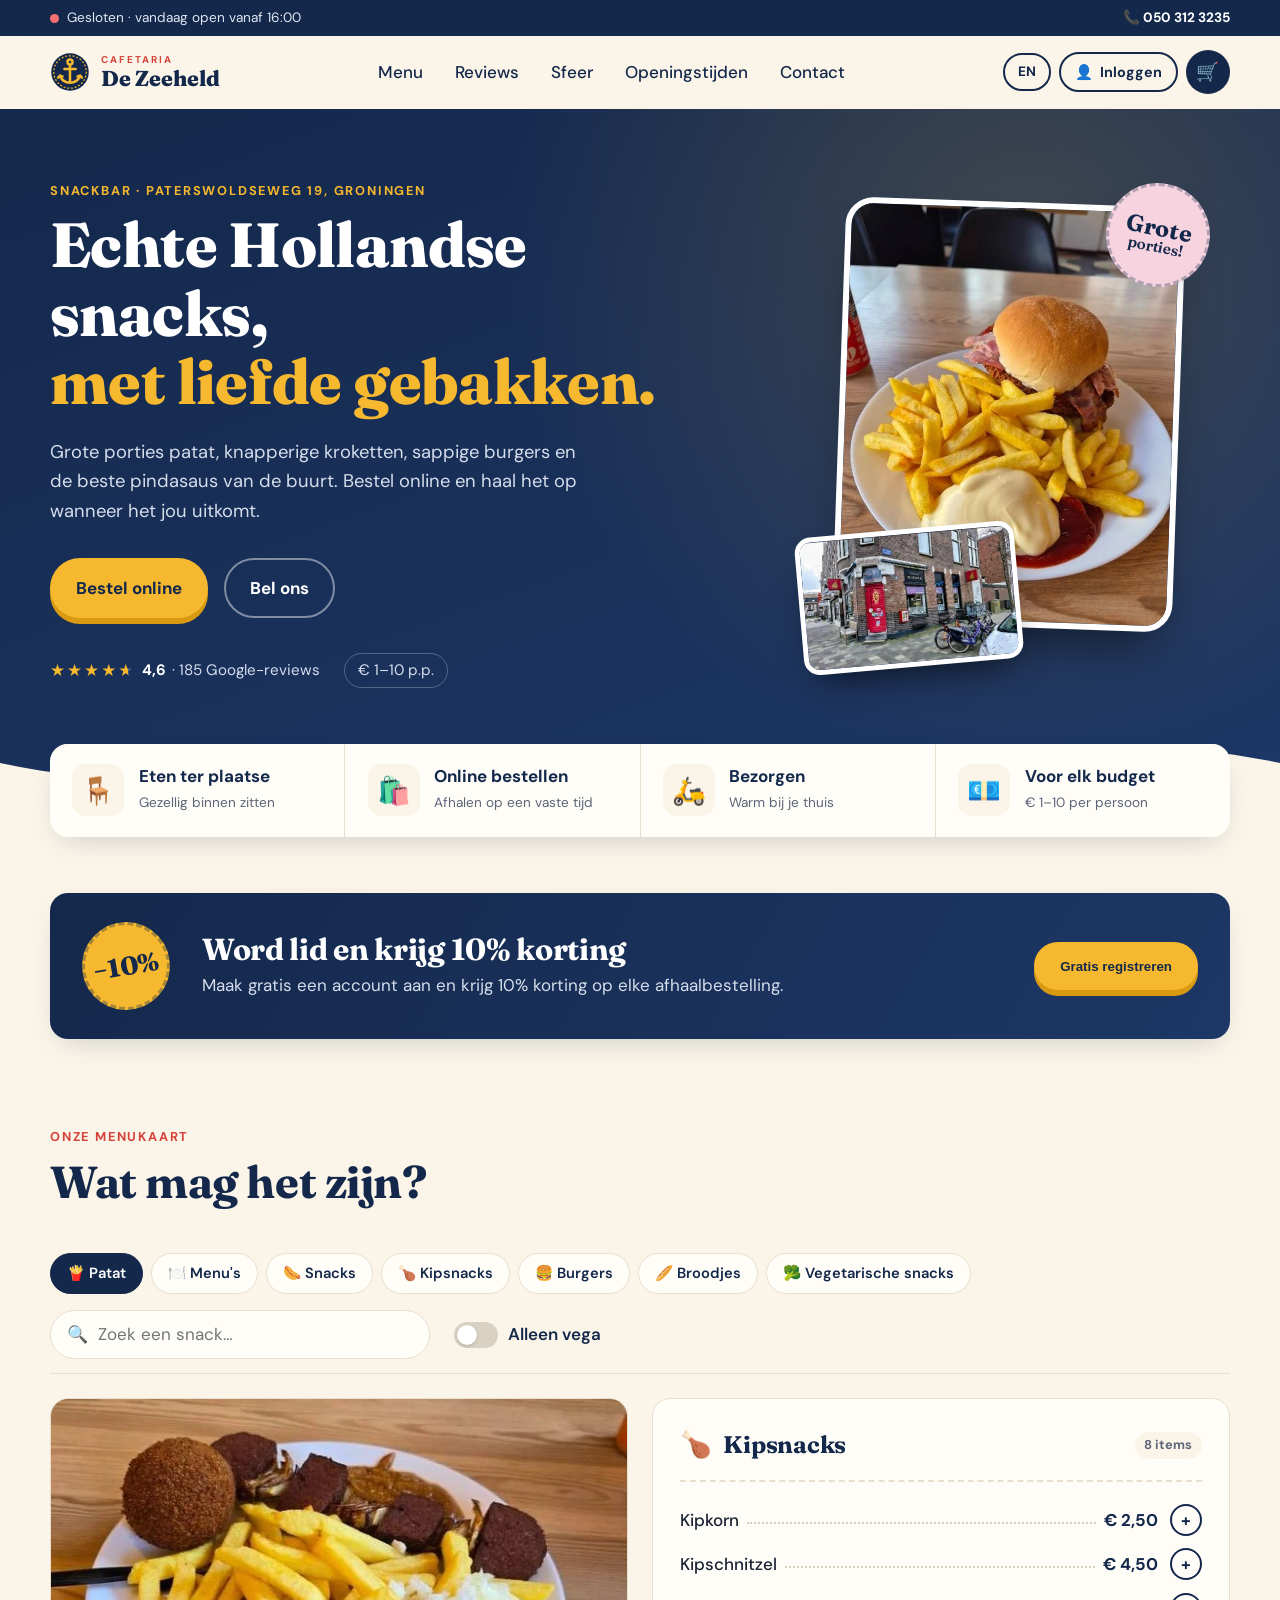
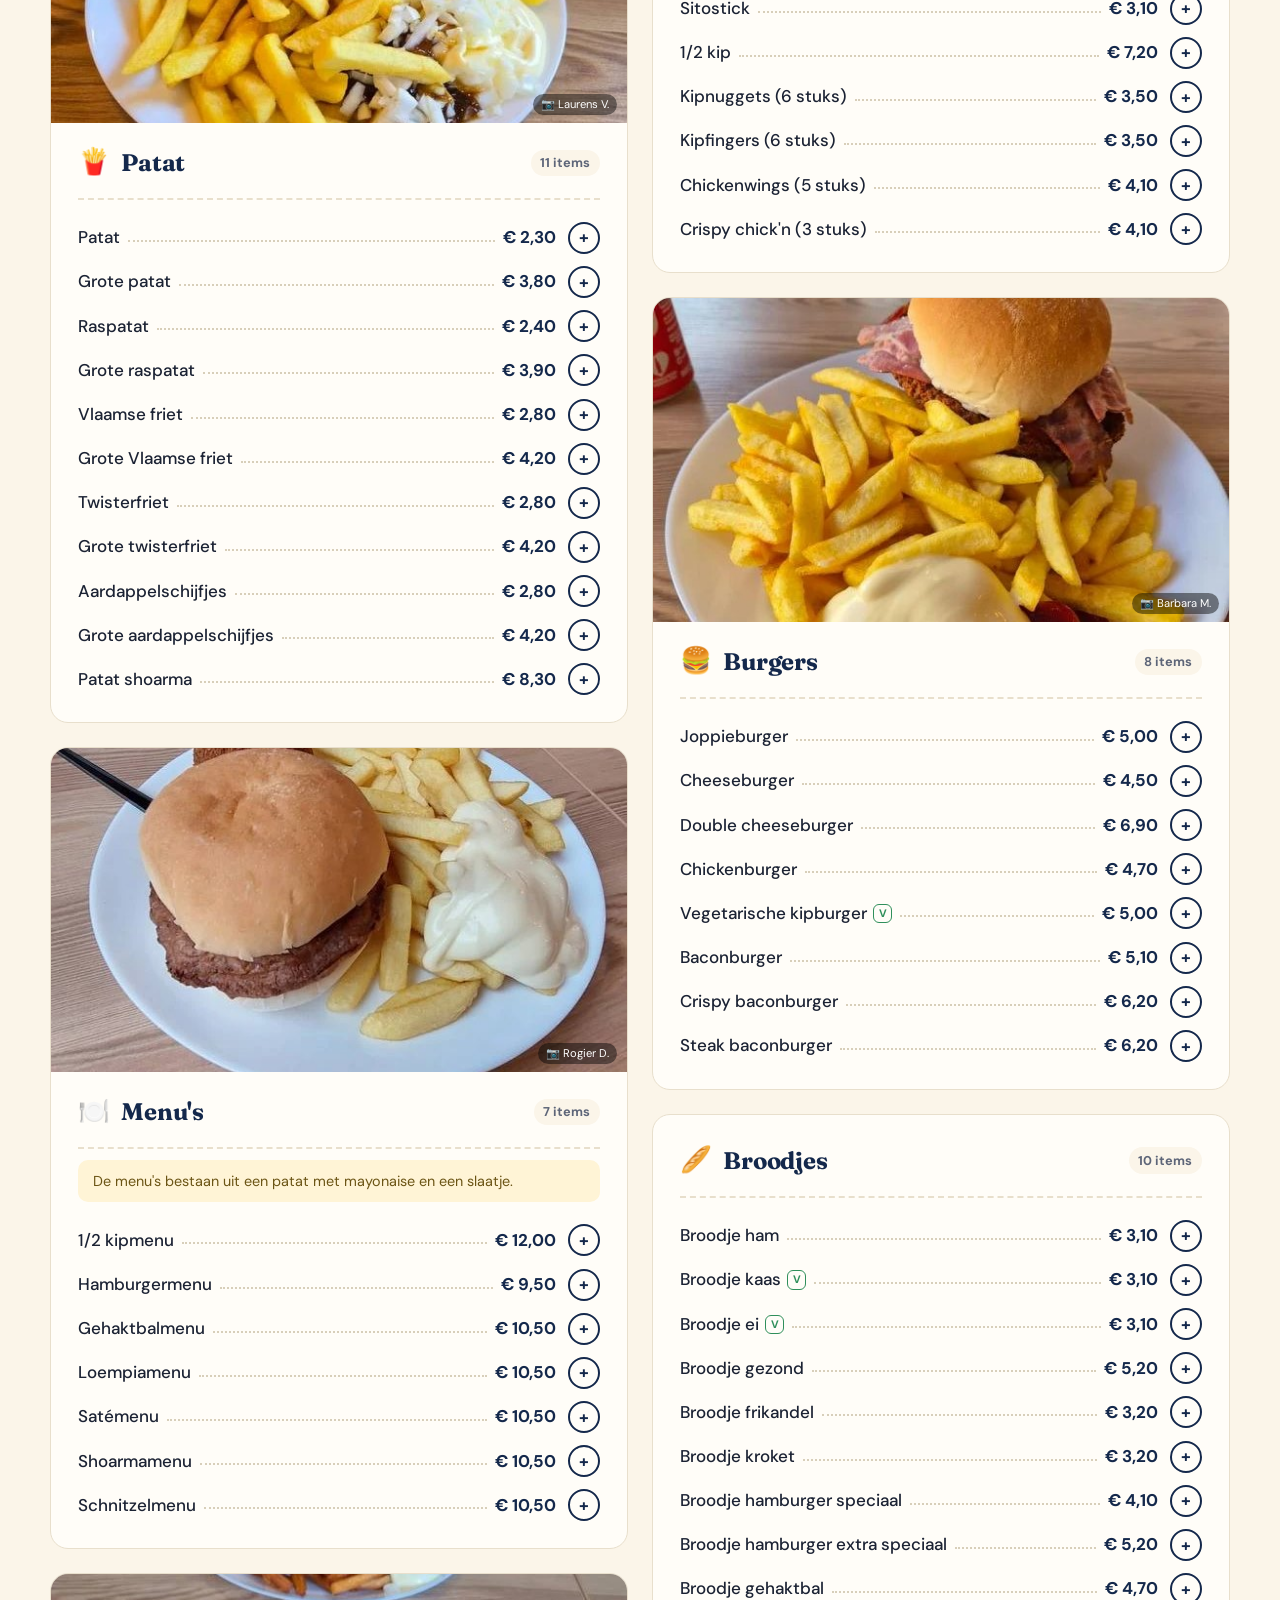
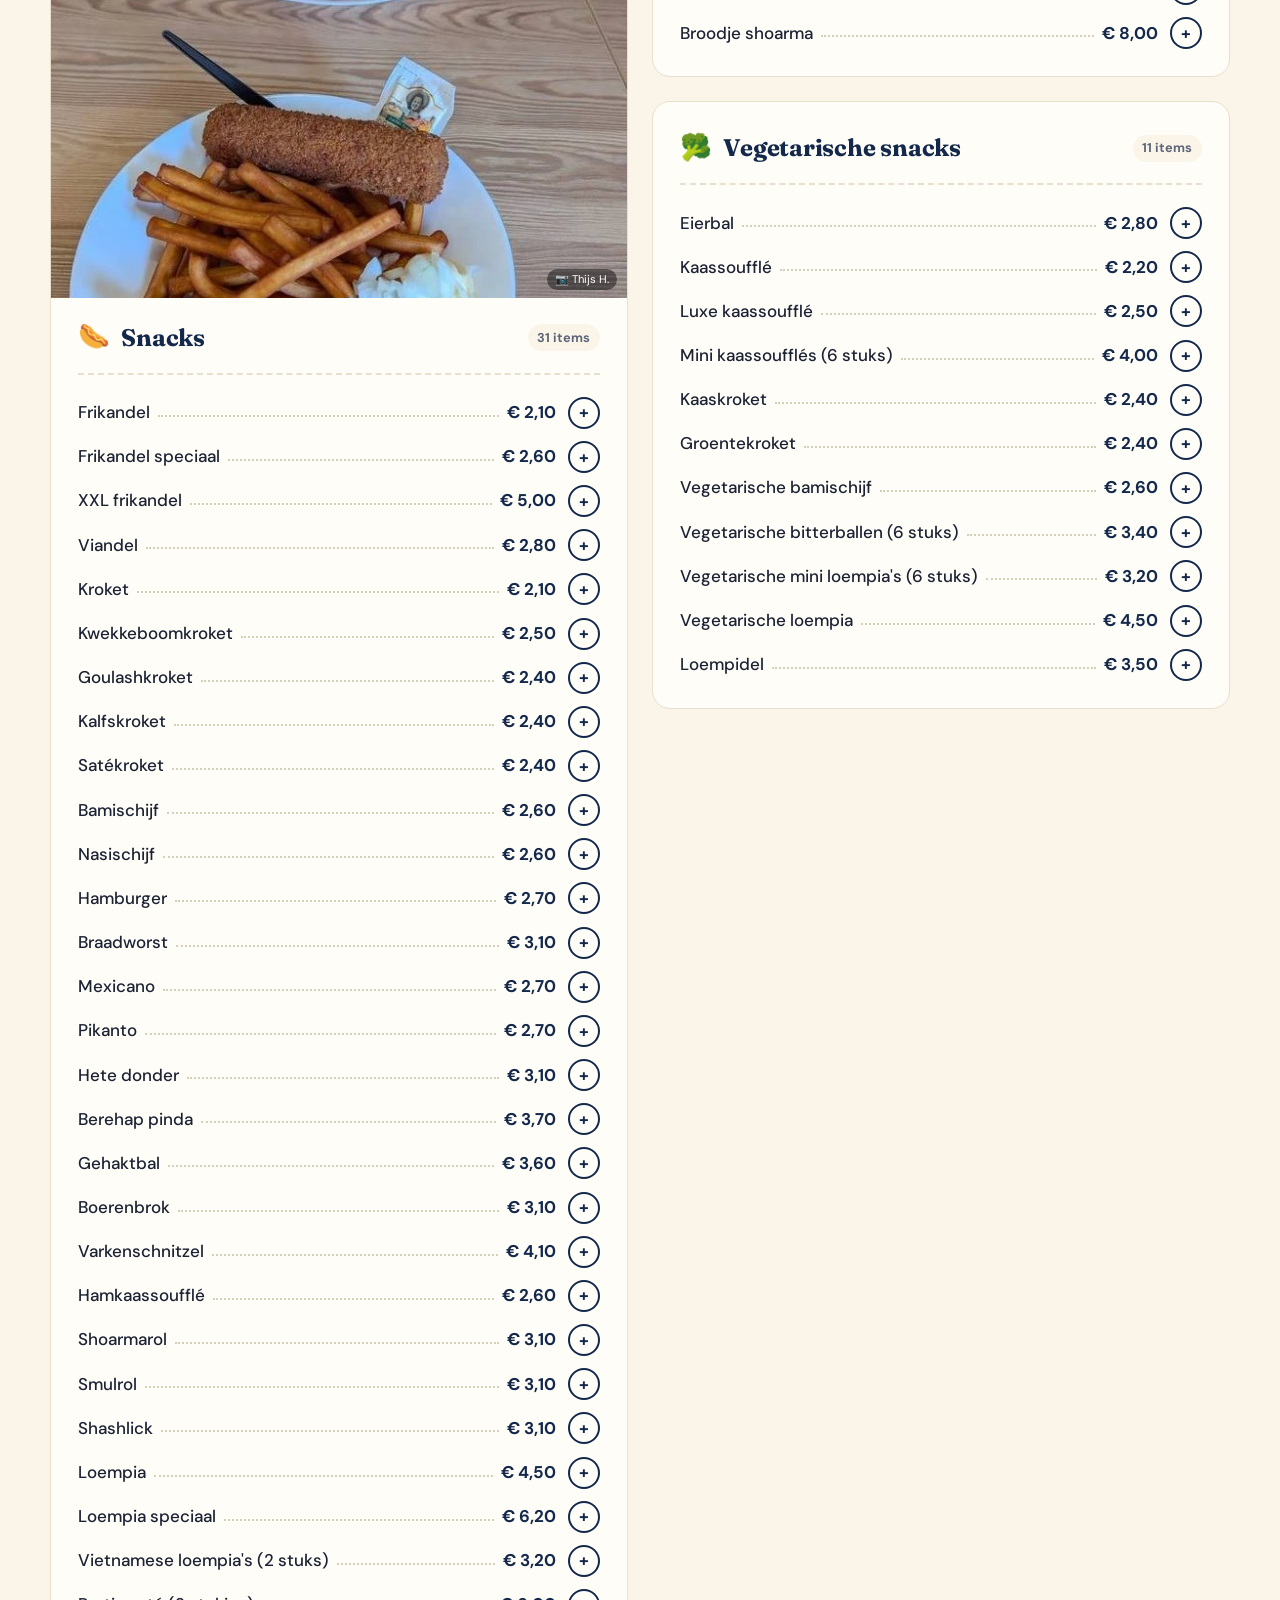
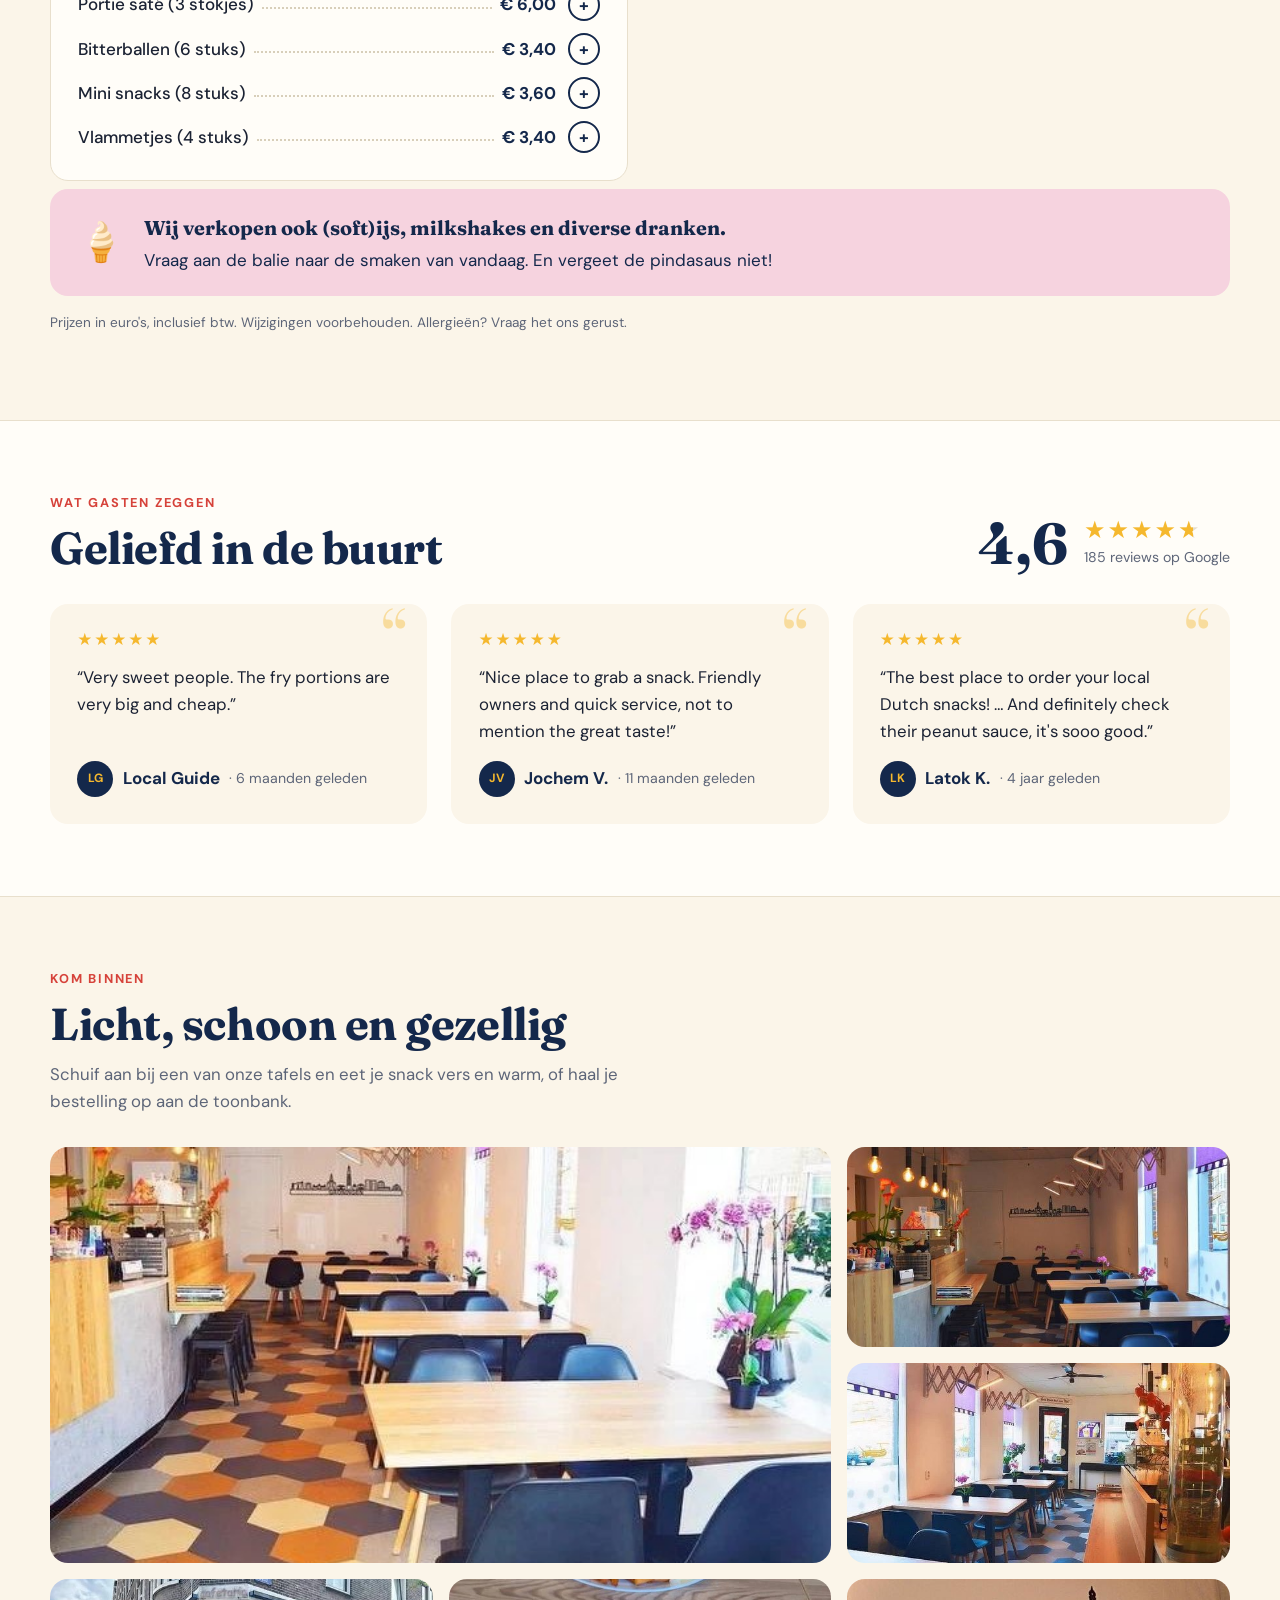
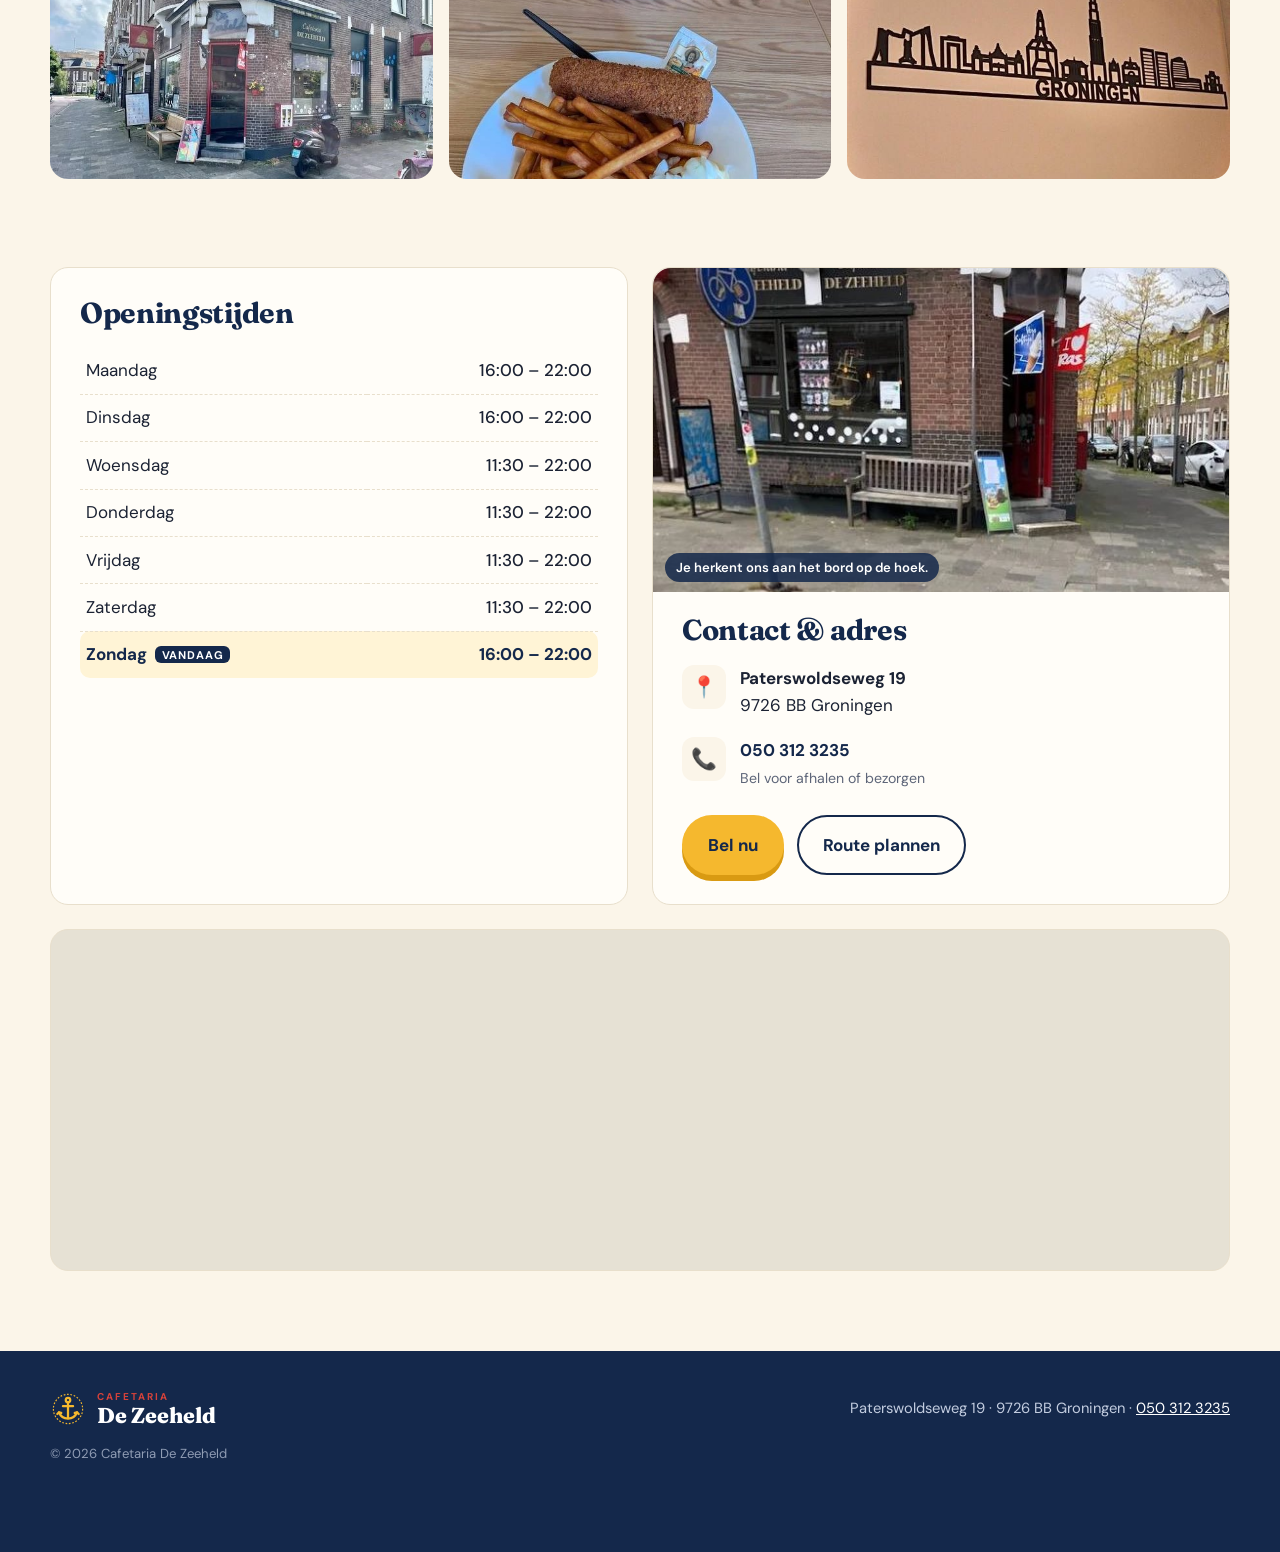
==== index.html @ 978c928e "Website Cafetaria De Zeeheld Menukaart, online bestellen met afhaaltijd, ledenkorting 10%, keukensch" ====
<!doctype html>
<html lang="nl">
<head>
  <meta charset="utf-8">
  <meta name="viewport" content="width=device-width, initial-scale=1">
  <title>Cafetaria De Zeeheld · Snackbar in Groningen</title>
  <meta name="description" content="Cafetaria De Zeeheld aan de Paterswoldseweg 19 in Groningen. Verse patat, Hollandse snacks, burgers en broodjes. Eten ter plaatse, afhalen en bezorgen.">
  <meta name="theme-color" content="#14284b">
  <meta property="og:title" content="Cafetaria De Zeeheld · Groningen">
  <meta property="og:description" content="Verse patat, Hollandse snacks en burgers. Bestel online en haal af op de Paterswoldseweg 19.">
  <meta property="og:image" content="img/photos/gevel-deur.jpg">
  <meta property="og:type" content="restaurant">
  <link rel="icon" href="img/favicon.svg" type="image/svg+xml">
  <link rel="preconnect" href="https://fonts.googleapis.com">
  <link rel="preconnect" href="https://fonts.gstatic.com" crossorigin>
  <link href="https://fonts.googleapis.com/css2?family=DM+Sans:opsz,wght@9..40,400;9..40,500;9..40,700&family=Fraunces:opsz,wght@9..144,600;9..144,800&display=swap" rel="stylesheet">
  <link rel="stylesheet" href="css/style.css">
  <link rel="stylesheet" href="css/order.css">
  <script type="application/ld+json">
  {
    "@context": "https://schema.org",
    "@type": "FastFoodRestaurant",
    "name": "Cafetaria De Zeeheld",
    "telephone": "+31503123235",
    "priceRange": "€1–10",
    "servesCuisine": ["Snacks", "Patat", "Burgers"],
    "address": {
      "@type": "PostalAddress",
      "streetAddress": "Paterswoldseweg 19",
      "postalCode": "9726 BB",
      "addressLocality": "Groningen",
      "addressCountry": "NL"
    },
    "aggregateRating": { "@type": "AggregateRating", "ratingValue": "4.6", "reviewCount": "185" },
    "openingHoursSpecification": [
      { "@type": "OpeningHoursSpecification", "dayOfWeek": ["Wednesday", "Thursday", "Friday", "Saturday"], "opens": "11:30", "closes": "22:00" },
      { "@type": "OpeningHoursSpecification", "dayOfWeek": ["Sunday", "Monday", "Tuesday"], "opens": "16:00", "closes": "22:00" }
    ]
  }
  </script>
</head>
<body>

  <div class="topbar">
    <div class="container topbar__inner">
      <span class="status" id="status"><span class="status__dot"></span><span id="status-text">…</span></span>
      <a class="topbar__phone" href="tel:+31503123235">📞 050 312 3235</a>
    </div>
  </div>

  <header class="header" id="header">
    <div class="container header__inner">
      <a href="#top" class="logo" aria-label="Cafetaria De Zeeheld">
        <img src="img/favicon.svg" alt="" width="40" height="40">
        <span class="logo__text"><small>Cafetaria</small>De Zeeheld</span>
      </a>
      <nav class="nav" id="nav">
        <a href="#menu" data-i18n="nav.menu">Menu</a>
        <a href="#reviews" data-i18n="nav.reviews">Reviews</a>
        <a href="#sfeer" data-i18n="nav.gallery">Sfeer</a>
        <a href="#info" data-i18n="nav.hours">Openingstijden</a>
        <a href="#contact" data-i18n="nav.contact">Contact</a>
      </nav>
      <div class="header__actions">
        <button class="lang" id="lang" type="button" aria-label="Switch language / Taal wisselen">EN</button>
        <button class="account-btn" id="account-btn" type="button"><span aria-hidden="true">👤</span><span id="account-label">Inloggen</span></button>
        <button class="cart-btn" id="cart-btn" type="button" aria-label="Mandje / Cart"><span aria-hidden="true">🛒</span><span class="cart-btn__count" id="cart-count" hidden>0</span></button>
        <button class="burger" id="burger" type="button" aria-label="Menu" aria-expanded="false"><span></span><span></span><span></span></button>
      </div>
    </div>
  </header>

  <button class="order-strip" id="order-strip" type="button" hidden></button>

  <main id="top">
    <section class="hero">
      <div class="container hero__inner">
        <div class="hero__text">
          <p class="eyebrow" data-i18n="hero.eyebrow">Snackbar · Paterswoldseweg 19, Groningen</p>
          <h1 data-i18n="hero.title">Echte Hollandse snacks,<br><span>met liefde gebakken.</span></h1>
          <p class="hero__lead" data-i18n="hero.lead">Grote porties patat, knapperige kroketten, sappige burgers en de beste pindasaus van de buurt. Kom langs, haal af of laat het bezorgen.</p>
          <div class="hero__cta">
            <a class="btn btn--primary" href="#menu" data-i18n="hero.order">Bestel online</a>
            <a class="btn btn--ghost" href="tel:+31503123235" data-i18n="hero.call">Bel ons</a>
          </div>
          <div class="hero__meta">
            <a class="rating" href="#reviews">
              <span class="stars" style="--rating: 4.6" aria-hidden="true">★★★★★</span>
              <strong>4,6</strong> <span data-i18n="hero.reviews">· 185 Google-reviews</span>
            </a>
            <span class="price">€ 1–10 <span data-i18n="hero.pp">p.p.</span></span>
          </div>
        </div>
        <div class="hero__art">
          <figure class="hero__photo hero__photo--main">
            <img src="img/photos/burger.jpg" width="590" height="780" alt="Burger met patat, mayonaise en ketchup" data-i18n-alt="photo.burger">
          </figure>
          <figure class="hero__photo hero__photo--small">
            <img src="img/photos/gevel-deur.jpg" width="590" height="333" alt="De rode deur van Cafetaria De Zeeheld" data-i18n-alt="photo.door">
          </figure>
          <div class="hero__sticker" aria-hidden="true"><strong data-i18n="hero.sticker1">Grote</strong><span data-i18n="hero.sticker2">porties!</span></div>
        </div>
      </div>
      <svg class="waves" viewBox="0 0 1440 80" preserveAspectRatio="none" aria-hidden="true">
        <path d="M0 40c120 30 240 30 360 0s240-30 360 0 240 30 360 0 240-30 360 0v40H0z"/>
      </svg>
    </section>

    <section class="services">
      <div class="container services__grid">
        <div class="service"><span class="service__icon">🪑</span><div><strong data-i18n="svc.dine">Eten ter plaatse</strong><small data-i18n="svc.dineSub">Gezellig binnen zitten</small></div></div>
        <div class="service"><span class="service__icon">🛍️</span><div><strong data-i18n="svc.take">Online bestellen</strong><small data-i18n="svc.takeSub">Afhalen op een vaste tijd</small></div></div>
        <div class="service"><span class="service__icon">🛵</span><div><strong data-i18n="svc.deliver">Bezorgen</strong><small data-i18n="svc.deliverSub">Warm bij je thuis</small></div></div>
        <div class="service"><span class="service__icon">💶</span><div><strong data-i18n="svc.price">Voor elk budget</strong><small data-i18n="svc.priceSub">€ 1–10 per persoon</small></div></div>
      </div>
    </section>

    <section class="promo" id="promo">
      <div class="container">
        <div class="promo__inner">
          <div class="promo__badge" aria-hidden="true">−10%</div>
          <div class="promo__text">
            <h2 id="promo-title">Word lid en krijg 10% korting</h2>
            <p id="promo-text">Maak gratis een account aan en krijg 10% korting op elke afhaalbestelling.</p>
          </div>
          <button class="btn btn--primary" id="promo-btn" type="button">Gratis registreren</button>
        </div>
      </div>
    </section>

    <section class="menu" id="menu">
      <div class="container">
        <div class="section-head">
          <p class="eyebrow" data-i18n="menu.eyebrow">Onze menukaart</p>
          <h2 data-i18n="menu.title">Wat mag het zijn?</h2>
        </div>

        <div class="menu__tools" id="menu-tools">
          <div class="chips" id="chips" role="tablist"></div>
          <div class="menu__filters">
            <label class="search">
              <span aria-hidden="true">🔍</span>
              <input type="search" id="search" placeholder="Zoek een snack…" data-i18n-placeholder="menu.search" autocomplete="off">
            </label>
            <label class="toggle">
              <input type="checkbox" id="veg-only">
              <span class="toggle__track"></span>
              <span data-i18n="menu.veg">Alleen vega</span>
            </label>
          </div>
        </div>

        <div class="menu__grid" id="menu-grid"></div>
        <p class="menu__empty" id="menu-empty" hidden data-i18n="menu.empty">Niets gevonden. Probeer een andere zoekterm.</p>

        <div class="extras">
          <span class="extras__icon" aria-hidden="true">🍦</span>
          <div>
            <strong data-i18n="extras.title">Wij verkopen ook (soft)ijs, milkshakes en diverse dranken.</strong>
            <p data-i18n="extras.text">Vraag aan de balie naar de smaken van vandaag. En vergeet de pindasaus niet!</p>
          </div>
        </div>
        <p class="menu__legal" data-i18n="menu.legal">Prijzen in euro's, inclusief btw. Wijzigingen voorbehouden. Allergieën? Vraag het ons gerust.</p>
      </div>
    </section>

    <section class="reviews" id="reviews">
      <div class="container">
        <div class="reviews__head">
          <div class="section-head">
            <p class="eyebrow" data-i18n="rev.eyebrow">Wat gasten zeggen</p>
            <h2 data-i18n="rev.title">Geliefd in de buurt</h2>
          </div>
          <div class="score">
            <strong>4,6</strong>
            <div>
              <span class="stars stars--lg" style="--rating: 4.6" aria-label="4,6 van 5 sterren">★★★★★</span>
              <small data-i18n="rev.count">185 reviews op Google</small>
            </div>
          </div>
        </div>
        <div class="reviews__grid">
          <figure class="review">
            <span class="stars" style="--rating: 5" aria-hidden="true">★★★★★</span>
            <blockquote>“Very sweet people. The fry portions are very big and cheap.”</blockquote>
            <figcaption><span class="avatar">LG</span> Local Guide <small data-i18n="rev.ago1">· 6 maanden geleden</small></figcaption>
          </figure>
          <figure class="review">
            <span class="stars" style="--rating: 5" aria-hidden="true">★★★★★</span>
            <blockquote>“Nice place to grab a snack. Friendly owners and quick service, not to mention the great taste!”</blockquote>
            <figcaption><span class="avatar">JV</span> Jochem V. <small data-i18n="rev.ago2">· 11 maanden geleden</small></figcaption>
          </figure>
          <figure class="review">
            <span class="stars" style="--rating: 5" aria-hidden="true">★★★★★</span>
            <blockquote>“The best place to order your local Dutch snacks! … And definitely check their peanut sauce, it's sooo good.”</blockquote>
            <figcaption><span class="avatar">LK</span> Latok K. <small data-i18n="rev.ago3">· 4 jaar geleden</small></figcaption>
          </figure>
        </div>
      </div>
    </section>

    <section class="gallery" id="sfeer">
      <div class="container">
        <div class="section-head">
          <p class="eyebrow" data-i18n="gal.eyebrow">Kom binnen</p>
          <h2 data-i18n="gal.title">Licht, schoon en gezellig</h2>
          <p class="section-lead" data-i18n="gal.text">Schuif aan bij een van onze tafels en eet je snack vers en warm, of haal je bestelling op aan de toonbank.</p>
        </div>
        <div class="gallery__grid" id="gallery">
          <button type="button" class="gallery__item gallery__item--big" data-caption="photo.interior1" data-credit="Cafetaria De Zeeheld">
            <img src="img/photos/interieur-1.jpg" width="590" height="440" loading="lazy" alt="Interieur" data-i18n-alt="photo.interior1">
          </button>
          <button type="button" class="gallery__item" data-caption="photo.interior2" data-credit="Cafetaria De Zeeheld">
            <img src="img/photos/interieur-2.jpg" width="590" height="390" loading="lazy" alt="Toonbank" data-i18n-alt="photo.interior2">
          </button>
          <button type="button" class="gallery__item" data-caption="photo.interior3" data-credit="Cafetaria De Zeeheld">
            <img src="img/photos/interieur-3.jpg" width="590" height="394" loading="lazy" alt="Bij het raam" data-i18n-alt="photo.interior3">
          </button>
          <button type="button" class="gallery__item" data-caption="photo.corner" data-credit="Hermes v. A.">
            <img src="img/photos/gevel-hoek.jpg" width="590" height="442" loading="lazy" alt="Gevel" data-i18n-alt="photo.corner">
          </button>
          <button type="button" class="gallery__item" data-caption="photo.kroket" data-credit="Thijs H.">
            <img src="img/photos/kroket.jpg" width="590" height="780" loading="lazy" alt="Kroket" data-i18n-alt="photo.kroket">
          </button>
          <button type="button" class="gallery__item" data-caption="photo.skyline" data-credit="Cafetaria De Zeeheld">
            <img src="img/photos/skyline.jpg" width="590" height="333" loading="lazy" alt="Skyline" data-i18n-alt="photo.skyline">
          </button>
        </div>
      </div>
    </section>

    <div class="lightbox" id="lightbox" role="dialog" aria-modal="true" aria-label="Foto" hidden>
      <button type="button" class="lightbox__btn lightbox__close" data-lb="close" aria-label="Sluiten / Close">✕</button>
      <button type="button" class="lightbox__btn lightbox__prev" data-lb="prev" aria-label="Vorige / Previous">‹</button>
      <figure class="lightbox__figure">
        <img id="lightbox-img" src="" alt="">
        <figcaption id="lightbox-caption"></figcaption>
      </figure>
      <button type="button" class="lightbox__btn lightbox__next" data-lb="next" aria-label="Volgende / Next">›</button>
    </div>

    <section class="info" id="info">
      <div class="container info__grid">
        <div class="card hours">
          <h2 data-i18n="info.hours">Openingstijden</h2>
          <table id="hours-table">
            <tbody></tbody>
          </table>
        </div>

        <div class="card contact" id="contact">
          <figure class="contact__photo">
            <img src="img/photos/gevel-straat.jpg" width="590" height="560" loading="lazy" alt="Cafetaria De Zeeheld" data-i18n-alt="photo.street">
            <figcaption data-i18n="info.find">Je herkent ons aan het bord op de hoek.</figcaption>
          </figure>
          <h2 data-i18n="info.contact">Contact &amp; adres</h2>
          <ul class="contact__list">
            <li><span aria-hidden="true">📍</span><div><strong>Paterswoldseweg 19</strong><br>9726 BB Groningen</div></li>
            <li><span aria-hidden="true">📞</span><div><a href="tel:+31503123235"><strong>050 312 3235</strong></a><br><small data-i18n="info.callHint">Bel voor afhalen of bezorgen</small></div></li>
          </ul>
          <div class="contact__cta">
            <a class="btn btn--primary" href="tel:+31503123235" data-i18n="info.call">Bel nu</a>
            <a class="btn btn--outline" href="https://www.google.com/maps/dir/?api=1&amp;destination=Paterswoldseweg+19,+9726+BB+Groningen" target="_blank" rel="noopener" data-i18n="info.route">Route plannen</a>
          </div>
        </div>

        <div class="map">
          <iframe title="Kaart: Cafetaria De Zeeheld" loading="lazy" referrerpolicy="no-referrer-when-downgrade"
            src="https://maps.google.com/maps?q=Cafetaria%20De%20Zeeheld%2C%20Paterswoldseweg%2019%2C%209726%20BB%20Groningen&amp;z=16&amp;output=embed"></iframe>
        </div>
      </div>
    </section>
  </main>

  <footer class="footer">
    <div class="container footer__inner">
      <div class="logo logo--light">
        <img src="img/favicon.svg" alt="" width="36" height="36">
        <span class="logo__text"><small>Cafetaria</small>De Zeeheld</span>
      </div>
      <p>Paterswoldseweg 19 · 9726 BB Groningen · <a href="tel:+31503123235">050 312 3235</a></p>
      <p class="footer__copy">© <span id="year"></span> Cafetaria De Zeeheld</p>
    </div>
  </footer>

  <a class="fab" href="tel:+31503123235" aria-label="Bel Cafetaria De Zeeheld">📞</a>
  <button class="cart-bar" id="cart-bar" type="button" hidden></button>

  <div class="overlay" id="overlay" hidden></div>

  <aside class="drawer" id="cart" role="dialog" aria-modal="true" aria-labelledby="cart-title" hidden>
    <header class="drawer__head">
      <h2 id="cart-title" data-i18n="cart.title">Jouw bestelling</h2>
      <button class="icon-btn" type="button" data-close aria-label="Sluiten / Close">✕</button>
    </header>
    <div class="drawer__body">
      <div class="cart-empty" id="cart-empty">
        <span aria-hidden="true">🍟</span>
        <p data-i18n="cart.empty">Je mandje is nog leeg. Kies iets lekkers uit het menu!</p>
        <a class="btn btn--outline" href="#menu" data-close data-i18n="cart.toMenu">Naar het menu</a>
      </div>
      <ul class="cart-items" id="cart-items"></ul>
      <form class="checkout" id="checkout" novalidate hidden>
        <fieldset>
          <legend data-i18n="cart.pickup">Afhaaltijd</legend>
          <div id="pickup"></div>
        </fieldset>
        <fieldset>
          <legend data-i18n="cart.details">Jouw gegevens</legend>
          <label class="field"><span data-i18n="acc.name">Naam</span><input name="cname" autocomplete="name" required></label>
          <label class="field"><span data-i18n="acc.phone">Telefoon</span><input name="cphone" type="tel" autocomplete="tel" required></label>
          <label class="field"><span data-i18n="cart.note">Opmerking (optioneel)</span><textarea name="cnote" rows="2" maxlength="300" data-i18n-placeholder="cart.notePh"></textarea></label>
        </fieldset>
        <div class="totals" id="totals"></div>
        <p class="form-error" id="checkout-error" hidden></p>
        <button class="btn btn--primary btn--block" type="submit" id="place-btn">Bestelling plaatsen</button>
        <p class="fineprint" data-i18n="cart.pay">Je betaalt bij het afhalen, met pin of contant.</p>
      </form>
    </div>
  </aside>

  <div class="modal" id="account-modal" role="dialog" aria-modal="true" aria-label="Account" hidden>
    <div class="modal__box">
      <button class="icon-btn modal__close" type="button" data-close aria-label="Sluiten / Close">✕</button>
      <div id="account-content"></div>
    </div>
  </div>

  <div class="modal" id="order-modal" role="dialog" aria-modal="true" aria-label="Bestelling / Order" hidden>
    <div class="modal__box">
      <button class="icon-btn modal__close" type="button" data-close aria-label="Sluiten / Close">✕</button>
      <div id="order-content"></div>
    </div>
  </div>

  <div class="toast" id="toast" role="status" hidden></div>

  <script src="js/menu-data.js"></script>
  <script src="js/i18n.js"></script>
  <script src="js/shop.js"></script>
  <script src="js/order.js"></script>
  <script src="js/main.js"></script>
</body>
</html>
---- css/style.css ----
:root {
  --navy: #14284b;
  --navy-2: #1d3766;
  --cream: #fbf5e9;
  --paper: #fffdf8;
  --fry: #f5b82e;
  --fry-dark: #d99a12;
  --red: #d6423a;
  --pink: #f6d3df;
  --green: #2f8f5b;
  --ink: #1b2233;
  --muted: #5d6578;
  --line: #e8dfcc;
  --radius: 18px;
  --shadow: 0 10px 30px -12px rgba(20, 40, 75, .25);
  --font-display: "Fraunces", Georgia, serif;
  --font-body: "DM Sans", system-ui, -apple-system, "Segoe UI", sans-serif;
}

*, *::before, *::after { box-sizing: border-box; }
html { scroll-behavior: smooth; scroll-padding-top: 84px; }
body {
  margin: 0;
  font-family: var(--font-body);
  font-size: 17px;
  line-height: 1.6;
  color: var(--ink);
  background: var(--cream);
  -webkit-font-smoothing: antialiased;
}
img, svg { display: block; max-width: 100%; }
a { color: inherit; }
h1, h2, h3 { font-family: var(--font-display); line-height: 1.1; margin: 0; letter-spacing: -.01em; }
h2 { font-size: clamp(2rem, 4vw, 2.8rem); color: var(--navy); }

.container { width: min(1180px, 100% - 32px); margin-inline: auto; }

.eyebrow {
  margin: 0 0 .6rem;
  font-size: .8rem;
  font-weight: 700;
  letter-spacing: .14em;
  text-transform: uppercase;
  color: var(--red);
}
.section-head { margin-bottom: 2rem; }

/* Buttons */
.btn {
  display: inline-flex; align-items: center; justify-content: center; gap: .5rem;
  padding: .9rem 1.5rem;
  border-radius: 999px;
  font-weight: 700;
  text-decoration: none;
  border: 2px solid transparent;
  transition: transform .15s ease, background .15s ease, box-shadow .15s ease;
}
.btn:hover { transform: translateY(-2px); }
.btn--primary { background: var(--fry); color: var(--navy); box-shadow: 0 6px 0 var(--fry-dark); }
.btn--primary:hover { box-shadow: 0 8px 0 var(--fry-dark); }
.btn--primary:active { transform: translateY(3px); box-shadow: 0 2px 0 var(--fry-dark); }
.btn--ghost { color: #fff; border-color: rgba(255,255,255,.45); }
.btn--ghost:hover { background: rgba(255,255,255,.1); }
.btn--outline { color: var(--navy); border-color: var(--navy); }
.btn--outline:hover { background: var(--navy); color: #fff; }

/* Topbar */
.topbar { background: var(--navy); color: #dfe6f3; font-size: .85rem; }
.topbar__inner { display: flex; justify-content: space-between; align-items: center; gap: 1rem; padding: .45rem 0; }
.topbar__phone { text-decoration: none; font-weight: 700; color: #fff; white-space: nowrap; }
.status { display: inline-flex; align-items: center; gap: .5rem; }
.status__dot { width: 9px; height: 9px; border-radius: 50%; background: #9aa3b5; flex: none; }
.status.is-open .status__dot { background: #4ade80; box-shadow: 0 0 0 0 rgba(74,222,128,.7); animation: pulse 2s infinite; }
.status.is-closed .status__dot { background: #f87171; }
@keyframes pulse { 70% { box-shadow: 0 0 0 8px rgba(74,222,128,0); } 100% { box-shadow: 0 0 0 0 rgba(74,222,128,0); } }

/* Header */
.header {
  position: sticky; top: 0; z-index: 50;
  background: rgba(251, 245, 233, .9);
  backdrop-filter: blur(10px);
  border-bottom: 1px solid transparent;
  transition: border-color .2s, box-shadow .2s;
}
.header.is-scrolled { border-color: var(--line); box-shadow: 0 6px 20px -16px rgba(20,40,75,.5); }
.header__inner { display: flex; align-items: center; justify-content: space-between; height: 72px; gap: 1rem; }
.logo { display: flex; align-items: center; gap: .7rem; text-decoration: none; color: var(--navy); }
.logo__text { font-family: var(--font-display); font-weight: 800; font-size: 1.35rem; line-height: 1; }
.logo__text small { display: block; font-family: var(--font-body); font-weight: 700; font-size: .62rem; letter-spacing: .2em; text-transform: uppercase; color: var(--red); margin-bottom: 3px; }
.logo--light { color: #fff; }

.nav { display: flex; gap: 2rem; }
.nav a { text-decoration: none; font-weight: 500; color: var(--navy); position: relative; }
.nav a::after { content: ""; position: absolute; left: 0; right: 100%; bottom: -4px; height: 3px; border-radius: 3px; background: var(--fry); transition: right .2s; }
.nav a:hover::after { right: 0; }

.header__actions { display: flex; align-items: center; gap: .5rem; }
.lang {
  font: inherit; font-size: .85rem; font-weight: 700;
  padding: .4rem .8rem; border-radius: 999px;
  border: 2px solid var(--navy); background: transparent; color: var(--navy); cursor: pointer;
}
.lang:hover { background: var(--navy); color: #fff; }
.burger { display: none; width: 44px; height: 44px; border: 0; background: transparent; cursor: pointer; padding: 10px; }
.burger span { display: block; height: 3px; margin: 5px 0; border-radius: 3px; background: var(--navy); transition: transform .2s, opacity .2s; }
.burger[aria-expanded="true"] span:nth-child(1) { transform: translateY(8px) rotate(45deg); }
.burger[aria-expanded="true"] span:nth-child(2) { opacity: 0; }
.burger[aria-expanded="true"] span:nth-child(3) { transform: translateY(-8px) rotate(-45deg); }

/* Hero */
.hero {
  position: relative;
  background:
    radial-gradient(circle at 80% 20%, rgba(245,184,46,.18), transparent 45%),
    linear-gradient(160deg, var(--navy) 0%, var(--navy-2) 100%);
  color: #fff;
  padding: 4.5rem 0 6.5rem;
  overflow: hidden;
}
.hero__inner { display: grid; grid-template-columns: 1.15fr .85fr; gap: 3rem; align-items: center; }
.hero .eyebrow { color: var(--fry); }
.hero h1 { font-size: clamp(2.4rem, 5.2vw, 3.9rem); font-weight: 800; }
.hero h1 span { color: var(--fry); }
.hero__lead { font-size: 1.15rem; color: #d5ddec; max-width: 34rem; margin: 1.3rem 0 2rem; }
.hero__cta { display: flex; flex-wrap: wrap; gap: 1rem; }
.hero__meta { display: flex; flex-wrap: wrap; align-items: center; gap: 1.5rem; margin-top: 2.2rem; color: #d5ddec; font-size: .95rem; }
.rating { display: inline-flex; align-items: center; gap: .4rem; text-decoration: none; }
.rating strong { color: #fff; }
.price { padding: .25rem .8rem; border: 1px solid rgba(255,255,255,.25); border-radius: 999px; }

.stars {
  --percent: calc(var(--rating) / 5 * 100%);
  display: inline-block;
  font-size: 1.05rem;
  letter-spacing: 2px;
  line-height: 1;
  background: linear-gradient(90deg, var(--fry) var(--percent), rgba(255,255,255,.25) var(--percent));
  -webkit-background-clip: text; background-clip: text;
  color: transparent;
}
.stars--lg { font-size: 1.5rem; }

.hero__art { position: relative; justify-self: center; width: min(380px, 100%); padding: 0 0 2.5rem 2.5rem; }
.hero__photo { margin: 0; overflow: hidden; background: var(--navy-2); }
.hero__photo img { width: 100%; height: 100%; object-fit: cover; }
.hero__photo--main {
  aspect-ratio: 4 / 5;
  border-radius: 28px;
  border: 6px solid #fff;
  box-shadow: 0 30px 50px -20px rgba(0,0,0,.55);
  transform: rotate(2deg);
}
.hero__photo--small {
  position: absolute; left: 0; bottom: 0;
  width: 58%; aspect-ratio: 16 / 10;
  border-radius: 16px;
  border: 5px solid #fff;
  box-shadow: 0 20px 35px -15px rgba(0,0,0,.6);
  transform: rotate(-5deg);
}

.hero__sticker {
  position: absolute; top: -4%; right: -8%; z-index: 2;
  width: 104px; height: 104px; border-radius: 50%;
  background: var(--pink); color: var(--navy);
  display: grid; place-content: center; text-align: center;
  transform: rotate(12deg);
  font-family: var(--font-display); line-height: 1;
  box-shadow: var(--shadow);
  border: 3px dashed rgba(20,40,75,.3);
}
.hero__sticker strong { font-size: 1.45rem; }
.hero__sticker span { font-size: .95rem; font-weight: 600; }

.waves { position: absolute; left: 0; right: 0; bottom: -1px; width: 100%; height: 60px; fill: var(--cream); }

/* Services */
.services { margin-top: -3rem; position: relative; z-index: 2; }
.services__grid {
  display: grid; grid-template-columns: repeat(4, 1fr); gap: 1px;
  background: var(--line);
  border-radius: var(--radius);
  overflow: hidden;
  box-shadow: var(--shadow);
}
.service { display: flex; align-items: center; gap: .9rem; padding: 1.3rem 1.4rem; background: var(--paper); }
.service__icon { font-size: 1.7rem; width: 52px; height: 52px; display: grid; place-items: center; background: var(--cream); border-radius: 14px; flex: none; }
.service strong { display: block; color: var(--navy); line-height: 1.25; }
.service small { color: var(--muted); font-size: .85rem; }

/* Menu */
.menu { padding: 5.5rem 0 4.5rem; }
.menu__tools {
  position: sticky; top: 72px; z-index: 20;
  background: var(--cream);
  padding: .9rem 0;
  margin-bottom: 1.5rem;
  border-bottom: 1px solid var(--line);
}
.chips { display: flex; gap: .5rem; overflow-x: auto; scrollbar-width: none; padding-bottom: .2rem; }
.chips::-webkit-scrollbar { display: none; }
.chip {
  flex: none;
  font: inherit; font-size: .92rem; font-weight: 600;
  padding: .5rem 1rem; border-radius: 999px;
  border: 1.5px solid var(--line); background: var(--paper); color: var(--navy);
  cursor: pointer; white-space: nowrap;
  transition: background .15s, border-color .15s, color .15s;
}
.chip:hover { border-color: var(--navy); }
.chip.is-active { background: var(--navy); border-color: var(--navy); color: #fff; }
.menu__filters { display: flex; flex-wrap: wrap; align-items: center; gap: 1rem 1.5rem; margin-top: .8rem; }
.search {
  flex: 1 1 260px; max-width: 380px;
  display: flex; align-items: center; gap: .5rem;
  padding: .55rem 1rem; border-radius: 999px;
  background: var(--paper); border: 1.5px solid var(--line);
}
.search:focus-within { border-color: var(--navy); }
.search input { border: 0; outline: 0; background: transparent; font: inherit; width: 100%; color: var(--ink); }
.toggle { display: inline-flex; align-items: center; gap: .6rem; font-weight: 600; color: var(--navy); cursor: pointer; user-select: none; }
.toggle input { position: absolute; opacity: 0; pointer-events: none; }
.toggle__track { width: 44px; height: 26px; border-radius: 999px; background: #d9d2c2; position: relative; transition: background .2s; }
.toggle__track::after { content: ""; position: absolute; top: 3px; left: 3px; width: 20px; height: 20px; border-radius: 50%; background: #fff; box-shadow: 0 1px 3px rgba(0,0,0,.2); transition: transform .2s; }
.toggle input:checked + .toggle__track { background: var(--green); }
.toggle input:checked + .toggle__track::after { transform: translateX(18px); }
.toggle input:focus-visible + .toggle__track { outline: 3px solid var(--fry); outline-offset: 2px; }

.menu__grid { columns: 2 380px; column-gap: 1.5rem; }
.cat {
  break-inside: avoid;
  background: var(--paper);
  border: 1px solid var(--line);
  border-radius: var(--radius);
  padding: 1.6rem 1.7rem 1.3rem;
  margin-bottom: 1.5rem;
}
.cat__head { display: flex; align-items: center; gap: .7rem; margin-bottom: 1rem; padding-bottom: .9rem; border-bottom: 2px dashed var(--line); }
.cat__icon { font-size: 1.6rem; }
.cat h3 { font-size: 1.5rem; color: var(--navy); }
.cat__count { margin-left: auto; font-size: .8rem; font-weight: 700; color: var(--muted); background: var(--cream); padding: .2rem .6rem; border-radius: 999px; }
.cat__note { margin: -.3rem 0 1rem; padding: .6rem .9rem; background: #fff4d6; border-radius: 10px; font-size: .9rem; color: #6b5414; }
.cat ul { list-style: none; margin: 0; padding: 0; }
.item { display: flex; align-items: baseline; gap: .5rem; padding: .38rem 0; }
.item__name { font-weight: 500; }
.item__dots { flex: 1; border-bottom: 2px dotted #d8cfba; transform: translateY(-4px); min-width: 1rem; }
.item__price { font-weight: 700; color: var(--navy); font-variant-numeric: tabular-nums; white-space: nowrap; }
.veg { display: inline-block; margin-left: .35rem; font-size: .68rem; font-weight: 700; color: var(--green); border: 1.5px solid currentColor; border-radius: 6px; padding: 0 .3rem; vertical-align: 2px; }
mark { background: #ffe28a; color: inherit; border-radius: 3px; padding: 0 1px; }
.menu__empty { text-align: center; color: var(--muted); padding: 2rem 0; }

.extras {
  display: flex; align-items: center; gap: 1.2rem;
  margin-top: .5rem; padding: 1.4rem 1.7rem;
  border-radius: var(--radius);
  background: var(--pink);
  color: var(--navy);
}
.extras__icon { font-size: 2.4rem; }
.extras strong { font-family: var(--font-display); font-size: 1.25rem; }
.extras p { margin: .2rem 0 0; }
.menu__legal { margin-top: 1rem; font-size: .85rem; color: var(--muted); }

/* Reviews */
.reviews { padding: 4.5rem 0; background: var(--paper); border-block: 1px solid var(--line); }
.reviews__head { display: flex; flex-wrap: wrap; justify-content: space-between; align-items: flex-end; gap: 1.5rem; margin-bottom: 2rem; }
.reviews__head .section-head { margin: 0; }
.score { display: flex; align-items: center; gap: 1rem; }
.score > strong { font-family: var(--font-display); font-size: 3.6rem; color: var(--navy); line-height: 1; }
.score small { display: block; color: var(--muted); }
.score .stars { background: linear-gradient(90deg, var(--fry) var(--percent), #e5dccb var(--percent)); -webkit-background-clip: text; background-clip: text; }
.reviews__grid { display: grid; grid-template-columns: repeat(3, 1fr); gap: 1.5rem; }
.review {
  margin: 0; padding: 1.7rem;
  background: var(--cream);
  border-radius: var(--radius);
  display: flex; flex-direction: column; gap: 1rem;
  position: relative;
}
.review::before { content: "“"; position: absolute; top: -.2rem; right: 1.2rem; font-family: var(--font-display); font-size: 5rem; color: var(--fry); opacity: .4; line-height: 1; }
.review .stars { background: linear-gradient(90deg, var(--fry) var(--percent), #e5dccb var(--percent)); -webkit-background-clip: text; background-clip: text; }
.review blockquote { margin: 0; font-size: 1.05rem; flex: 1; }
.review figcaption { display: flex; align-items: center; gap: .6rem; font-weight: 700; color: var(--navy); }
.review figcaption small { font-weight: 400; color: var(--muted); }
.avatar { width: 36px; height: 36px; border-radius: 50%; background: var(--navy); color: var(--fry); display: grid; place-items: center; font-size: .75rem; font-weight: 700; }

/* Foto's in het menu */
.cat--photo { padding-top: 0; overflow: hidden; }
.cat__photo { position: relative; margin: 0 -1.7rem 1.2rem; aspect-ratio: 16 / 9; overflow: hidden; background: var(--line); }
.cat__photo img { width: 100%; height: 100%; object-fit: cover; transition: transform .5s ease; }
.cat:hover .cat__photo img { transform: scale(1.04); }
.cat__photo figcaption { position: absolute; right: 10px; bottom: 8px; font-size: .7rem; color: #fff; background: rgba(0,0,0,.45); padding: .1rem .5rem; border-radius: 999px; }

/* Galerij */
.gallery { padding: 4.5rem 0 1rem; }
.section-lead { max-width: 40rem; margin: .8rem 0 0; color: var(--muted); font-size: 1.05rem; }
.gallery__grid {
  display: grid;
  grid-template-columns: repeat(3, 1fr);
  grid-auto-rows: 200px;
  gap: 1rem;
}
.gallery__item {
  position: relative; padding: 0; border: 0; cursor: zoom-in;
  border-radius: var(--radius); overflow: hidden; background: var(--line);
}
.gallery__item img { width: 100%; height: 100%; object-fit: cover; transition: transform .5s ease; }
.gallery__item:hover img { transform: scale(1.05); }
.gallery__item:focus-visible { outline: 3px solid var(--fry); outline-offset: 3px; }
.gallery__item--big { grid-column: span 2; grid-row: span 2; }

.lightbox {
  position: fixed; inset: 0; z-index: 120;
  display: flex; align-items: center; justify-content: center; gap: 1rem;
  padding: 16px;
  background: rgba(10, 18, 34, .92);
}
.lightbox[hidden] { display: none; }
.lightbox__figure { margin: 0; max-width: min(1000px, 100%); text-align: center; }
.lightbox__figure img { max-width: 100%; max-height: 78vh; margin: 0 auto; border-radius: 14px; }
.lightbox__figure figcaption { margin-top: .8rem; color: #d5ddec; font-size: .95rem; }
.lightbox__btn {
  flex: none; width: 48px; height: 48px; border-radius: 50%;
  border: 0; background: rgba(255,255,255,.14); color: #fff;
  font-size: 1.6rem; line-height: 1; cursor: pointer;
}
.lightbox__btn:hover { background: rgba(255,255,255,.28); }
.lightbox__close { position: absolute; top: 16px; right: 16px; font-size: 1.1rem; }

/* Info */
.contact__photo { position: relative; margin: -1.8rem -1.8rem 1.4rem; aspect-ratio: 16 / 9; overflow: hidden; border-radius: var(--radius) var(--radius) 0 0; }
.contact__photo img { width: 100%; height: 100%; object-fit: cover; object-position: center 35%; }
.contact__photo figcaption { position: absolute; left: 12px; bottom: 10px; padding: .25rem .7rem; border-radius: 999px; background: rgba(20,40,75,.85); color: #fff; font-size: .82rem; font-weight: 600; }
.info { padding: 4.5rem 0 5rem; }
.info__grid { display: grid; grid-template-columns: 1fr 1fr; gap: 1.5rem; }
.card { background: var(--paper); border: 1px solid var(--line); border-radius: var(--radius); padding: 1.8rem; }
.card h2 { font-size: 1.8rem; margin-bottom: 1.2rem; }
.hours table { width: 100%; border-collapse: collapse; }
.hours td { padding: .6rem .4rem; border-bottom: 1px dashed var(--line); }
.hours tr:last-child td { border-bottom: 0; }
.hours td:last-child { text-align: right; font-variant-numeric: tabular-nums; font-weight: 500; }
.hours tr.is-today td { font-weight: 700; color: var(--navy); background: #fff4d6; }
.hours tr.is-today td:first-child { border-radius: 10px 0 0 10px; }
.hours tr.is-today td:last-child { border-radius: 0 10px 10px 0; }
.today-tag { margin-left: .5rem; font-size: .7rem; font-weight: 700; text-transform: uppercase; letter-spacing: .08em; background: var(--navy); color: #fff; border-radius: 6px; padding: .1rem .4rem; vertical-align: 2px; }

.contact__list { list-style: none; margin: 0 0 1.5rem; padding: 0; display: grid; gap: 1.1rem; }
.contact__list li { display: flex; gap: .9rem; align-items: flex-start; }
.contact__list li > span { font-size: 1.3rem; width: 44px; height: 44px; display: grid; place-items: center; background: var(--cream); border-radius: 12px; flex: none; }
.contact__list a { text-decoration: none; color: var(--navy); }
.contact__list small { color: var(--muted); }
.contact__cta { display: flex; flex-wrap: wrap; gap: .8rem; }

.map { grid-column: 1 / -1; border-radius: var(--radius); overflow: hidden; border: 1px solid var(--line); min-height: 340px; background: #e6e1d4; }
.map iframe { width: 100%; height: 100%; min-height: 340px; border: 0; display: block; }

/* Footer */
.footer { background: var(--navy); color: #c3cde0; padding: 2.5rem 0 5.5rem; font-size: .92rem; }
.footer__inner { display: flex; flex-wrap: wrap; align-items: center; justify-content: space-between; gap: 1rem 2rem; }
.footer p { margin: 0; }
.footer a { color: #fff; }
.footer__copy { width: 100%; opacity: .7; font-size: .82rem; }

/* Floating call button (mobile) */
.fab {
  display: none;
  position: fixed; right: 16px; bottom: 16px; z-index: 60;
  width: 60px; height: 60px; border-radius: 50%;
  place-items: center; font-size: 1.6rem; text-decoration: none;
  background: var(--fry); box-shadow: 0 10px 25px -6px rgba(0,0,0,.4);
}

/* Reveal on scroll */
.reveal { opacity: 0; transform: translateY(18px); transition: opacity .6s ease, transform .6s ease; }
.reveal.is-visible { opacity: 1; transform: none; }

@media (prefers-reduced-motion: reduce) {
  html { scroll-behavior: auto; }
  .status.is-open .status__dot { animation: none; }
  .reveal { opacity: 1; transform: none; transition: none; }
}

/* Responsive */
@media (max-width: 960px) {
  .hero__inner { grid-template-columns: 1fr; text-align: left; }
  .hero__art { width: min(480px, 100%); order: -1; justify-self: start; padding: 0 1rem 2rem 1.5rem; }
  .hero__photo--main { aspect-ratio: 4 / 3; transform: rotate(1deg); }
  .hero__photo--small { width: 45%; }
  .services__grid { grid-template-columns: repeat(2, 1fr); }
  .reviews__grid { grid-template-columns: 1fr; }
}

@media (max-width: 760px) {
  body { font-size: 16px; }
  .nav {
    position: fixed; inset: 72px 0 auto 0;
    flex-direction: column; gap: 0;
    background: var(--cream);
    border-bottom: 1px solid var(--line);
    box-shadow: 0 20px 30px -20px rgba(20,40,75,.4);
    transform: translateY(-100%); visibility: hidden;
    transition: transform .25s ease, visibility .25s;
    z-index: -1;
  }
  .nav.is-open { transform: none; visibility: visible; }
  .nav a { padding: 1rem 16px; border-top: 1px solid var(--line); }
  .nav a::after { display: none; }
  .burger { display: block; }
  .hero { padding: 2.5rem 0 5.5rem; }
  .hero__sticker { width: 80px; height: 80px; right: -6px; top: -10px; }
  .hero__sticker strong { font-size: 1.1rem; }
  .hero__sticker span { font-size: .75rem; }
  .hero__cta .btn { flex: 1 1 auto; }
  .services__grid { grid-template-columns: 1fr; }
  .service { padding: 1rem 1.2rem; }
  .menu { padding-top: 4rem; }
  .menu__grid { columns: 1; }
  .cat { padding: 1.3rem 1.2rem 1rem; }
  .cat--photo { padding-top: 0; }
  .cat__photo { margin-inline: -1.2rem; }
  .gallery__grid { grid-template-columns: 1fr 1fr; grid-auto-rows: 140px; gap: .6rem; }
  .gallery__item--big { grid-column: span 2; grid-row: span 2; }
  .gallery__item:last-child { grid-column: span 2; }
  .lightbox__prev, .lightbox__next { position: absolute; bottom: 20px; }
  .lightbox__prev { left: calc(50% - 60px); }
  .lightbox__next { right: calc(50% - 60px); }
  .search { max-width: none; }
  .info__grid { grid-template-columns: 1fr; }
  .extras { flex-direction: column; align-items: flex-start; }
  .fab { display: grid; }
  .topbar__phone { display: none; }
}
---- css/order.css ----
/* Bestellen: header-knoppen, mandje, afrekenen, account en bestelstatus */

.btn--block { width: 100%; }
.icon-btn {
  width: 40px; height: 40px; border-radius: 50%;
  border: 0; background: var(--cream); color: var(--navy);
  font-size: 1rem; cursor: pointer; display: grid; place-items: center; flex: none;
}
.icon-btn:hover { background: var(--line); }
.link-btn { border: 0; background: none; padding: 0; font: inherit; font-weight: 700; color: var(--navy); text-decoration: underline; cursor: pointer; }
.muted { color: var(--muted); }
body.no-scroll { overflow: hidden; }

/* Header: account + mandje */
.account-btn {
  display: inline-flex; align-items: center; gap: .4rem;
  font: inherit; font-size: .9rem; font-weight: 700;
  padding: .4rem .9rem; border-radius: 999px;
  border: 2px solid var(--navy); background: transparent; color: var(--navy); cursor: pointer;
  max-width: 160px;
}
.account-btn span:last-child { overflow: hidden; text-overflow: ellipsis; white-space: nowrap; }
.account-btn:hover { background: var(--navy); color: #fff; }
.account-btn.is-member { border-color: var(--fry-dark); background: #fff4d6; }
.account-btn.is-member:hover { background: var(--fry); color: var(--navy); }
.cart-btn {
  position: relative;
  width: 44px; height: 44px; border-radius: 50%;
  border: 0; background: var(--navy); color: #fff; font-size: 1.15rem; cursor: pointer;
  display: grid; place-items: center;
}
.cart-btn:hover { background: var(--navy-2); }
.cart-btn__count {
  position: absolute; top: -4px; right: -4px;
  min-width: 22px; height: 22px; padding: 0 6px; border-radius: 999px;
  background: var(--red); color: #fff; font-size: .75rem; font-weight: 700;
  display: grid; place-items: center; border: 2px solid var(--cream);
}
.cart-btn__count[hidden] { display: none; }

/* Strook met actieve bestelling */
.order-strip {
  position: sticky; top: 72px; z-index: 40;
  width: 100%; border: 0; cursor: pointer;
  display: flex; justify-content: center; align-items: center; gap: .4rem 1rem; flex-wrap: wrap;
  padding: .6rem 16px;
  background: var(--fry); color: var(--navy);
  font: inherit; font-weight: 700; font-size: .95rem;
}
.order-strip[hidden] { display: none; }
.order-strip.is-ready { background: #4ade80; animation: glow 1.6s ease-in-out infinite; }
.order-strip__cta { text-decoration: underline; }
@keyframes glow { 50% { background: #86efac; } }

/* Ledenkorting */
.promo { padding: 3.5rem 0 0; }
.promo__inner {
  display: flex; align-items: center; gap: 1.5rem 2rem; flex-wrap: wrap;
  padding: 1.8rem 2rem;
  border-radius: var(--radius);
  background: linear-gradient(120deg, var(--navy), var(--navy-2));
  color: #fff;
  box-shadow: var(--shadow);
}
.promo__badge {
  flex: none; width: 88px; height: 88px; border-radius: 50%;
  display: grid; place-items: center;
  background: var(--fry); color: var(--navy);
  font-family: var(--font-display); font-weight: 800; font-size: 1.6rem;
  transform: rotate(-10deg);
  border: 3px dashed rgba(20,40,75,.35);
}
.promo__text { flex: 1 1 300px; }
.promo__text h2 { color: #fff; font-size: clamp(1.4rem, 3vw, 1.9rem); }
.promo__text p { margin: .4rem 0 0; color: #d5ddec; }

/* +-knop in het menu */
.item { align-items: center; }
.item__dots { transform: translateY(3px); }
.add {
  flex: none;
  width: 32px; height: 32px; border-radius: 50%;
  border: 2px solid var(--navy); background: transparent; color: var(--navy);
  font: inherit; font-weight: 700; font-size: 1.05rem; line-height: 1;
  cursor: pointer; display: grid; place-items: center;
  margin-left: .25rem;
  transition: background .15s, color .15s;
}
.add:hover { background: var(--navy); color: #fff; }
.add.has-qty { background: var(--fry); border-color: var(--fry-dark); color: var(--navy); font-size: .9rem; }
.add.pop { animation: pop .3s ease; }
@keyframes pop { 50% { transform: scale(1.25); } }

/* Mandje-balk onderaan */
.cart-bar {
  position: fixed; left: 50%; bottom: 18px; z-index: 60;
  transform: translateX(-50%);
  display: flex; align-items: center; gap: 1rem;
  padding: .75rem .9rem .75rem .75rem;
  border: 0; border-radius: 999px; cursor: pointer;
  background: var(--navy); color: #fff;
  font: inherit; font-weight: 600;
  box-shadow: 0 14px 30px -10px rgba(20,40,75,.6);
  width: max-content; max-width: calc(100% - 32px);
}
.cart-bar[hidden] { display: none; }
.cart-bar strong { background: var(--fry); color: var(--navy); padding: .3rem .8rem; border-radius: 999px; }
.cart-bar__count { min-width: 30px; height: 30px; border-radius: 50%; background: rgba(255,255,255,.15); display: grid; place-items: center; font-weight: 700; }
.cart-bar:hover { background: var(--navy-2); }
body.no-scroll .cart-bar { display: none; }

/* Overlay, lade en vensters */
.overlay {
  position: fixed; inset: 0; z-index: 80;
  background: rgba(14, 24, 44, .55);
  opacity: 0; transition: opacity .25s;
}
.overlay.is-open { opacity: 1; }
.overlay[hidden], .drawer[hidden], .modal[hidden], .toast[hidden] { display: none; }

.drawer {
  position: fixed; top: 0; right: 0; bottom: 0; z-index: 90;
  width: min(440px, 100%);
  background: var(--paper);
  display: flex; flex-direction: column;
  box-shadow: -20px 0 40px -20px rgba(0,0,0,.4);
  transform: translateX(100%); transition: transform .25s ease;
}
.drawer.is-open { transform: none; }
.drawer__head { display: flex; align-items: center; justify-content: space-between; gap: 1rem; padding: 1.1rem 1.4rem; border-bottom: 1px solid var(--line); }
.drawer__head h2 { font-size: 1.5rem; }
.drawer__body { flex: 1; overflow-y: auto; padding: 1.2rem 1.4rem 2rem; overscroll-behavior: contain; }

.modal {
  position: fixed; inset: 0; z-index: 90;
  display: grid; place-items: center;
  padding: 16px;
  pointer-events: none;
}
.modal__box {
  position: relative;
  width: min(460px, 100%);
  max-height: calc(100vh - 32px); overflow-y: auto;
  background: var(--paper);
  border-radius: 22px;
  padding: 2rem 1.8rem 1.6rem;
  box-shadow: 0 30px 60px -20px rgba(0,0,0,.45);
  pointer-events: auto;
  opacity: 0; transform: translateY(16px) scale(.98);
  transition: opacity .22s ease, transform .22s ease;
}
.modal.is-open .modal__box { opacity: 1; transform: none; }
.modal__close { position: absolute; top: 14px; right: 14px; }
.modal h2 { font-size: 1.7rem; padding-right: 2.5rem; }

/* Mandje-inhoud */
.cart-empty { text-align: center; padding: 3rem 1rem; color: var(--muted); }
.cart-empty[hidden], .checkout[hidden] { display: none; }
.cart-empty > span { font-size: 3rem; }
.cart-items { list-style: none; margin: 0 0 1rem; padding: 0; }
.cart-item { display: grid; grid-template-columns: 1fr auto auto; align-items: center; gap: .8rem; padding: .75rem 0; border-bottom: 1px dashed var(--line); }
.cart-item__info { display: flex; flex-direction: column; line-height: 1.3; min-width: 0; }
.cart-item__info strong { font-weight: 600; }
.cart-item__info small { color: var(--muted); }
.cart-item__total { min-width: 64px; text-align: right; font-variant-numeric: tabular-nums; color: var(--navy); }
.qty { display: inline-flex; align-items: center; gap: .1rem; background: var(--cream); border-radius: 999px; padding: 3px; }
.qty button { width: 30px; height: 30px; border-radius: 50%; border: 0; background: var(--paper); color: var(--navy); font: inherit; font-weight: 700; cursor: pointer; }
.qty button:hover { background: var(--navy); color: #fff; }
.qty span { min-width: 24px; text-align: center; font-weight: 700; font-variant-numeric: tabular-nums; }

.checkout fieldset { border: 0; margin: 0 0 1.3rem; padding: 0; min-width: 0; }
.checkout legend { font-family: var(--font-display); font-weight: 600; font-size: 1.15rem; color: var(--navy); margin-bottom: .6rem; padding: 0; }
.field { display: flex; flex-direction: column; gap: .25rem; margin-bottom: .8rem; font-size: .9rem; font-weight: 600; color: var(--navy); }
.field input, .field textarea, .radio select {
  font: inherit; font-weight: 400; color: var(--ink);
  padding: .7rem .9rem; border-radius: 12px;
  border: 1.5px solid var(--line); background: #fff;
  width: 100%;
}
.field textarea { resize: vertical; }
.field input:focus, .field textarea:focus, .radio select:focus { outline: none; border-color: var(--navy); box-shadow: 0 0 0 3px rgba(20,40,75,.12); }
.field small { font-weight: 400; color: var(--muted); }

.radio {
  display: flex; flex-wrap: wrap; align-items: center; gap: .6rem;
  padding: .8rem .9rem; margin-bottom: .5rem;
  border: 1.5px solid var(--line); border-radius: 14px; background: #fff; cursor: pointer;
}
.radio:has(input:checked) { border-color: var(--navy); background: #f3f6fc; }
.radio input[type="radio"] { accent-color: var(--navy); width: 18px; height: 18px; margin: 0; flex: none; }
.radio > span { flex: 1 1 0; min-width: 0; }
.radio__label { display: inline-flex; align-items: center; gap: .6rem; cursor: pointer; flex: 1 1 auto; }
.radio select { width: auto; flex: 0 0 auto; padding: .45rem .7rem; cursor: pointer; }
.notice { margin: 0 0 .7rem; padding: .7rem .9rem; border-radius: 12px; background: #fff4d6; color: #6b5414; font-size: .92rem; }
.hint { margin: .3rem 0 0; font-size: .85rem; color: var(--muted); }

.totals { margin: .5rem 0 1rem; padding: 1rem 1.1rem; border-radius: 14px; background: var(--cream); }
.totals__row { display: flex; justify-content: space-between; gap: 1rem; padding: .2rem 0; font-variant-numeric: tabular-nums; }
.totals__row--discount { color: var(--green); font-weight: 600; }
.totals__row--total { margin-top: .4rem; padding-top: .6rem; border-top: 2px dashed var(--line); font-weight: 700; font-size: 1.15rem; color: var(--navy); }
.save-hint { display: flex; flex-direction: column; align-items: flex-start; gap: .3rem; margin-top: .8rem; padding: .7rem .9rem; border-radius: 12px; background: var(--pink); color: var(--navy); font-size: .92rem; }
.form-error { margin: 0 0 .8rem; padding: .6rem .9rem; border-radius: 12px; background: #fde4e2; color: #9b2620; font-size: .92rem; font-weight: 600; }
.form-error[hidden] { display: none; }
.fineprint { margin: .8rem 0 0; font-size: .85rem; color: var(--muted); text-align: center; }

/* Bestelstatus */
.ready-time {
  margin: 1.2rem 0; padding: 1.3rem; border-radius: 18px; text-align: center;
  background: var(--navy); color: #fff;
}
.ready-time small { display: block; font-size: .85rem; font-weight: 700; letter-spacing: .1em; text-transform: uppercase; color: var(--fry); }
.ready-time strong { display: block; font-family: var(--font-display); font-size: 3.6rem; line-height: 1.05; }
.ready-time__changed { display: inline-block; margin-top: .4rem; font-size: .8rem; background: rgba(255,255,255,.15); border-radius: 999px; padding: .15rem .7rem; }
.ready-time--ready { background: var(--green); }
.ready-time--ready small { color: #d9ffe8; }
.ready-time--cancelled { background: #8a8f9c; }
.ready-time--cancelled strong { text-decoration: line-through; }
.order-msg { margin: -.4rem 0 1rem; text-align: center; font-weight: 700; color: var(--green); }
.order-msg--cancelled { color: #9b2620; }

.steps { list-style: none; margin: 0 0 1.2rem; padding: 0; display: grid; grid-template-columns: repeat(3, 1fr); gap: .4rem; counter-reset: step; }
.steps li { position: relative; padding-top: 34px; text-align: center; font-size: .82rem; font-weight: 600; color: var(--muted); line-height: 1.25; }
.steps li::before {
  counter-increment: step; content: counter(step);
  position: absolute; top: 0; left: 50%; transform: translateX(-50%);
  width: 26px; height: 26px; border-radius: 50%;
  display: grid; place-items: center;
  background: var(--line); color: var(--muted); font-size: .8rem;
}
.steps li::after { content: ""; position: absolute; top: 12px; left: calc(50% + 17px); width: calc(100% - 34px + .4rem); height: 3px; background: var(--line); border-radius: 3px; }
.steps li:last-child::after { display: none; }
.steps li.is-done { color: var(--navy); }
.steps li.is-done::before { content: "✓"; background: var(--green); color: #fff; }
.steps li.is-done::after { background: var(--green); }
.steps li.is-current::before { box-shadow: 0 0 0 4px rgba(47,143,91,.25); }

.order-lines { list-style: none; margin: 0 0 .6rem; padding: 0; }
.order-lines li { display: grid; grid-template-columns: 2.2rem 1fr auto; gap: .5rem; padding: .35rem 0; border-bottom: 1px dashed var(--line); font-variant-numeric: tabular-nums; }
.order-lines li span:first-child { font-weight: 700; color: var(--navy); }
.order-note { margin: .4rem 0; font-size: .92rem; color: var(--muted); }

/* Account */
.tabs { display: grid; grid-template-columns: 1fr 1fr; gap: 4px; padding: 4px; border-radius: 999px; background: var(--cream); margin: .2rem 2.6rem 1rem 0; }
.tab { border: 0; background: transparent; font: inherit; font-weight: 700; color: var(--muted); padding: .55rem; border-radius: 999px; cursor: pointer; }
.tab.is-active { background: var(--navy); color: #fff; }
.perk { margin: 0 0 1.1rem; padding: .7rem .9rem; border-radius: 12px; background: #fff4d6; color: #6b5414; font-size: .95rem; }
.profile { display: flex; align-items: center; gap: 1rem; margin-bottom: 1.4rem; }
.profile h2 { padding-right: 2rem; }
.avatar--lg { width: 56px; height: 56px; font-size: 1.1rem; flex: none; }
.member-badge { display: inline-block; margin: .35rem 0 0; padding: .2rem .7rem; border-radius: 999px; background: #fff4d6; color: #6b5414; font-size: .85rem; font-weight: 700; }
.sub-title { font-size: 1.15rem; color: var(--navy); margin-bottom: .6rem; }
.my-orders { list-style: none; margin: 0 0 1.2rem; padding: 0; display: grid; gap: .5rem; }
.my-orders button {
  width: 100%; display: grid; grid-template-columns: 1fr auto auto; align-items: center; gap: .7rem;
  padding: .75rem .9rem; border-radius: 12px; border: 1.5px solid var(--line); background: #fff;
  font: inherit; font-size: .92rem; text-align: left; cursor: pointer; color: var(--ink);
}
.my-orders button:hover { border-color: var(--navy); }
.my-orders__total { font-weight: 700; color: var(--navy); font-variant-numeric: tabular-nums; }
.pill { font-size: .75rem; font-weight: 700; padding: .15rem .6rem; border-radius: 999px; background: var(--line); color: var(--navy); white-space: nowrap; }
.pill--new { background: #dbe7ff; color: #1e3a8a; }
.pill--preparing { background: #fff1c2; color: #7a5a00; }
.pill--ready { background: #c9f4d8; color: #14653a; }
.pill--done { background: #ececec; color: #555; }
.pill--cancelled { background: #fde4e2; color: #9b2620; }

/* Melding */
.toast {
  position: fixed; left: 50%; top: 90px; z-index: 100;
  transform: translate(-50%, -10px);
  padding: .8rem 1.2rem; border-radius: 14px;
  background: var(--green); color: #fff; font-weight: 700;
  box-shadow: var(--shadow);
  opacity: 0; transition: opacity .25s, transform .25s;
  max-width: calc(100% - 32px); text-align: center;
}
.toast.is-open { opacity: 1; transform: translate(-50%, 0); }

@media (max-width: 760px) {
  .account-btn { padding: .4rem .6rem; }
  .account-btn span:last-child { display: none; }
  .account-btn.is-member span:last-child { display: inline; max-width: 70px; }
  .header__actions { gap: .35rem; }
  .lang { padding: .35rem .6rem; }
  .logo { gap: .5rem; }
  .logo__text { font-size: 1.05rem; white-space: nowrap; }
  .logo img { width: 34px; height: 34px; }
  .promo { padding-top: 3rem; }
  .promo__inner { padding: 1.5rem; }
  .promo__badge { width: 68px; height: 68px; font-size: 1.25rem; }
  .promo__inner .btn { width: 100%; }
  body.has-cart .fab { display: none; }
  body.has-cart .footer { padding-bottom: 7rem; }
  .cart-bar { bottom: 12px; left: 16px; right: 16px; transform: none; width: auto; max-width: none; justify-content: space-between; }
  .modal { place-items: end center; padding: 0; }
  .modal__box { width: 100%; max-height: 92vh; border-radius: 22px 22px 0 0; padding: 1.8rem 1.3rem 1.4rem; transform: translateY(40px); }
  .ready-time strong { font-size: 3rem; }
  .item { gap: .4rem; }
}
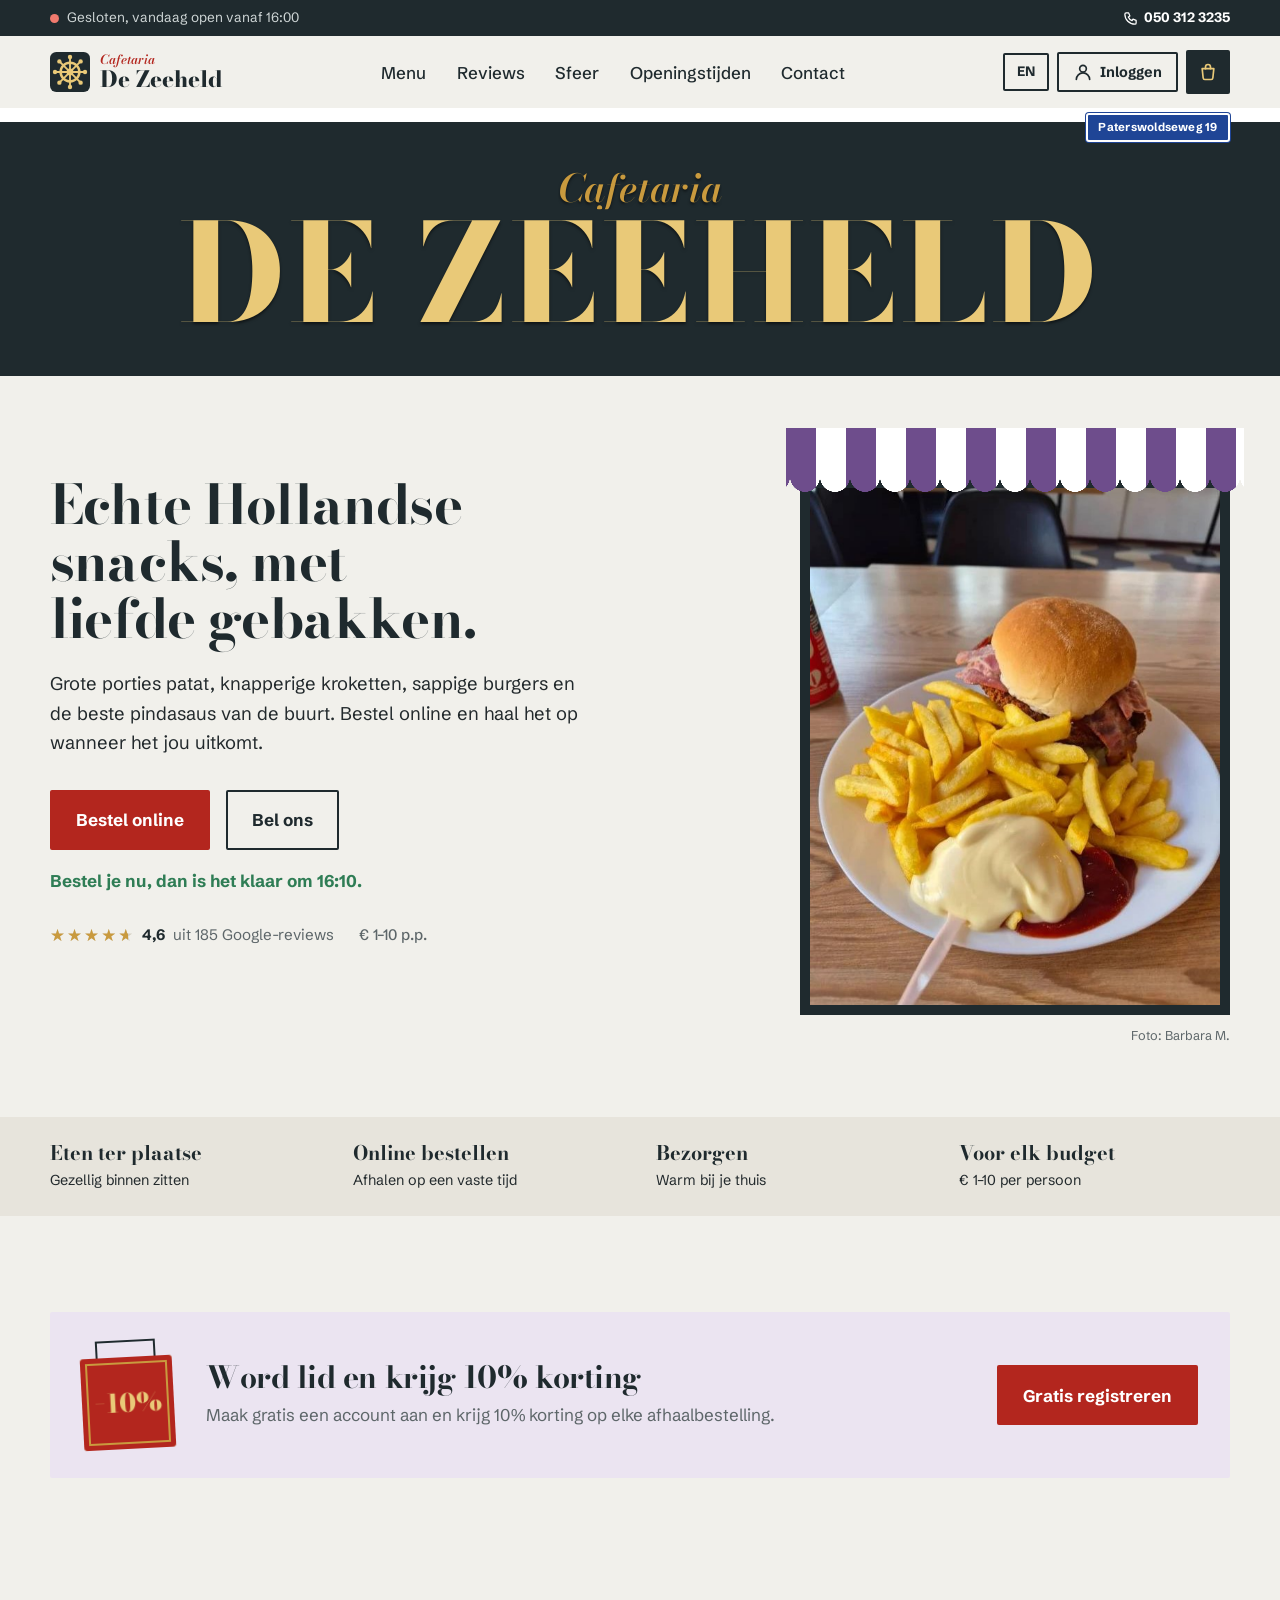
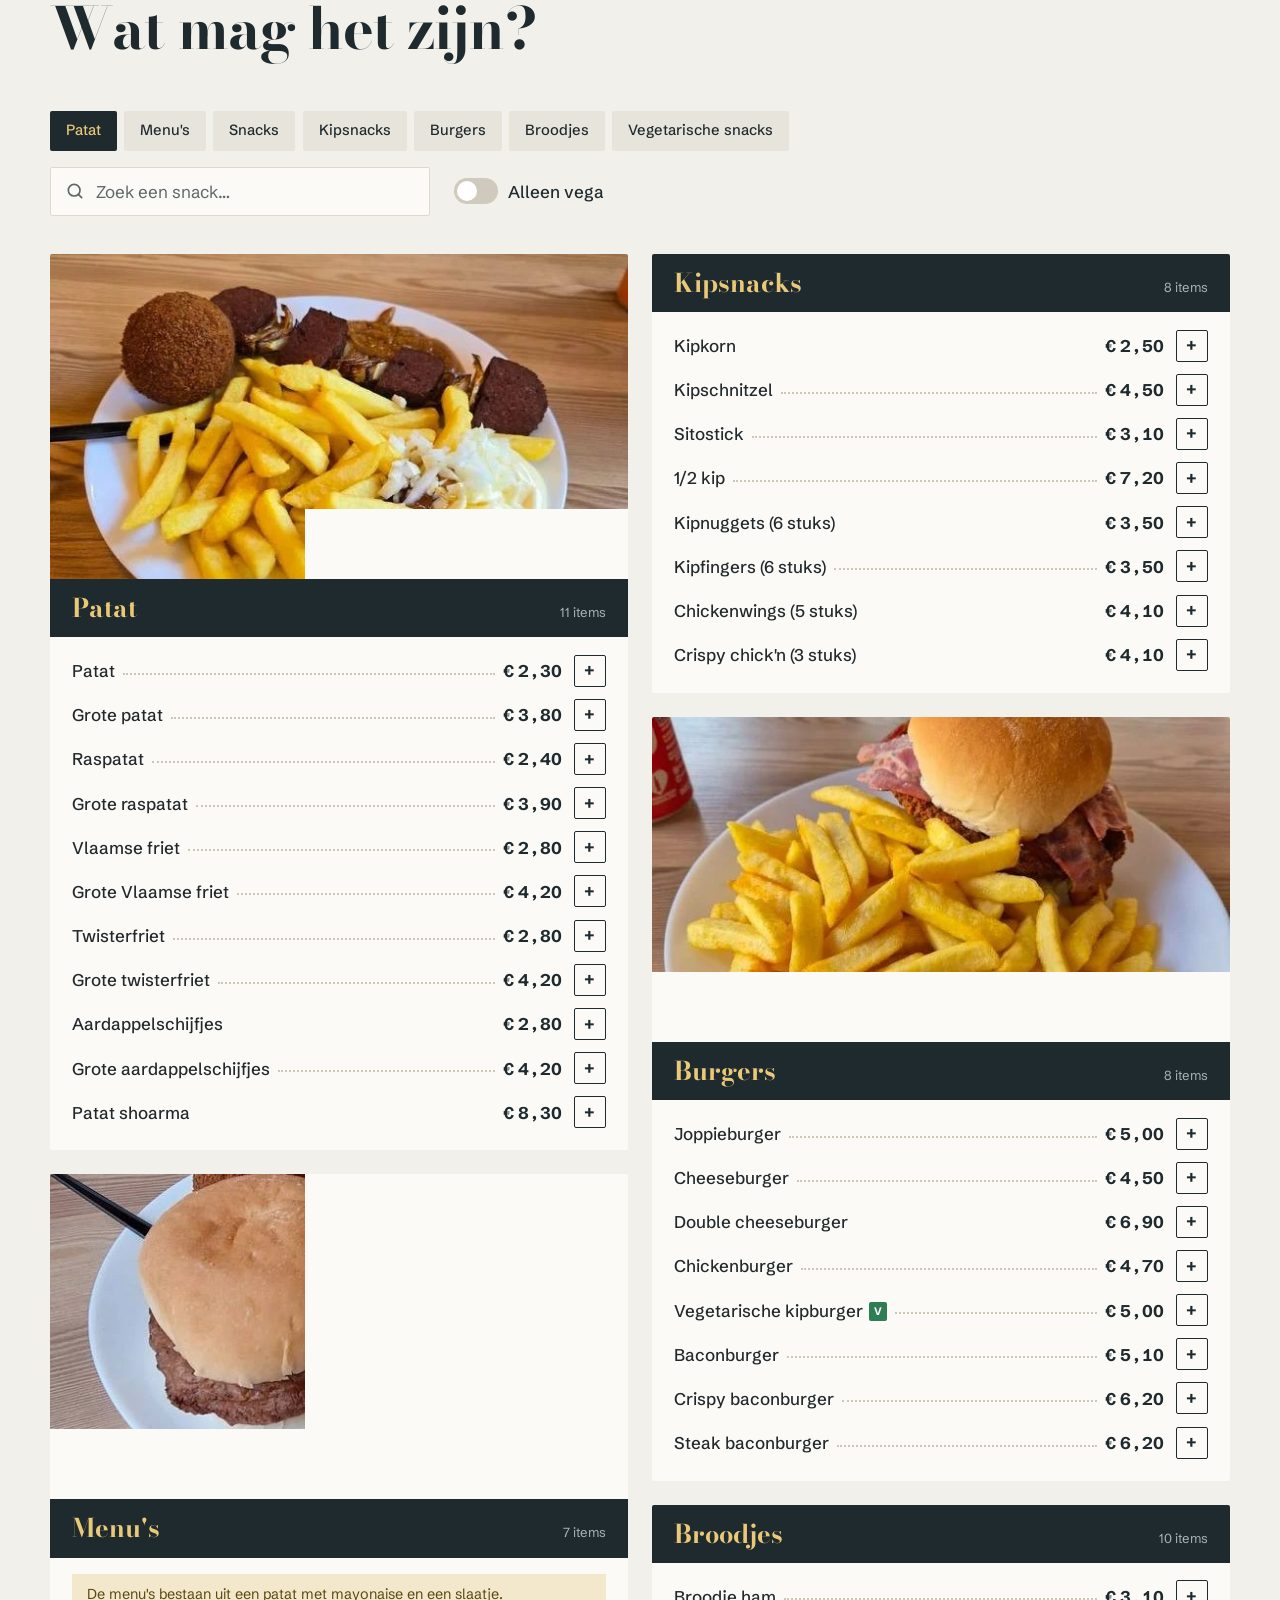
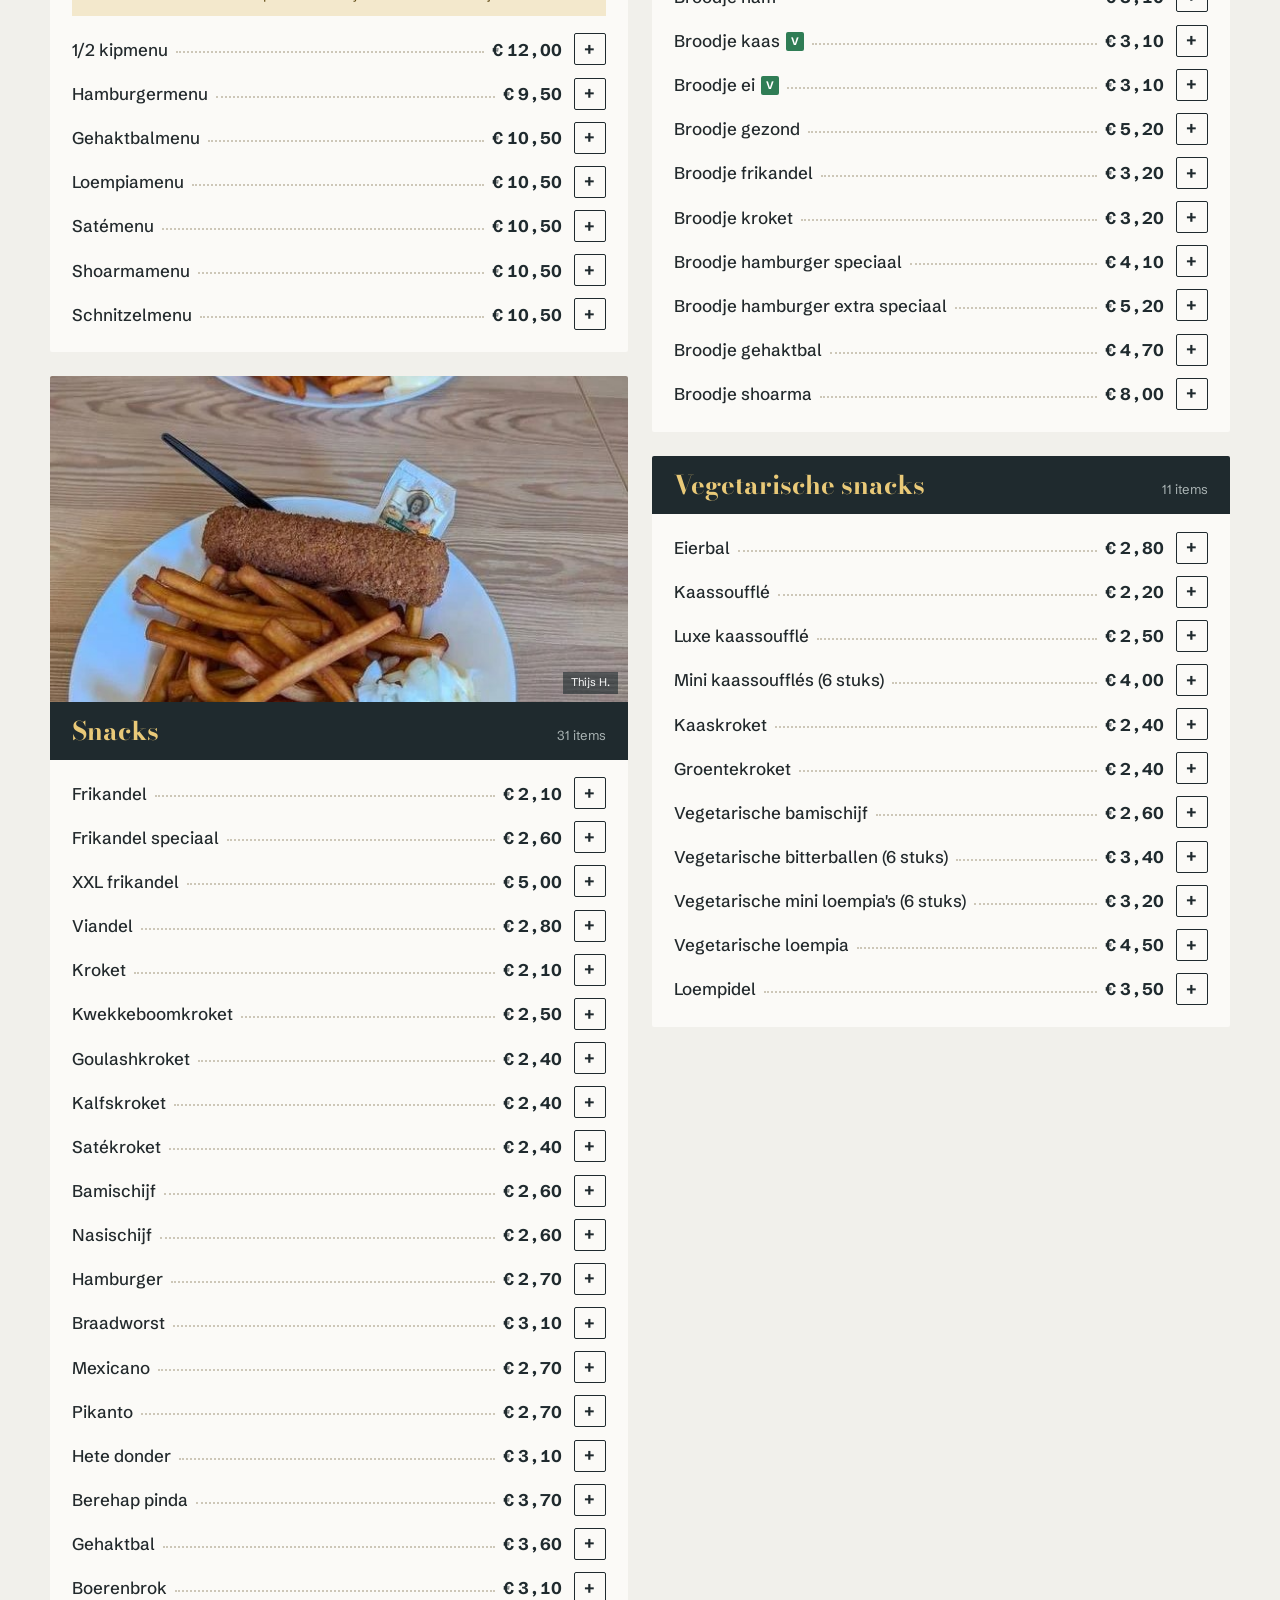
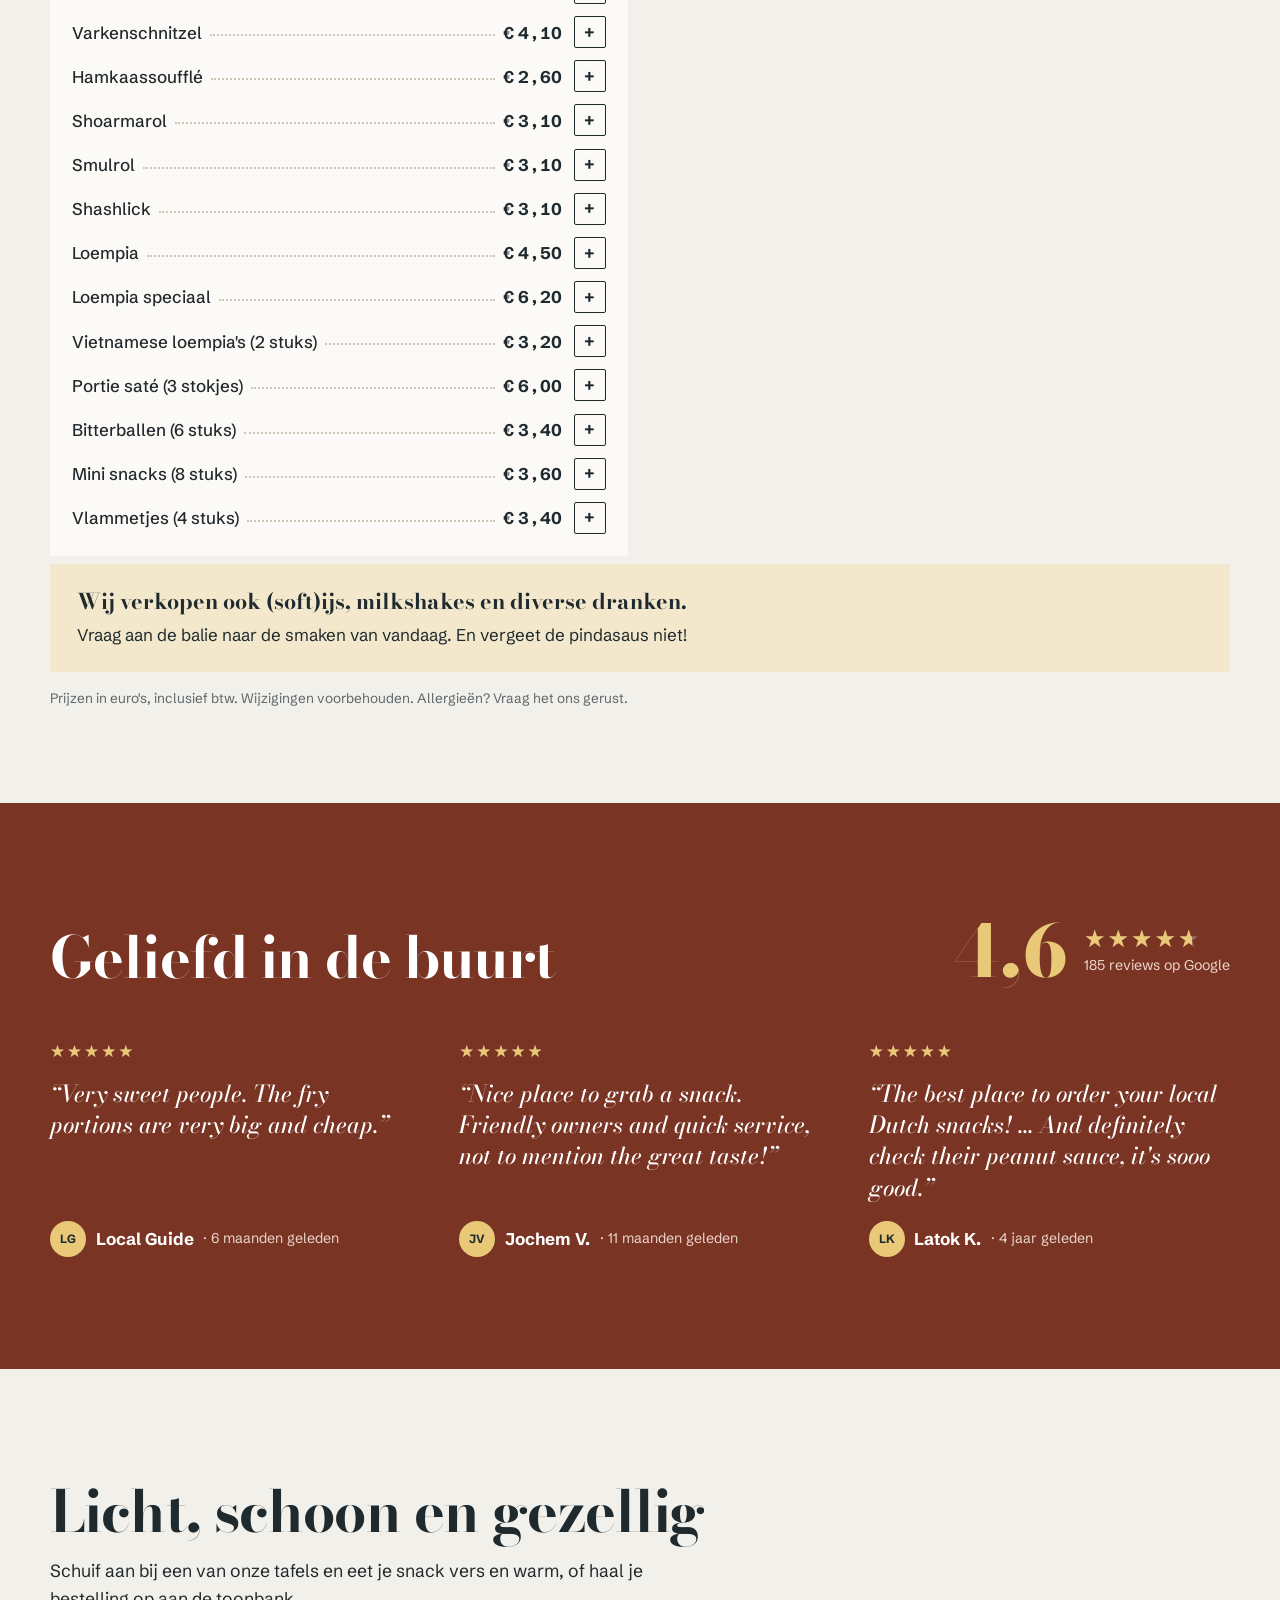
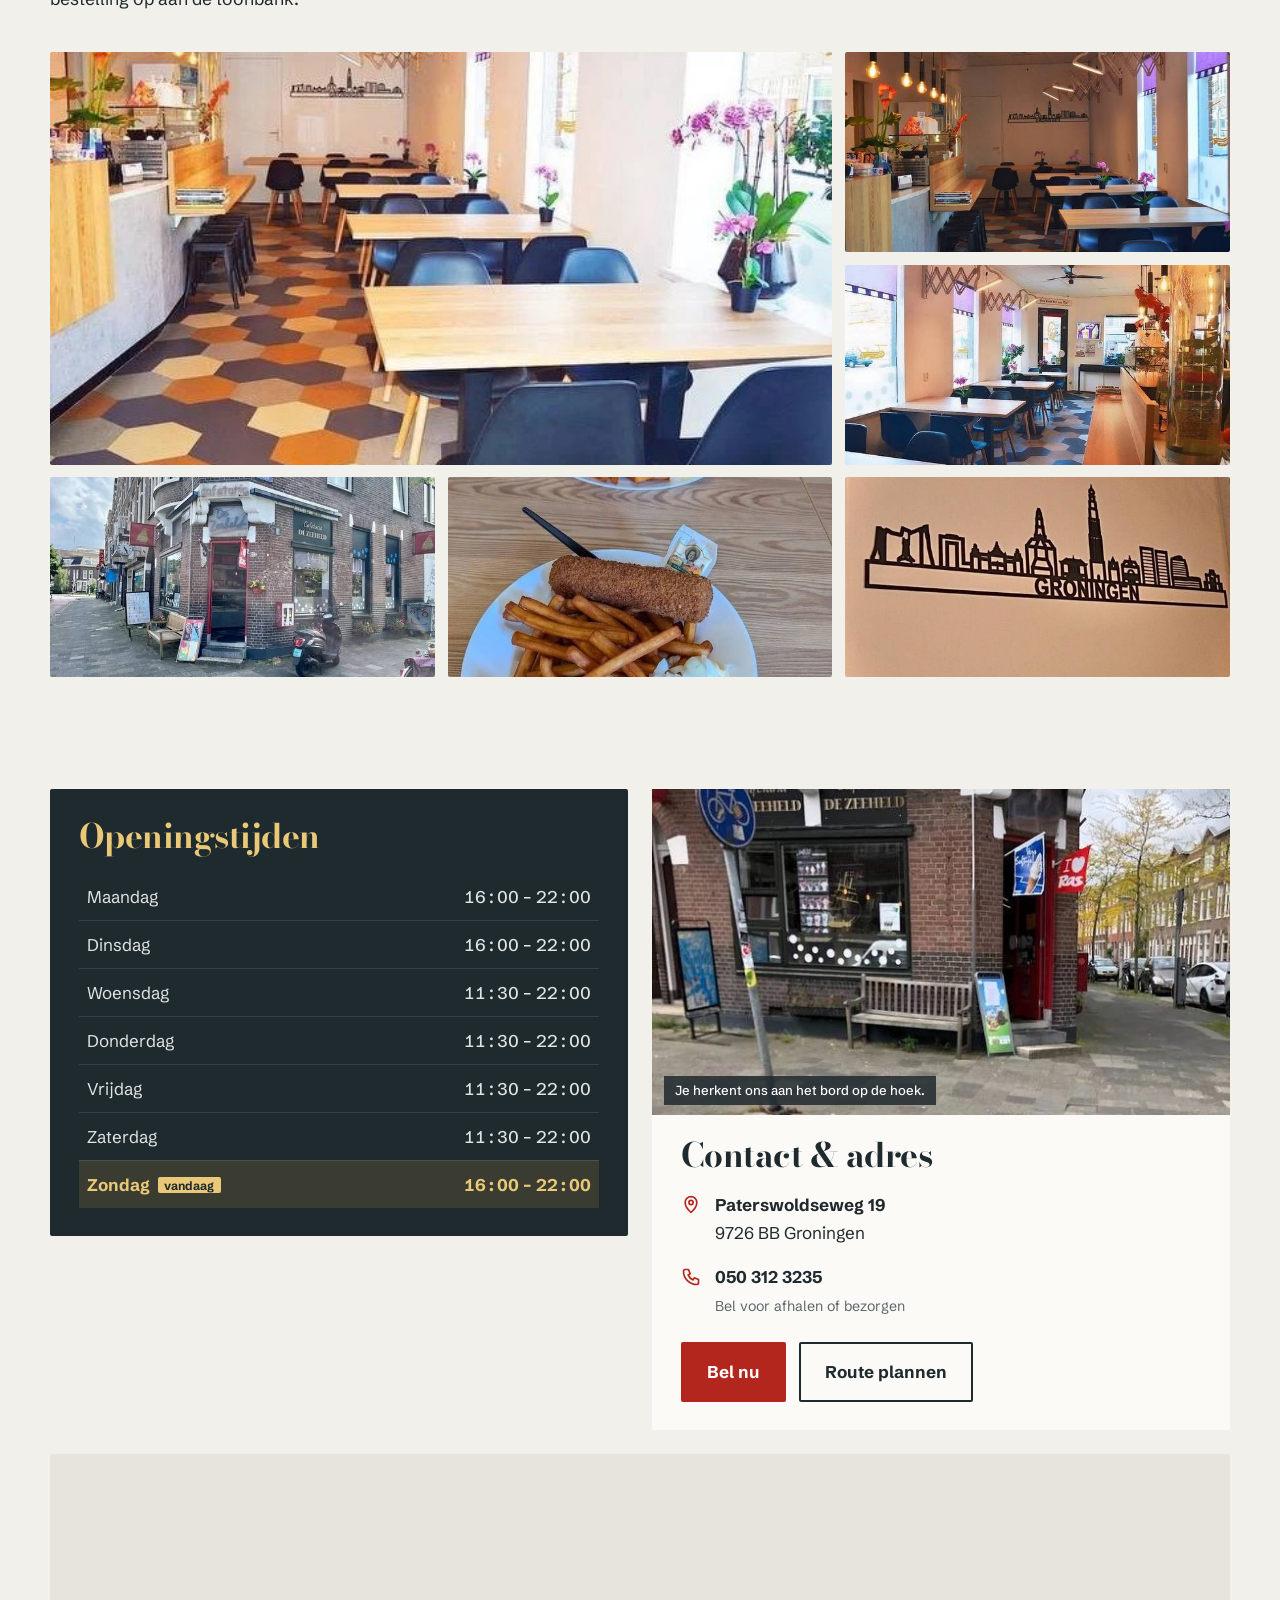
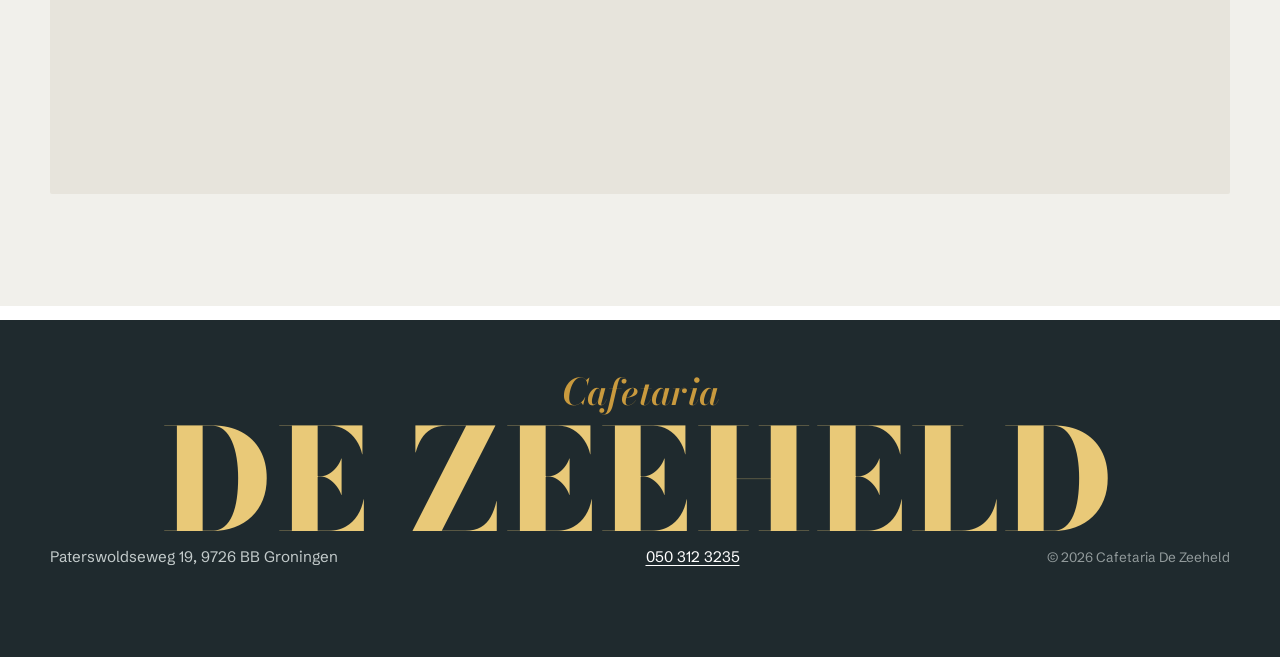
==== commit f86aa345: "Redesign: shopfront style, live pickup time, no emoji Co-Authored-By: Claude Opus 5.5 <noreply@anthr" ====
--- a/index.html
+++ b/index.html
@@ -5,7 +5,7 @@
   <meta name="viewport" content="width=device-width, initial-scale=1">
   <title>Cafetaria De Zeeheld · Snackbar in Groningen</title>
   <meta name="description" content="Cafetaria De Zeeheld aan de Paterswoldseweg 19 in Groningen. Verse patat, Hollandse snacks, burgers en broodjes. Eten ter plaatse, afhalen en bezorgen.">
-  <meta name="theme-color" content="#14284b">
+  <meta name="theme-color" content="#1f2a2e">
   <meta property="og:title" content="Cafetaria De Zeeheld · Groningen">
   <meta property="og:description" content="Verse patat, Hollandse snacks en burgers. Bestel online en haal af op de Paterswoldseweg 19.">
   <meta property="og:image" content="img/photos/gevel-deur.jpg">
@@ -13,7 +13,7 @@
   <link rel="icon" href="img/favicon.svg" type="image/svg+xml">
   <link rel="preconnect" href="https://fonts.googleapis.com">
   <link rel="preconnect" href="https://fonts.gstatic.com" crossorigin>
-  <link href="https://fonts.googleapis.com/css2?family=DM+Sans:opsz,wght@9..40,400;9..40,500;9..40,700&family=Fraunces:opsz,wght@9..144,600;9..144,800&display=swap" rel="stylesheet">
+  <link href="https://fonts.googleapis.com/css2?family=Bodoni+Moda:ital,opsz,wght@0,6..96,500..900;1,6..96,500..700&family=Schibsted+Grotesk:wght@400;500;700&display=swap" rel="stylesheet">
   <link rel="stylesheet" href="css/style.css">
   <link rel="stylesheet" href="css/order.css">
   <script type="application/ld+json">
@@ -44,7 +44,7 @@
   <div class="topbar">
     <div class="container topbar__inner">
       <span class="status" id="status"><span class="status__dot"></span><span id="status-text">…</span></span>
-      <a class="topbar__phone" href="tel:+31503123235">📞 050 312 3235</a>
+      <a class="topbar__phone" href="tel:+31503123235"><svg class="ico" viewBox="0 0 24 24" aria-hidden="true"><path d="M5 3h4l2 5-2.5 1.5a11 11 0 0 0 6 6L16 13l5 2v4a2 2 0 0 1-2 2A16 16 0 0 1 3 5a2 2 0 0 1 2-2"/></svg>050 312 3235</a>
     </div>
   </div>
 
@@ -63,8 +63,8 @@
       </nav>
       <div class="header__actions">
         <button class="lang" id="lang" type="button" aria-label="Switch language / Taal wisselen">EN</button>
-        <button class="account-btn" id="account-btn" type="button"><span aria-hidden="true">👤</span><span id="account-label">Inloggen</span></button>
-        <button class="cart-btn" id="cart-btn" type="button" aria-label="Mandje / Cart"><span aria-hidden="true">🛒</span><span class="cart-btn__count" id="cart-count" hidden>0</span></button>
+        <button class="account-btn" id="account-btn" type="button"><svg class="ico" viewBox="0 0 24 24" aria-hidden="true"><circle cx="12" cy="8" r="4"/><path d="M4 21a8 8 0 0 1 16 0"/></svg><span id="account-label">Inloggen</span></button>
+        <button class="cart-btn" id="cart-btn" type="button" aria-label="Mandje / Cart"><svg class="ico" viewBox="0 0 24 24" aria-hidden="true"><path d="M5 8h14l-1.2 11.2a2 2 0 0 1-2 1.8H8.2a2 2 0 0 1-2-1.8z"/><path d="M9 8V6a3 3 0 0 1 6 0v2"/></svg><span class="cart-btn__count" id="cart-count" hidden>0</span></button>
         <button class="burger" id="burger" type="button" aria-label="Menu" aria-expanded="false"><span></span><span></span><span></span></button>
       </div>
     </div>
@@ -74,44 +74,44 @@
 
   <main id="top">
     <section class="hero">
+      <div class="fascia">
+        <div class="container fascia__board">
+          <h1 class="fascia__name"><span class="fascia__script">Cafetaria</span><span class="fascia__caps">De Zeeheld</span></h1>
+          <span class="street-sign">Paterswoldseweg 19</span>
+        </div>
+      </div>
       <div class="container hero__inner">
         <div class="hero__text">
-          <p class="eyebrow" data-i18n="hero.eyebrow">Snackbar · Paterswoldseweg 19, Groningen</p>
-          <h1 data-i18n="hero.title">Echte Hollandse snacks,<br><span>met liefde gebakken.</span></h1>
+          <p class="hero__title" data-i18n="hero.title">Echte Hollandse snacks, met liefde gebakken.</p>
           <p class="hero__lead" data-i18n="hero.lead">Grote porties patat, knapperige kroketten, sappige burgers en de beste pindasaus van de buurt. Kom langs, haal af of laat het bezorgen.</p>
           <div class="hero__cta">
             <a class="btn btn--primary" href="#menu" data-i18n="hero.order">Bestel online</a>
-            <a class="btn btn--ghost" href="tel:+31503123235" data-i18n="hero.call">Bel ons</a>
-          </div>
+            <a class="btn btn--outline" href="tel:+31503123235" data-i18n="hero.call">Bel ons</a>
+          </div>
+          <p class="hero__ready" id="hero-ready" hidden></p>
           <div class="hero__meta">
             <a class="rating" href="#reviews">
               <span class="stars" style="--rating: 4.6" aria-hidden="true">★★★★★</span>
-              <strong>4,6</strong> <span data-i18n="hero.reviews">· 185 Google-reviews</span>
+              <strong>4,6</strong> <span data-i18n="hero.reviews">uit 185 Google-reviews</span>
             </a>
             <span class="price">€ 1–10 <span data-i18n="hero.pp">p.p.</span></span>
           </div>
         </div>
-        <div class="hero__art">
-          <figure class="hero__photo hero__photo--main">
+        <figure class="hero__window">
+          <div class="awning" aria-hidden="true"></div>
+          <div class="hero__photo">
             <img src="img/photos/burger.jpg" width="590" height="780" alt="Burger met patat, mayonaise en ketchup" data-i18n-alt="photo.burger">
-          </figure>
-          <figure class="hero__photo hero__photo--small">
-            <img src="img/photos/gevel-deur.jpg" width="590" height="333" alt="De rode deur van Cafetaria De Zeeheld" data-i18n-alt="photo.door">
-          </figure>
-          <div class="hero__sticker" aria-hidden="true"><strong data-i18n="hero.sticker1">Grote</strong><span data-i18n="hero.sticker2">porties!</span></div>
-        </div>
-      </div>
-      <svg class="waves" viewBox="0 0 1440 80" preserveAspectRatio="none" aria-hidden="true">
-        <path d="M0 40c120 30 240 30 360 0s240-30 360 0 240 30 360 0 240-30 360 0v40H0z"/>
-      </svg>
-    </section>
-
-    <section class="services">
-      <div class="container services__grid">
-        <div class="service"><span class="service__icon">🪑</span><div><strong data-i18n="svc.dine">Eten ter plaatse</strong><small data-i18n="svc.dineSub">Gezellig binnen zitten</small></div></div>
-        <div class="service"><span class="service__icon">🛍️</span><div><strong data-i18n="svc.take">Online bestellen</strong><small data-i18n="svc.takeSub">Afhalen op een vaste tijd</small></div></div>
-        <div class="service"><span class="service__icon">🛵</span><div><strong data-i18n="svc.deliver">Bezorgen</strong><small data-i18n="svc.deliverSub">Warm bij je thuis</small></div></div>
-        <div class="service"><span class="service__icon">💶</span><div><strong data-i18n="svc.price">Voor elk budget</strong><small data-i18n="svc.priceSub">€ 1–10 per persoon</small></div></div>
+          </div>
+          <figcaption><span data-i18n="gal.photo">Foto</span>: Barbara M.</figcaption>
+        </figure>
+      </div>
+      <div class="services">
+        <div class="container services__grid">
+        <div class="service"><strong data-i18n="svc.dine">Eten ter plaatse</strong><small data-i18n="svc.dineSub">Gezellig binnen zitten</small></div>
+        <div class="service"><strong data-i18n="svc.take">Online bestellen</strong><small data-i18n="svc.takeSub">Afhalen op een vaste tijd</small></div>
+        <div class="service"><strong data-i18n="svc.deliver">Bezorgen</strong><small data-i18n="svc.deliverSub">Warm bij je thuis</small></div>
+        <div class="service"><strong data-i18n="svc.price">Voor elk budget</strong><small data-i18n="svc.priceSub">€ 1–10 per persoon</small></div>
+        </div>
       </div>
     </section>
 
@@ -131,7 +131,6 @@
     <section class="menu" id="menu">
       <div class="container">
         <div class="section-head">
-          <p class="eyebrow" data-i18n="menu.eyebrow">Onze menukaart</p>
           <h2 data-i18n="menu.title">Wat mag het zijn?</h2>
         </div>
 
@@ -139,7 +138,7 @@
           <div class="chips" id="chips" role="tablist"></div>
           <div class="menu__filters">
             <label class="search">
-              <span aria-hidden="true">🔍</span>
+              <svg class="ico" viewBox="0 0 24 24" aria-hidden="true"><circle cx="11" cy="11" r="7"/><path d="m20 20-4-4"/></svg>
               <input type="search" id="search" placeholder="Zoek een snack…" data-i18n-placeholder="menu.search" autocomplete="off">
             </label>
             <label class="toggle">
@@ -154,7 +153,6 @@
         <p class="menu__empty" id="menu-empty" hidden data-i18n="menu.empty">Niets gevonden. Probeer een andere zoekterm.</p>
 
         <div class="extras">
-          <span class="extras__icon" aria-hidden="true">🍦</span>
           <div>
             <strong data-i18n="extras.title">Wij verkopen ook (soft)ijs, milkshakes en diverse dranken.</strong>
             <p data-i18n="extras.text">Vraag aan de balie naar de smaken van vandaag. En vergeet de pindasaus niet!</p>
@@ -168,7 +166,6 @@
       <div class="container">
         <div class="reviews__head">
           <div class="section-head">
-            <p class="eyebrow" data-i18n="rev.eyebrow">Wat gasten zeggen</p>
             <h2 data-i18n="rev.title">Geliefd in de buurt</h2>
           </div>
           <div class="score">
@@ -202,7 +199,6 @@
     <section class="gallery" id="sfeer">
       <div class="container">
         <div class="section-head">
-          <p class="eyebrow" data-i18n="gal.eyebrow">Kom binnen</p>
           <h2 data-i18n="gal.title">Licht, schoon en gezellig</h2>
           <p class="section-lead" data-i18n="gal.text">Schuif aan bij een van onze tafels en eet je snack vers en warm, of haal je bestelling op aan de toonbank.</p>
         </div>
@@ -230,13 +226,13 @@
     </section>
 
     <div class="lightbox" id="lightbox" role="dialog" aria-modal="true" aria-label="Foto" hidden>
-      <button type="button" class="lightbox__btn lightbox__close" data-lb="close" aria-label="Sluiten / Close">✕</button>
-      <button type="button" class="lightbox__btn lightbox__prev" data-lb="prev" aria-label="Vorige / Previous">‹</button>
+      <button type="button" class="lightbox__btn lightbox__close" data-lb="close" aria-label="Sluiten / Close"><svg class="ico" viewBox="0 0 24 24" aria-hidden="true"><path d="M6 6l12 12M18 6 6 18"/></svg></button>
+      <button type="button" class="lightbox__btn lightbox__prev" data-lb="prev" aria-label="Vorige / Previous"><svg class="ico" viewBox="0 0 24 24" aria-hidden="true"><path d="m15 5-7 7 7 7"/></svg></button>
       <figure class="lightbox__figure">
         <img id="lightbox-img" src="" alt="">
         <figcaption id="lightbox-caption"></figcaption>
       </figure>
-      <button type="button" class="lightbox__btn lightbox__next" data-lb="next" aria-label="Volgende / Next">›</button>
+      <button type="button" class="lightbox__btn lightbox__next" data-lb="next" aria-label="Volgende / Next"><svg class="ico" viewBox="0 0 24 24" aria-hidden="true"><path d="m9 5 7 7-7 7"/></svg></button>
     </div>
 
     <section class="info" id="info">
@@ -255,8 +251,8 @@
           </figure>
           <h2 data-i18n="info.contact">Contact &amp; adres</h2>
           <ul class="contact__list">
-            <li><span aria-hidden="true">📍</span><div><strong>Paterswoldseweg 19</strong><br>9726 BB Groningen</div></li>
-            <li><span aria-hidden="true">📞</span><div><a href="tel:+31503123235"><strong>050 312 3235</strong></a><br><small data-i18n="info.callHint">Bel voor afhalen of bezorgen</small></div></li>
+            <li><svg class="ico" viewBox="0 0 24 24" aria-hidden="true"><path d="M12 21s-7-6.2-7-12a7 7 0 0 1 14 0c0 5.8-7 12-7 12z"/><circle cx="12" cy="9" r="2.5"/></svg><div><strong>Paterswoldseweg 19</strong><br>9726 BB Groningen</div></li>
+            <li><svg class="ico" viewBox="0 0 24 24" aria-hidden="true"><path d="M5 3h4l2 5-2.5 1.5a11 11 0 0 0 6 6L16 13l5 2v4a2 2 0 0 1-2 2A16 16 0 0 1 3 5a2 2 0 0 1 2-2"/></svg><div><a href="tel:+31503123235"><strong>050 312 3235</strong></a><br><small data-i18n="info.callHint">Bel voor afhalen of bezorgen</small></div></li>
           </ul>
           <div class="contact__cta">
             <a class="btn btn--primary" href="tel:+31503123235" data-i18n="info.call">Bel nu</a>
@@ -273,17 +269,17 @@
   </main>
 
   <footer class="footer">
-    <div class="container footer__inner">
-      <div class="logo logo--light">
-        <img src="img/favicon.svg" alt="" width="36" height="36">
-        <span class="logo__text"><small>Cafetaria</small>De Zeeheld</span>
-      </div>
-      <p>Paterswoldseweg 19 · 9726 BB Groningen · <a href="tel:+31503123235">050 312 3235</a></p>
-      <p class="footer__copy">© <span id="year"></span> Cafetaria De Zeeheld</p>
+    <div class="container">
+      <p class="footer__name" aria-hidden="true"><span>Cafetaria</span>De Zeeheld</p>
+      <div class="footer__inner">
+        <p>Paterswoldseweg 19, 9726 BB Groningen</p>
+        <p><a href="tel:+31503123235">050 312 3235</a></p>
+        <p class="footer__copy">© <span id="year"></span> Cafetaria De Zeeheld</p>
+      </div>
     </div>
   </footer>
 
-  <a class="fab" href="tel:+31503123235" aria-label="Bel Cafetaria De Zeeheld">📞</a>
+  <a class="fab" href="tel:+31503123235" aria-label="Bel Cafetaria De Zeeheld"><svg class="ico" viewBox="0 0 24 24" aria-hidden="true"><path d="M5 3h4l2 5-2.5 1.5a11 11 0 0 0 6 6L16 13l5 2v4a2 2 0 0 1-2 2A16 16 0 0 1 3 5a2 2 0 0 1 2-2"/></svg></a>
   <button class="cart-bar" id="cart-bar" type="button" hidden></button>
 
   <div class="overlay" id="overlay" hidden></div>
@@ -291,11 +287,10 @@
   <aside class="drawer" id="cart" role="dialog" aria-modal="true" aria-labelledby="cart-title" hidden>
     <header class="drawer__head">
       <h2 id="cart-title" data-i18n="cart.title">Jouw bestelling</h2>
-      <button class="icon-btn" type="button" data-close aria-label="Sluiten / Close">✕</button>
+      <button class="icon-btn" type="button" data-close aria-label="Sluiten / Close"><svg class="ico" viewBox="0 0 24 24" aria-hidden="true"><path d="M6 6l12 12M18 6 6 18"/></svg></button>
     </header>
     <div class="drawer__body">
       <div class="cart-empty" id="cart-empty">
-        <span aria-hidden="true">🍟</span>
         <p data-i18n="cart.empty">Je mandje is nog leeg. Kies iets lekkers uit het menu!</p>
         <a class="btn btn--outline" href="#menu" data-close data-i18n="cart.toMenu">Naar het menu</a>
       </div>
@@ -321,14 +316,14 @@
 
   <div class="modal" id="account-modal" role="dialog" aria-modal="true" aria-label="Account" hidden>
     <div class="modal__box">
-      <button class="icon-btn modal__close" type="button" data-close aria-label="Sluiten / Close">✕</button>
+      <button class="icon-btn modal__close" type="button" data-close aria-label="Sluiten / Close"><svg class="ico" viewBox="0 0 24 24" aria-hidden="true"><path d="M6 6l12 12M18 6 6 18"/></svg></button>
       <div id="account-content"></div>
     </div>
   </div>
 
   <div class="modal" id="order-modal" role="dialog" aria-modal="true" aria-label="Bestelling / Order" hidden>
     <div class="modal__box">
-      <button class="icon-btn modal__close" type="button" data-close aria-label="Sluiten / Close">✕</button>
+      <button class="icon-btn modal__close" type="button" data-close aria-label="Sluiten / Close"><svg class="ico" viewBox="0 0 24 24" aria-hidden="true"><path d="M6 6l12 12M18 6 6 18"/></svg></button>
       <div id="order-content"></div>
     </div>
   </div>
--- a/css/style.css
+++ b/css/style.css
@@ -1,393 +1,447 @@
+/*
+  De Zeeheld: de huisstijl komt van de gevel zelf.
+  Zwarte gevelplank met bladgoud, rode deur, bakstenen muur, paarse markiezen en wit stucwerk.
+  Vlakken worden gescheiden door een stap in toon, niet door lijnen of schaduwen.
+*/
 :root {
-  --navy: #14284b;
-  --navy-2: #1d3766;
-  --cream: #fbf5e9;
-  --paper: #fffdf8;
-  --fry: #f5b82e;
-  --fry-dark: #d99a12;
-  --red: #d6423a;
-  --pink: #f6d3df;
-  --green: #2f8f5b;
-  --ink: #1b2233;
-  --muted: #5d6578;
-  --line: #e8dfcc;
-  --radius: 18px;
-  --shadow: 0 10px 30px -12px rgba(20, 40, 75, .25);
-  --font-display: "Fraunces", Georgia, serif;
-  --font-body: "DM Sans", system-ui, -apple-system, "Segoe UI", sans-serif;
+  --lak: #1f2a2e;        /* gevelplank */
+  --lak-2: #2c3a3f;
+  --gold: #c99a3e;       /* bladgoud */
+  --gold-light: #e9c978;
+  --gold-dark: #8f6a22;
+  --red: #b3261e;        /* de voordeur */
+  --red-dark: #7e1812;
+  --brick: #7a3424;      /* metselwerk */
+  --lila: #6e4d8c;       /* markiezen */
+  --lila-soft: #ebe4f1;
+  --kalk: #f1f0eb;       /* stucwerk */
+  --paper: #fbfaf7;
+  --sand: #e7e4dc;       /* een stap donkerder dan kalk */
+  --green: #2f7d55;
+  --ink: #22292c;
+  --muted: #5d6669;
+  --line: #dcd8ce;
+  --radius: 2px;
+  --shadow: 0 18px 40px -16px rgba(31, 42, 46, .45);  /* alleen voor wat echt zweeft */
+  --ease-out: cubic-bezier(.16, 1, .3, 1);
+  --font-display: "Bodoni Moda", "Didot", Georgia, serif;
+  --font-body: "Schibsted Grotesk", system-ui, -apple-system, "Segoe UI", sans-serif;
 }
 
 *, *::before, *::after { box-sizing: border-box; }
-html { scroll-behavior: smooth; scroll-padding-top: 84px; }
+html { scroll-behavior: smooth; scroll-padding-top: 84px; scrollbar-color: var(--lak-2) var(--kalk); }
 body {
   margin: 0;
   font-family: var(--font-body);
   font-size: 17px;
   line-height: 1.6;
   color: var(--ink);
-  background: var(--cream);
+  background: var(--kalk);
+  caret-color: var(--red);
   -webkit-font-smoothing: antialiased;
 }
+::selection { background: var(--gold-light); color: var(--lak); }
 img, svg { display: block; max-width: 100%; }
-a { color: inherit; }
-h1, h2, h3 { font-family: var(--font-display); line-height: 1.1; margin: 0; letter-spacing: -.01em; }
-h2 { font-size: clamp(2rem, 4vw, 2.8rem); color: var(--navy); }
+a { color: inherit; text-underline-offset: .2em; text-decoration-thickness: 1px; }
+h1, h2, h3 { font-family: var(--font-display); font-weight: 700; line-height: 1.05; margin: 0; text-wrap: balance; }
+h2 { font-size: clamp(2.3rem, 4.8vw, 3.6rem); color: var(--lak); letter-spacing: -.015em; }
+:focus-visible { outline: 3px solid var(--gold); outline-offset: 2px; }
 
 .container { width: min(1180px, 100% - 32px); margin-inline: auto; }
 
-.eyebrow {
-  margin: 0 0 .6rem;
-  font-size: .8rem;
-  font-weight: 700;
-  letter-spacing: .14em;
-  text-transform: uppercase;
-  color: var(--red);
-}
-.section-head { margin-bottom: 2rem; }
-
-/* Buttons */
+.section-head { margin-bottom: 2.4rem; max-width: 46rem; }
+.section-lead { max-width: 40rem; margin: 1rem 0 0; font-size: 1.1rem; }
+
+.ico { width: 20px; height: 20px; flex: none; fill: none; stroke: currentColor; stroke-width: 2; stroke-linecap: round; stroke-linejoin: round; }
+
+/* Knoppen: vlak, één kleur, rechte hoeken zoals een geschilderd bord */
 .btn {
   display: inline-flex; align-items: center; justify-content: center; gap: .5rem;
   padding: .9rem 1.5rem;
-  border-radius: 999px;
-  font-weight: 700;
+  border-radius: var(--radius);
+  font: inherit; font-weight: 700;
   text-decoration: none;
   border: 2px solid transparent;
-  transition: transform .15s ease, background .15s ease, box-shadow .15s ease;
-}
-.btn:hover { transform: translateY(-2px); }
-.btn--primary { background: var(--fry); color: var(--navy); box-shadow: 0 6px 0 var(--fry-dark); }
-.btn--primary:hover { box-shadow: 0 8px 0 var(--fry-dark); }
-.btn--primary:active { transform: translateY(3px); box-shadow: 0 2px 0 var(--fry-dark); }
-.btn--ghost { color: #fff; border-color: rgba(255,255,255,.45); }
-.btn--ghost:hover { background: rgba(255,255,255,.1); }
-.btn--outline { color: var(--navy); border-color: var(--navy); }
-.btn--outline:hover { background: var(--navy); color: #fff; }
-
-/* Topbar */
-.topbar { background: var(--navy); color: #dfe6f3; font-size: .85rem; }
+  cursor: pointer;
+  transition: transform .15s var(--ease-out), background .15s ease, color .15s ease;
+}
+.btn:active { transform: translateY(2px) scale(.98); }
+.btn--primary { background: var(--red); color: #fff; }
+.btn--primary:hover { background: var(--red-dark); }
+.btn--outline { color: var(--lak); border-color: var(--lak); }
+.btn--outline:hover { background: var(--lak); color: var(--kalk); }
+
+/* Bovenbalk */
+.topbar { background: var(--lak); color: #cfd6d6; font-size: .85rem; }
 .topbar__inner { display: flex; justify-content: space-between; align-items: center; gap: 1rem; padding: .45rem 0; }
-.topbar__phone { text-decoration: none; font-weight: 700; color: #fff; white-space: nowrap; }
+.topbar__phone { display: inline-flex; align-items: center; gap: .4rem; text-decoration: none; font-weight: 700; color: #fff; white-space: nowrap; }
+.topbar__phone .ico { width: 15px; height: 15px; }
 .status { display: inline-flex; align-items: center; gap: .5rem; }
-.status__dot { width: 9px; height: 9px; border-radius: 50%; background: #9aa3b5; flex: none; }
-.status.is-open .status__dot { background: #4ade80; box-shadow: 0 0 0 0 rgba(74,222,128,.7); animation: pulse 2s infinite; }
-.status.is-closed .status__dot { background: #f87171; }
-@keyframes pulse { 70% { box-shadow: 0 0 0 8px rgba(74,222,128,0); } 100% { box-shadow: 0 0 0 0 rgba(74,222,128,0); } }
+.status__dot { width: 9px; height: 9px; border-radius: 50%; background: #9aa3a5; flex: none; }
+.status.is-open .status__dot { background: #5ad48a; box-shadow: 0 0 0 0 rgba(90,212,138,.7); animation: pulse 2s infinite; }
+.status.is-closed .status__dot { background: #f07a6e; }
+@keyframes pulse { 70% { box-shadow: 0 0 0 8px rgba(90,212,138,0); } 100% { box-shadow: 0 0 0 0 rgba(90,212,138,0); } }
 
 /* Header */
 .header {
   position: sticky; top: 0; z-index: 50;
-  background: rgba(251, 245, 233, .9);
-  backdrop-filter: blur(10px);
-  border-bottom: 1px solid transparent;
-  transition: border-color .2s, box-shadow .2s;
-}
-.header.is-scrolled { border-color: var(--line); box-shadow: 0 6px 20px -16px rgba(20,40,75,.5); }
+  background: var(--kalk);
+  transition: box-shadow .2s;
+}
+.header.is-scrolled { box-shadow: 0 10px 24px -18px rgba(31,42,46,.55); }
 .header__inner { display: flex; align-items: center; justify-content: space-between; height: 72px; gap: 1rem; }
-.logo { display: flex; align-items: center; gap: .7rem; text-decoration: none; color: var(--navy); }
-.logo__text { font-family: var(--font-display); font-weight: 800; font-size: 1.35rem; line-height: 1; }
-.logo__text small { display: block; font-family: var(--font-body); font-weight: 700; font-size: .62rem; letter-spacing: .2em; text-transform: uppercase; color: var(--red); margin-bottom: 3px; }
-.logo--light { color: #fff; }
-
-.nav { display: flex; gap: 2rem; }
-.nav a { text-decoration: none; font-weight: 500; color: var(--navy); position: relative; }
-.nav a::after { content: ""; position: absolute; left: 0; right: 100%; bottom: -4px; height: 3px; border-radius: 3px; background: var(--fry); transition: right .2s; }
-.nav a:hover::after { right: 0; }
+.logo { display: flex; align-items: center; gap: .65rem; text-decoration: none; color: var(--lak); }
+.logo__text { font-family: var(--font-display); font-weight: 800; font-size: 1.4rem; line-height: 1; }
+.logo__text small { display: block; font-style: italic; font-weight: 600; font-size: .8rem; color: var(--red); margin-bottom: 2px; }
+
+.nav { display: flex; gap: 1.9rem; }
+.nav a { text-decoration: none; font-weight: 500; color: var(--lak); position: relative; }
+.nav a::after { content: ""; position: absolute; left: 0; right: 100%; bottom: -4px; height: 2px; background: var(--red); transition: right .25s var(--ease-out); }
+.nav a:hover::after, .nav a:focus-visible::after { right: 0; }
 
 .header__actions { display: flex; align-items: center; gap: .5rem; }
 .lang {
   font: inherit; font-size: .85rem; font-weight: 700;
-  padding: .4rem .8rem; border-radius: 999px;
-  border: 2px solid var(--navy); background: transparent; color: var(--navy); cursor: pointer;
-}
-.lang:hover { background: var(--navy); color: #fff; }
+  padding: .4rem .75rem; border-radius: var(--radius);
+  border: 2px solid var(--lak); background: transparent; color: var(--lak); cursor: pointer;
+  transition: background .15s, color .15s;
+}
+.lang:hover { background: var(--lak); color: var(--kalk); }
 .burger { display: none; width: 44px; height: 44px; border: 0; background: transparent; cursor: pointer; padding: 10px; }
-.burger span { display: block; height: 3px; margin: 5px 0; border-radius: 3px; background: var(--navy); transition: transform .2s, opacity .2s; }
+.burger span { display: block; height: 2px; margin: 6px 0; background: var(--lak); transition: transform .2s, opacity .2s; }
 .burger[aria-expanded="true"] span:nth-child(1) { transform: translateY(8px) rotate(45deg); }
 .burger[aria-expanded="true"] span:nth-child(2) { opacity: 0; }
 .burger[aria-expanded="true"] span:nth-child(3) { transform: translateY(-8px) rotate(-45deg); }
 
-/* Hero */
-.hero {
+/* Hero: de gevel */
+.fascia {
+  background: var(--lak);
+  border-top: 14px solid #fff;               /* stucwerk lijst boven de plank */
+}
+.fascia__board {
   position: relative;
-  background:
-    radial-gradient(circle at 80% 20%, rgba(245,184,46,.18), transparent 45%),
-    linear-gradient(160deg, var(--navy) 0%, var(--navy-2) 100%);
-  color: #fff;
-  padding: 4.5rem 0 6.5rem;
-  overflow: hidden;
-}
-.hero__inner { display: grid; grid-template-columns: 1.15fr .85fr; gap: 3rem; align-items: center; }
-.hero .eyebrow { color: var(--fry); }
-.hero h1 { font-size: clamp(2.4rem, 5.2vw, 3.9rem); font-weight: 800; }
-.hero h1 span { color: var(--fry); }
-.hero__lead { font-size: 1.15rem; color: #d5ddec; max-width: 34rem; margin: 1.3rem 0 2rem; }
+  padding: clamp(1.6rem, 4vw, 2.8rem) 1rem clamp(1.4rem, 3.4vw, 2.4rem);
+  text-align: center;
+}
+.fascia__name { display: flex; flex-direction: column; align-items: center; color: var(--gold-light); }
+.fascia__script, .fascia__caps { text-shadow: 0 2px 3px rgba(0,0,0,.55); }
+.fascia__script { font-style: italic; font-weight: 600; font-size: clamp(1.3rem, 3.2vw, 2.4rem); line-height: 1.1; color: var(--gold); }
+.fascia__caps {
+  font-weight: 800;
+  font-size: clamp(2.6rem, 10.6vw, 8.6rem);
+  line-height: .95;
+  letter-spacing: .03em;
+  text-transform: uppercase;
+}
+
+/* Het blauwe straatnaambordje op de hoek van het pand */
+.street-sign {
+  position: absolute; top: -9px; right: 0;
+  padding: .2rem .65rem;
+  background: #1f4596; color: #fff;
+  border: 2px solid #fff; border-radius: 3px;
+  box-shadow: 0 0 0 1px #1f4596;
+  font-size: .72rem; font-weight: 700; letter-spacing: .02em;
+  white-space: nowrap;
+}
+
+.hero__inner {
+  display: grid; grid-template-columns: 1.1fr .9fr; gap: 3rem;
+  align-items: start;
+  padding-top: 3.2rem;
+}
+.hero__text { padding-top: 3rem; }
+.hero__title {
+  margin: 0;
+  font-family: var(--font-display); font-weight: 700;
+  font-size: clamp(2.1rem, 4.4vw, 3.4rem); line-height: 1.05; letter-spacing: -.015em;
+  color: var(--lak);
+  max-width: 15ch;
+  text-wrap: balance;
+}
+.hero__lead { font-size: 1.15rem; max-width: 34rem; margin: 1.4rem 0 2rem; }
 .hero__cta { display: flex; flex-wrap: wrap; gap: 1rem; }
-.hero__meta { display: flex; flex-wrap: wrap; align-items: center; gap: 1.5rem; margin-top: 2.2rem; color: #d5ddec; font-size: .95rem; }
-.rating { display: inline-flex; align-items: center; gap: .4rem; text-decoration: none; }
-.rating strong { color: #fff; }
-.price { padding: .25rem .8rem; border: 1px solid rgba(255,255,255,.25); border-radius: 999px; }
-
+.hero__ready { margin: 1.1rem 0 0; font-weight: 700; color: var(--green); }
+.hero__ready[hidden] { display: none; }
+.hero__meta { display: flex; flex-wrap: wrap; align-items: center; gap: .6rem 1.6rem; margin-top: 1.8rem; color: var(--muted); font-size: .95rem; }
+.rating { display: inline-flex; align-items: center; gap: .45rem; text-decoration: none; }
+.rating:hover strong { text-decoration: underline; }
+.rating strong { color: var(--lak); }
+.price { font-weight: 500; }
+
+/* Sterren: grijze rij met een gouden rij erover, afgekapt op de score */
 .stars {
   --percent: calc(var(--rating) / 5 * 100%);
+  position: relative;
   display: inline-block;
   font-size: 1.05rem;
   letter-spacing: 2px;
   line-height: 1;
-  background: linear-gradient(90deg, var(--fry) var(--percent), rgba(255,255,255,.25) var(--percent));
-  -webkit-background-clip: text; background-clip: text;
-  color: transparent;
+  color: #d4cfc2;
+  white-space: nowrap;
+}
+.stars::before {
+  content: "★★★★★";
+  position: absolute; left: 0; top: 0;
+  width: var(--percent); overflow: hidden;
+  color: var(--gold);
 }
 .stars--lg { font-size: 1.5rem; }
 
-.hero__art { position: relative; justify-self: center; width: min(380px, 100%); padding: 0 0 2.5rem 2.5rem; }
-.hero__photo { margin: 0; overflow: hidden; background: var(--navy-2); }
+/* Etalage met markies */
+.hero__window { margin: 0; justify-self: end; width: min(430px, 100%); }
+.awning {
+  height: 64px; margin: 0 -14px;
+  background: repeating-linear-gradient(90deg, var(--lila) 0 30px, #fff 30px 60px);
+  -webkit-mask:
+    linear-gradient(#000 0 0) top / 100% calc(100% - 15px) no-repeat,
+    radial-gradient(circle 15px at 50% 0, #000 98%, transparent) bottom / 30px 15px repeat-x;
+          mask:
+    linear-gradient(#000 0 0) top / 100% calc(100% - 15px) no-repeat,
+    radial-gradient(circle 15px at 50% 0, #000 98%, transparent) bottom / 30px 15px repeat-x;
+  position: relative; z-index: 1;
+  transform-origin: top;
+}
+.hero__photo {
+  margin-top: -14px;
+  aspect-ratio: 4 / 5;
+  border: 10px solid var(--lak);
+  overflow: hidden;
+  background: var(--lak-2);
+}
 .hero__photo img { width: 100%; height: 100%; object-fit: cover; }
-.hero__photo--main {
-  aspect-ratio: 4 / 5;
-  border-radius: 28px;
-  border: 6px solid #fff;
-  box-shadow: 0 30px 50px -20px rgba(0,0,0,.55);
-  transform: rotate(2deg);
-}
-.hero__photo--small {
-  position: absolute; left: 0; bottom: 0;
-  width: 58%; aspect-ratio: 16 / 10;
-  border-radius: 16px;
-  border: 5px solid #fff;
-  box-shadow: 0 20px 35px -15px rgba(0,0,0,.6);
-  transform: rotate(-5deg);
-}
-
-.hero__sticker {
-  position: absolute; top: -4%; right: -8%; z-index: 2;
-  width: 104px; height: 104px; border-radius: 50%;
-  background: var(--pink); color: var(--navy);
-  display: grid; place-content: center; text-align: center;
-  transform: rotate(12deg);
-  font-family: var(--font-display); line-height: 1;
-  box-shadow: var(--shadow);
-  border: 3px dashed rgba(20,40,75,.3);
-}
-.hero__sticker strong { font-size: 1.45rem; }
-.hero__sticker span { font-size: .95rem; font-weight: 600; }
-
-.waves { position: absolute; left: 0; right: 0; bottom: -1px; width: 100%; height: 60px; fill: var(--cream); }
-
-/* Services */
-.services { margin-top: -3rem; position: relative; z-index: 2; }
-.services__grid {
-  display: grid; grid-template-columns: repeat(4, 1fr); gap: 1px;
-  background: var(--line);
-  border-radius: var(--radius);
-  overflow: hidden;
-  box-shadow: var(--shadow);
-}
-.service { display: flex; align-items: center; gap: .9rem; padding: 1.3rem 1.4rem; background: var(--paper); }
-.service__icon { font-size: 1.7rem; width: 52px; height: 52px; display: grid; place-items: center; background: var(--cream); border-radius: 14px; flex: none; }
-.service strong { display: block; color: var(--navy); line-height: 1.25; }
-.service small { color: var(--muted); font-size: .85rem; }
+.hero__window figcaption { margin-top: .6rem; font-size: .8rem; color: var(--muted); text-align: right; }
+
+/* Diensten: onderaan de gevel, een stap donkerder */
+.services { margin-top: 4.5rem; background: var(--sand); }
+.services__grid { display: grid; grid-template-columns: repeat(4, 1fr); gap: 2rem; padding-block: 1.5rem; }
+.service strong { display: block; font-family: var(--font-display); font-size: 1.25rem; color: var(--lak); line-height: 1.2; }
+.service small { font-size: .9rem; }
+
+/* Openingsmoment: de plank wordt verguld, de markies rolt uit, de etalage gaat aan */
+@media (prefers-reduced-motion: no-preference) {
+  .fascia__script, .fascia__caps { animation: gild 1.1s var(--ease-out) both; }
+  .fascia__script { animation-delay: .1s; }
+  .fascia__caps { animation-delay: .25s; }
+  .awning { animation: unroll .8s .7s var(--ease-out) both; }
+  .hero__photo img { animation: settle 1.6s .8s var(--ease-out) both; }
+  .hero__text > * { animation: rise .8s var(--ease-out) both; }
+  .hero__text > :nth-child(1) { animation-delay: .55s; }
+  .hero__text > :nth-child(2) { animation-delay: .63s; }
+  .hero__text > :nth-child(3) { animation-delay: .71s; }
+  .hero__text > :nth-child(4) { animation-delay: .79s; }
+  .hero__text > :nth-child(5) { animation-delay: .87s; }
+}
+@keyframes gild { from { clip-path: inset(0 100% 0 0); } to { clip-path: inset(0 0 0 0); } }
+@keyframes unroll { from { transform: scaleY(.05); } to { transform: none; } }
+@keyframes settle { from { transform: scale(1.08); opacity: .4; } to { transform: none; opacity: 1; } }
+@keyframes rise { from { transform: translateY(20px); opacity: 0; } to { transform: none; opacity: 1; } }
 
 /* Menu */
-.menu { padding: 5.5rem 0 4.5rem; }
+.menu { padding: 7.5rem 0 5rem; }
 .menu__tools {
   position: sticky; top: 72px; z-index: 20;
-  background: var(--cream);
+  background: var(--kalk);
   padding: .9rem 0;
   margin-bottom: 1.5rem;
-  border-bottom: 1px solid var(--line);
-}
-.chips { display: flex; gap: .5rem; overflow-x: auto; scrollbar-width: none; padding-bottom: .2rem; }
+}
+.chips { display: flex; gap: .45rem; overflow-x: auto; scrollbar-width: none; padding-bottom: .2rem; }
 .chips::-webkit-scrollbar { display: none; }
 .chip {
   flex: none;
-  font: inherit; font-size: .92rem; font-weight: 600;
-  padding: .5rem 1rem; border-radius: 999px;
-  border: 1.5px solid var(--line); background: var(--paper); color: var(--navy);
+  font: inherit; font-size: .92rem; font-weight: 500;
+  padding: .5rem 1rem; border-radius: var(--radius);
+  border: 0; background: var(--sand); color: var(--lak);
   cursor: pointer; white-space: nowrap;
-  transition: background .15s, border-color .15s, color .15s;
-}
-.chip:hover { border-color: var(--navy); }
-.chip.is-active { background: var(--navy); border-color: var(--navy); color: #fff; }
+  transition: background .15s, color .15s;
+}
+.chip:hover { background: var(--line); }
+.chip.is-active { background: var(--lak); color: var(--gold-light); }
 .menu__filters { display: flex; flex-wrap: wrap; align-items: center; gap: 1rem 1.5rem; margin-top: .8rem; }
 .search {
   flex: 1 1 260px; max-width: 380px;
-  display: flex; align-items: center; gap: .5rem;
-  padding: .55rem 1rem; border-radius: 999px;
+  display: flex; align-items: center; gap: .55rem;
+  padding: .55rem .9rem; border-radius: var(--radius);
   background: var(--paper); border: 1.5px solid var(--line);
-}
-.search:focus-within { border-color: var(--navy); }
+  color: var(--muted);
+}
+.search:focus-within { border-color: var(--lak); }
 .search input { border: 0; outline: 0; background: transparent; font: inherit; width: 100%; color: var(--ink); }
-.toggle { display: inline-flex; align-items: center; gap: .6rem; font-weight: 600; color: var(--navy); cursor: pointer; user-select: none; }
+.search input::placeholder { color: var(--muted); }
+.toggle { display: inline-flex; align-items: center; gap: .6rem; font-weight: 500; color: var(--lak); cursor: pointer; user-select: none; }
 .toggle input { position: absolute; opacity: 0; pointer-events: none; }
-.toggle__track { width: 44px; height: 26px; border-radius: 999px; background: #d9d2c2; position: relative; transition: background .2s; }
-.toggle__track::after { content: ""; position: absolute; top: 3px; left: 3px; width: 20px; height: 20px; border-radius: 50%; background: #fff; box-shadow: 0 1px 3px rgba(0,0,0,.2); transition: transform .2s; }
+.toggle__track { width: 44px; height: 26px; border-radius: 999px; background: #cfcabd; position: relative; transition: background .2s; }
+.toggle__track::after { content: ""; position: absolute; top: 3px; left: 3px; width: 20px; height: 20px; border-radius: 50%; background: #fff; transition: transform .2s var(--ease-out); }
 .toggle input:checked + .toggle__track { background: var(--green); }
 .toggle input:checked + .toggle__track::after { transform: translateX(18px); }
-.toggle input:focus-visible + .toggle__track { outline: 3px solid var(--fry); outline-offset: 2px; }
+.toggle input:focus-visible + .toggle__track { outline: 3px solid var(--gold); outline-offset: 2px; }
 
 .menu__grid { columns: 2 380px; column-gap: 1.5rem; }
+
+/* Elke categorie krijgt een eigen bordje, net als de gevelplank */
 .cat {
   break-inside: avoid;
   background: var(--paper);
-  border: 1px solid var(--line);
   border-radius: var(--radius);
-  padding: 1.6rem 1.7rem 1.3rem;
+  overflow: hidden;
   margin-bottom: 1.5rem;
 }
-.cat__head { display: flex; align-items: center; gap: .7rem; margin-bottom: 1rem; padding-bottom: .9rem; border-bottom: 2px dashed var(--line); }
-.cat__icon { font-size: 1.6rem; }
-.cat h3 { font-size: 1.5rem; color: var(--navy); }
-.cat__count { margin-left: auto; font-size: .8rem; font-weight: 700; color: var(--muted); background: var(--cream); padding: .2rem .6rem; border-radius: 999px; }
-.cat__note { margin: -.3rem 0 1rem; padding: .6rem .9rem; background: #fff4d6; border-radius: 10px; font-size: .9rem; color: #6b5414; }
-.cat ul { list-style: none; margin: 0; padding: 0; }
+.cat__head {
+  display: flex; align-items: baseline; gap: .8rem;
+  padding: 1rem 1.4rem .9rem;
+  background: var(--lak);
+}
+.cat h3 { font-size: 1.6rem; color: var(--gold-light); }
+.cat__count { margin-left: auto; font-size: .82rem; color: #aab4b4; white-space: nowrap; }
+.cat__note { margin: 1rem 1.4rem 0; padding: .6rem .9rem; background: #f3e8cc; font-size: .9rem; color: #5c4710; }
+.cat ul { list-style: none; margin: 0; padding: .7rem 1.4rem 1rem; }
 .item { display: flex; align-items: baseline; gap: .5rem; padding: .38rem 0; }
 .item__name { font-weight: 500; }
-.item__dots { flex: 1; border-bottom: 2px dotted #d8cfba; transform: translateY(-4px); min-width: 1rem; }
-.item__price { font-weight: 700; color: var(--navy); font-variant-numeric: tabular-nums; white-space: nowrap; }
-.veg { display: inline-block; margin-left: .35rem; font-size: .68rem; font-weight: 700; color: var(--green); border: 1.5px solid currentColor; border-radius: 6px; padding: 0 .3rem; vertical-align: 2px; }
-mark { background: #ffe28a; color: inherit; border-radius: 3px; padding: 0 1px; }
+.item__dots { flex: 1; border-bottom: 2px dotted #cdc7b8; transform: translateY(-4px); min-width: 1rem; }
+.item__price { font-weight: 700; color: var(--lak); font-variant-numeric: tabular-nums; white-space: nowrap; }
+.veg { display: inline-block; margin-left: .35rem; font-size: .68rem; font-weight: 700; color: #fff; background: var(--green); border-radius: var(--radius); padding: .05rem .32rem; vertical-align: 2px; }
+mark { background: #f3dd94; color: inherit; padding: 0 1px; }
 .menu__empty { text-align: center; color: var(--muted); padding: 2rem 0; }
 
+.cat__photo { position: relative; margin: 0; aspect-ratio: 16 / 9; overflow: hidden; background: var(--line); }
+.cat__photo img { width: 100%; height: 100%; object-fit: cover; }
+.cat__photo figcaption { position: absolute; right: 10px; bottom: 8px; font-size: .7rem; color: #fff; background: rgba(31,42,46,.6); padding: .1rem .5rem; }
+
 .extras {
-  display: flex; align-items: center; gap: 1.2rem;
-  margin-top: .5rem; padding: 1.4rem 1.7rem;
+  margin-top: .5rem; padding: 1.5rem 1.7rem;
   border-radius: var(--radius);
-  background: var(--pink);
-  color: var(--navy);
-}
-.extras__icon { font-size: 2.4rem; }
-.extras strong { font-family: var(--font-display); font-size: 1.25rem; }
-.extras p { margin: .2rem 0 0; }
+  background: #f3e8cc;
+  color: var(--lak);
+}
+.extras strong { font-family: var(--font-display); font-size: 1.35rem; line-height: 1.25; }
+.extras p { margin: .3rem 0 0; }
 .menu__legal { margin-top: 1rem; font-size: .85rem; color: var(--muted); }
 
-/* Reviews */
-.reviews { padding: 4.5rem 0; background: var(--paper); border-block: 1px solid var(--line); }
-.reviews__head { display: flex; flex-wrap: wrap; justify-content: space-between; align-items: flex-end; gap: 1.5rem; margin-bottom: 2rem; }
+/* Reviews: tegen de bakstenen muur */
+.reviews { padding: 7rem 0; background: var(--brick); color: #f6ebe5; }
+.reviews h2 { color: #fff; }
+.reviews__head { display: flex; flex-wrap: wrap; justify-content: space-between; align-items: flex-end; gap: 1.5rem; margin-bottom: 3.5rem; }
 .reviews__head .section-head { margin: 0; }
 .score { display: flex; align-items: center; gap: 1rem; }
-.score > strong { font-family: var(--font-display); font-size: 3.6rem; color: var(--navy); line-height: 1; }
-.score small { display: block; color: var(--muted); }
-.score .stars { background: linear-gradient(90deg, var(--fry) var(--percent), #e5dccb var(--percent)); -webkit-background-clip: text; background-clip: text; }
-.reviews__grid { display: grid; grid-template-columns: repeat(3, 1fr); gap: 1.5rem; }
-.review {
-  margin: 0; padding: 1.7rem;
-  background: var(--cream);
-  border-radius: var(--radius);
-  display: flex; flex-direction: column; gap: 1rem;
-  position: relative;
-}
-.review::before { content: "“"; position: absolute; top: -.2rem; right: 1.2rem; font-family: var(--font-display); font-size: 5rem; color: var(--fry); opacity: .4; line-height: 1; }
-.review .stars { background: linear-gradient(90deg, var(--fry) var(--percent), #e5dccb var(--percent)); -webkit-background-clip: text; background-clip: text; }
-.review blockquote { margin: 0; font-size: 1.05rem; flex: 1; }
-.review figcaption { display: flex; align-items: center; gap: .6rem; font-weight: 700; color: var(--navy); }
-.review figcaption small { font-weight: 400; color: var(--muted); }
-.avatar { width: 36px; height: 36px; border-radius: 50%; background: var(--navy); color: var(--fry); display: grid; place-items: center; font-size: .75rem; font-weight: 700; }
-
-/* Foto's in het menu */
-.cat--photo { padding-top: 0; overflow: hidden; }
-.cat__photo { position: relative; margin: 0 -1.7rem 1.2rem; aspect-ratio: 16 / 9; overflow: hidden; background: var(--line); }
-.cat__photo img { width: 100%; height: 100%; object-fit: cover; transition: transform .5s ease; }
-.cat:hover .cat__photo img { transform: scale(1.04); }
-.cat__photo figcaption { position: absolute; right: 10px; bottom: 8px; font-size: .7rem; color: #fff; background: rgba(0,0,0,.45); padding: .1rem .5rem; border-radius: 999px; }
+.score > strong { font-family: var(--font-display); font-size: 4.5rem; font-weight: 800; color: var(--gold-light); line-height: 1; }
+.score small { display: block; color: #ecd6cc; }
+.reviews .stars { color: rgba(255,255,255,.28); }
+.reviews .stars::before { color: var(--gold-light); }
+.reviews__grid { display: grid; grid-template-columns: repeat(3, 1fr); gap: 3rem; }
+.review { margin: 0; display: flex; flex-direction: column; gap: 1.1rem; }
+.review blockquote { margin: 0; flex: 1; font-family: var(--font-display); font-style: italic; font-weight: 500; font-size: 1.45rem; line-height: 1.35; color: #fff; }
+.review figcaption { display: flex; align-items: center; gap: .6rem; font-weight: 700; color: #fff; }
+.review figcaption small { font-weight: 400; color: #ecd6cc; }
+.avatar { width: 36px; height: 36px; border-radius: 50%; background: var(--gold-light); color: var(--lak); display: grid; place-items: center; font-size: .75rem; font-weight: 700; }
 
 /* Galerij */
-.gallery { padding: 4.5rem 0 1rem; }
-.section-lead { max-width: 40rem; margin: .8rem 0 0; color: var(--muted); font-size: 1.05rem; }
+.gallery { padding: 7rem 0 1rem; }
 .gallery__grid {
   display: grid;
   grid-template-columns: repeat(3, 1fr);
   grid-auto-rows: 200px;
-  gap: 1rem;
+  gap: .8rem;
 }
 .gallery__item {
   position: relative; padding: 0; border: 0; cursor: zoom-in;
   border-radius: var(--radius); overflow: hidden; background: var(--line);
 }
-.gallery__item img { width: 100%; height: 100%; object-fit: cover; transition: transform .5s ease; }
-.gallery__item:hover img { transform: scale(1.05); }
-.gallery__item:focus-visible { outline: 3px solid var(--fry); outline-offset: 3px; }
+.gallery__item img { width: 100%; height: 100%; object-fit: cover; transition: transform .7s var(--ease-out); }
+.gallery__item:hover img, .gallery__item:focus-visible img { transform: scale(1.04); }
+.gallery__item:focus-visible { outline: 3px solid var(--gold); outline-offset: 3px; }
 .gallery__item--big { grid-column: span 2; grid-row: span 2; }
 
 .lightbox {
   position: fixed; inset: 0; z-index: 120;
   display: flex; align-items: center; justify-content: center; gap: 1rem;
   padding: 16px;
-  background: rgba(10, 18, 34, .92);
+  background: rgba(20, 28, 31, .94);
 }
 .lightbox[hidden] { display: none; }
 .lightbox__figure { margin: 0; max-width: min(1000px, 100%); text-align: center; }
-.lightbox__figure img { max-width: 100%; max-height: 78vh; margin: 0 auto; border-radius: 14px; }
-.lightbox__figure figcaption { margin-top: .8rem; color: #d5ddec; font-size: .95rem; }
+.lightbox__figure img { max-width: 100%; max-height: 78vh; margin: 0 auto; }
+.lightbox__figure figcaption { margin-top: .8rem; color: #cfd6d6; font-size: .95rem; }
 .lightbox__btn {
   flex: none; width: 48px; height: 48px; border-radius: 50%;
   border: 0; background: rgba(255,255,255,.14); color: #fff;
-  font-size: 1.6rem; line-height: 1; cursor: pointer;
-}
+  cursor: pointer; display: grid; place-items: center;
+  transition: background .15s;
+}
+.lightbox__btn .ico { width: 24px; height: 24px; }
 .lightbox__btn:hover { background: rgba(255,255,255,.28); }
-.lightbox__close { position: absolute; top: 16px; right: 16px; font-size: 1.1rem; }
+.lightbox__close { position: absolute; top: 16px; right: 16px; }
 
 /* Info */
-.contact__photo { position: relative; margin: -1.8rem -1.8rem 1.4rem; aspect-ratio: 16 / 9; overflow: hidden; border-radius: var(--radius) var(--radius) 0 0; }
-.contact__photo img { width: 100%; height: 100%; object-fit: cover; object-position: center 35%; }
-.contact__photo figcaption { position: absolute; left: 12px; bottom: 10px; padding: .25rem .7rem; border-radius: 999px; background: rgba(20,40,75,.85); color: #fff; font-size: .82rem; font-weight: 600; }
-.info { padding: 4.5rem 0 5rem; }
+.info { padding: 6rem 0 7rem; }
 .info__grid { display: grid; grid-template-columns: 1fr 1fr; gap: 1.5rem; }
-.card { background: var(--paper); border: 1px solid var(--line); border-radius: var(--radius); padding: 1.8rem; }
-.card h2 { font-size: 1.8rem; margin-bottom: 1.2rem; }
+.card { background: var(--paper); border-radius: var(--radius); padding: 1.8rem; }
+.card h2 { font-size: 2.1rem; margin-bottom: 1.2rem; }
+
+/* Openingstijden als het bordje op de deur */
+.hours { align-self: start; background: var(--lak); color: #dfe4e3; }
+.hours h2 { color: var(--gold-light); }
 .hours table { width: 100%; border-collapse: collapse; }
-.hours td { padding: .6rem .4rem; border-bottom: 1px dashed var(--line); }
+.hours td { padding: .62rem .5rem; border-bottom: 1px solid rgba(255,255,255,.1); }
 .hours tr:last-child td { border-bottom: 0; }
 .hours td:last-child { text-align: right; font-variant-numeric: tabular-nums; font-weight: 500; }
-.hours tr.is-today td { font-weight: 700; color: var(--navy); background: #fff4d6; }
-.hours tr.is-today td:first-child { border-radius: 10px 0 0 10px; }
-.hours tr.is-today td:last-child { border-radius: 0 10px 10px 0; }
-.today-tag { margin-left: .5rem; font-size: .7rem; font-weight: 700; text-transform: uppercase; letter-spacing: .08em; background: var(--navy); color: #fff; border-radius: 6px; padding: .1rem .4rem; vertical-align: 2px; }
-
+.hours tr.is-today td { font-weight: 700; color: var(--gold-light); background: rgba(201,154,62,.16); }
+.today-tag { margin-left: .5rem; font-size: .75rem; font-weight: 700; background: var(--gold-light); color: var(--lak); border-radius: var(--radius); padding: .05rem .4rem; vertical-align: 1px; }
+
+.contact__photo { position: relative; margin: -1.8rem -1.8rem 1.4rem; aspect-ratio: 16 / 9; overflow: hidden; }
+.contact__photo img { width: 100%; height: 100%; object-fit: cover; object-position: center 35%; }
+.contact__photo figcaption { position: absolute; left: 12px; bottom: 10px; padding: .25rem .7rem; background: rgba(31,42,46,.85); color: #fff; font-size: .82rem; font-weight: 500; }
 .contact__list { list-style: none; margin: 0 0 1.5rem; padding: 0; display: grid; gap: 1.1rem; }
 .contact__list li { display: flex; gap: .9rem; align-items: flex-start; }
-.contact__list li > span { font-size: 1.3rem; width: 44px; height: 44px; display: grid; place-items: center; background: var(--cream); border-radius: 12px; flex: none; }
-.contact__list a { text-decoration: none; color: var(--navy); }
+.contact__list li > .ico { margin-top: .25rem; color: var(--red); }
+.contact__list a { text-decoration: none; color: var(--lak); }
+.contact__list a:hover { text-decoration: underline; }
 .contact__list small { color: var(--muted); }
 .contact__cta { display: flex; flex-wrap: wrap; gap: .8rem; }
 
-.map { grid-column: 1 / -1; border-radius: var(--radius); overflow: hidden; border: 1px solid var(--line); min-height: 340px; background: #e6e1d4; }
+.map { grid-column: 1 / -1; border-radius: var(--radius); overflow: hidden; min-height: 340px; background: var(--sand); }
 .map iframe { width: 100%; height: 100%; min-height: 340px; border: 0; display: block; }
 
-/* Footer */
-.footer { background: var(--navy); color: #c3cde0; padding: 2.5rem 0 5.5rem; font-size: .92rem; }
-.footer__inner { display: flex; flex-wrap: wrap; align-items: center; justify-content: space-between; gap: 1rem 2rem; }
+/* Footer: de gevelplank komt terug, nu over de volle breedte */
+.footer { background: var(--lak); color: #c3cbcb; padding: 3.5rem 0 5.5rem; font-size: .95rem; border-top: 14px solid #fff; }
+.footer__name {
+  margin: 0 0 2.5rem;
+  font-family: var(--font-display); font-weight: 800;
+  font-size: clamp(2.6rem, 11vw, 9.2rem); line-height: .92; letter-spacing: .03em;
+  text-transform: uppercase; text-align: center;
+  color: var(--gold-light);
+}
+.footer__name span { display: block; font-style: italic; font-weight: 600; font-size: .26em; letter-spacing: 0; text-transform: none; color: var(--gold); margin-bottom: .15em; }
+.footer__inner { display: flex; flex-wrap: wrap; align-items: baseline; justify-content: space-between; gap: .6rem 2rem; }
 .footer p { margin: 0; }
 .footer a { color: #fff; }
-.footer__copy { width: 100%; opacity: .7; font-size: .82rem; }
-
-/* Floating call button (mobile) */
+.footer__copy { opacity: .7; font-size: .85rem; }
+
+/* Belknop (mobiel) */
 .fab {
   display: none;
   position: fixed; right: 16px; bottom: 16px; z-index: 60;
-  width: 60px; height: 60px; border-radius: 50%;
-  place-items: center; font-size: 1.6rem; text-decoration: none;
-  background: var(--fry); box-shadow: 0 10px 25px -6px rgba(0,0,0,.4);
-}
-
-/* Reveal on scroll */
-.reveal { opacity: 0; transform: translateY(18px); transition: opacity .6s ease, transform .6s ease; }
-.reveal.is-visible { opacity: 1; transform: none; }
+  width: 58px; height: 58px; border-radius: 50%;
+  place-items: center; text-decoration: none;
+  background: var(--red); color: #fff;
+  box-shadow: var(--shadow);
+}
+.fab .ico { width: 24px; height: 24px; }
 
 @media (prefers-reduced-motion: reduce) {
   html { scroll-behavior: auto; }
   .status.is-open .status__dot { animation: none; }
-  .reveal { opacity: 1; transform: none; transition: none; }
+  .gallery__item img { transition: none; }
 }
 
 /* Responsive */
 @media (max-width: 960px) {
-  .hero__inner { grid-template-columns: 1fr; text-align: left; }
-  .hero__art { width: min(480px, 100%); order: -1; justify-self: start; padding: 0 1rem 2rem 1.5rem; }
-  .hero__photo--main { aspect-ratio: 4 / 3; transform: rotate(1deg); }
-  .hero__photo--small { width: 45%; }
-  .services__grid { grid-template-columns: repeat(2, 1fr); }
-  .reviews__grid { grid-template-columns: 1fr; }
+  .hero__inner { grid-template-columns: 1fr; gap: 2.2rem; padding-top: 2.4rem; }
+  .hero__text { padding-top: 0; }
+  .hero__window { justify-self: start; width: min(520px, 100%); }
+  .hero__photo { aspect-ratio: 4 / 3; }
+  .hero__photo img { object-position: center 60%; }
+  .services__grid { grid-template-columns: repeat(2, 1fr); gap: 1.2rem 2rem; }
+  .reviews__grid { grid-template-columns: 1fr; gap: 2.5rem; }
 }
 
 @media (max-width: 760px) {
@@ -395,38 +449,42 @@
   .nav {
     position: fixed; inset: 72px 0 auto 0;
     flex-direction: column; gap: 0;
-    background: var(--cream);
-    border-bottom: 1px solid var(--line);
-    box-shadow: 0 20px 30px -20px rgba(20,40,75,.4);
+    background: var(--kalk);
+    box-shadow: var(--shadow);
     transform: translateY(-100%); visibility: hidden;
     transition: transform .25s ease, visibility .25s;
     z-index: -1;
   }
   .nav.is-open { transform: none; visibility: visible; }
-  .nav a { padding: 1rem 16px; border-top: 1px solid var(--line); }
+  .nav a { padding: 1rem 16px; }
+  .nav a + a { box-shadow: inset 0 1px 0 var(--sand); }
   .nav a::after { display: none; }
   .burger { display: block; }
-  .hero { padding: 2.5rem 0 5.5rem; }
-  .hero__sticker { width: 80px; height: 80px; right: -6px; top: -10px; }
-  .hero__sticker strong { font-size: 1.1rem; }
-  .hero__sticker span { font-size: .75rem; }
+  .fascia { border-top-width: 10px; }
+  .street-sign { top: -7px; font-size: .66rem; }
   .hero__cta .btn { flex: 1 1 auto; }
-  .services__grid { grid-template-columns: 1fr; }
-  .service { padding: 1rem 1.2rem; }
-  .menu { padding-top: 4rem; }
+  .awning { height: 48px; margin: 0 -8px; }
+  .hero__photo { border-width: 7px; }
+  .services { margin-top: 3.5rem; }
+  .menu { padding: 5rem 0 4rem; }
   .menu__grid { columns: 1; }
-  .cat { padding: 1.3rem 1.2rem 1rem; }
-  .cat--photo { padding-top: 0; }
-  .cat__photo { margin-inline: -1.2rem; }
-  .gallery__grid { grid-template-columns: 1fr 1fr; grid-auto-rows: 140px; gap: .6rem; }
+  .cat__head, .cat ul { padding-inline: 1.1rem; }
+  .cat__note { margin-inline: 1.1rem; }
+  .reviews { padding: 5rem 0; }
+  .gallery { padding-top: 5rem; }
+  .gallery__grid { grid-template-columns: 1fr 1fr; grid-auto-rows: 140px; gap: .5rem; }
   .gallery__item--big { grid-column: span 2; grid-row: span 2; }
   .gallery__item:last-child { grid-column: span 2; }
   .lightbox__prev, .lightbox__next { position: absolute; bottom: 20px; }
   .lightbox__prev { left: calc(50% - 60px); }
   .lightbox__next { right: calc(50% - 60px); }
   .search { max-width: none; }
+  .info { padding: 4.5rem 0 5rem; }
   .info__grid { grid-template-columns: 1fr; }
-  .extras { flex-direction: column; align-items: flex-start; }
+  .card { padding: 1.5rem; }
+  .contact__photo { margin: -1.5rem -1.5rem 1.3rem; }
+  .footer { border-top-width: 10px; }
+  .footer__inner { flex-direction: column; }
   .fab { display: grid; }
   .topbar__phone { display: none; }
 }
--- a/css/order.css
+++ b/css/order.css
@@ -3,11 +3,11 @@
 .btn--block { width: 100%; }
 .icon-btn {
   width: 40px; height: 40px; border-radius: 50%;
-  border: 0; background: var(--cream); color: var(--navy);
-  font-size: 1rem; cursor: pointer; display: grid; place-items: center; flex: none;
+  border: 0; background: var(--kalk); color: var(--lak);
+  cursor: pointer; display: grid; place-items: center; flex: none;
 }
 .icon-btn:hover { background: var(--line); }
-.link-btn { border: 0; background: none; padding: 0; font: inherit; font-weight: 700; color: var(--navy); text-decoration: underline; cursor: pointer; }
+.link-btn { border: 0; background: none; padding: 0; font: inherit; font-weight: 700; color: var(--lak); text-decoration: underline; cursor: pointer; }
 .muted { color: var(--muted); }
 body.no-scroll { overflow: hidden; }
 
@@ -15,27 +15,28 @@
 .account-btn {
   display: inline-flex; align-items: center; gap: .4rem;
   font: inherit; font-size: .9rem; font-weight: 700;
-  padding: .4rem .9rem; border-radius: 999px;
-  border: 2px solid var(--navy); background: transparent; color: var(--navy); cursor: pointer;
+  padding: .4rem .9rem; border-radius: var(--radius);
+  border: 2px solid var(--lak); background: transparent; color: var(--lak); cursor: pointer;
   max-width: 160px;
 }
 .account-btn span:last-child { overflow: hidden; text-overflow: ellipsis; white-space: nowrap; }
-.account-btn:hover { background: var(--navy); color: #fff; }
-.account-btn.is-member { border-color: var(--fry-dark); background: #fff4d6; }
-.account-btn.is-member:hover { background: var(--fry); color: var(--navy); }
+.account-btn:hover { background: var(--lak); color: var(--kalk); }
+.account-btn.is-member { border-color: var(--gold-dark); background: #f6ecd4; }
+.account-btn.is-member:hover { background: var(--gold); color: var(--lak); }
 .cart-btn {
   position: relative;
-  width: 44px; height: 44px; border-radius: 50%;
-  border: 0; background: var(--navy); color: #fff; font-size: 1.15rem; cursor: pointer;
+  width: 44px; height: 44px; border-radius: var(--radius);
+  border: 0; background: var(--lak); color: var(--gold-light); font-size: 1.15rem; cursor: pointer;
   display: grid; place-items: center;
 }
-.cart-btn:hover { background: var(--navy-2); }
+.cart-btn:hover { background: var(--lak-2); }
 .cart-btn__count {
   position: absolute; top: -4px; right: -4px;
   min-width: 22px; height: 22px; padding: 0 6px; border-radius: 999px;
   background: var(--red); color: #fff; font-size: .75rem; font-weight: 700;
-  display: grid; place-items: center; border: 2px solid var(--cream);
-}
+  display: grid; place-items: center; border: 2px solid var(--kalk);
+}
+.icon-btn .ico { width: 18px; height: 18px; }
 .cart-btn__count[hidden] { display: none; }
 
 /* Strook met actieve bestelling */
@@ -44,7 +45,7 @@
   width: 100%; border: 0; cursor: pointer;
   display: flex; justify-content: center; align-items: center; gap: .4rem 1rem; flex-wrap: wrap;
   padding: .6rem 16px;
-  background: var(--fry); color: var(--navy);
+  background: var(--gold); color: var(--lak);
   font: inherit; font-weight: 700; font-size: .95rem;
 }
 .order-strip[hidden] { display: none; }
@@ -53,41 +54,46 @@
 @keyframes glow { 50% { background: #86efac; } }
 
 /* Ledenkorting */
-.promo { padding: 3.5rem 0 0; }
+.promo { padding: 6rem 0 0; }
 .promo__inner {
   display: flex; align-items: center; gap: 1.5rem 2rem; flex-wrap: wrap;
   padding: 1.8rem 2rem;
   border-radius: var(--radius);
-  background: linear-gradient(120deg, var(--navy), var(--navy-2));
-  color: #fff;
-  box-shadow: var(--shadow);
+  background: var(--lila-soft);
+  color: var(--ink);
 }
 .promo__badge {
-  flex: none; width: 88px; height: 88px; border-radius: 50%;
+  position: relative; flex: none; width: 92px; height: 92px; margin-top: 16px;
+  border-radius: 4px;
   display: grid; place-items: center;
-  background: var(--fry); color: var(--navy);
+  background: var(--red); color: var(--gold-light);
+  box-shadow: inset 0 0 0 5px var(--red), inset 0 0 0 7px var(--gold);
   font-family: var(--font-display); font-weight: 800; font-size: 1.6rem;
-  transform: rotate(-10deg);
-  border: 3px dashed rgba(20,40,75,.35);
+  transform: rotate(-3deg);
+}
+/* Uithangbord aan de gevel, zoals de rode bordjes naast de deur */
+.promo__badge::before {
+  content: ""; position: absolute; top: -17px; left: 16px; right: 16px; height: 17px;
+  border: 2px solid var(--lak); border-bottom: 0;
 }
 .promo__text { flex: 1 1 300px; }
-.promo__text h2 { color: #fff; font-size: clamp(1.4rem, 3vw, 1.9rem); }
-.promo__text p { margin: .4rem 0 0; color: #d5ddec; }
+.promo__text h2 { color: var(--lak); font-size: clamp(1.4rem, 3vw, 1.9rem); }
+.promo__text p { margin: .4rem 0 0; color: var(--muted); }
 
 /* +-knop in het menu */
 .item { align-items: center; }
 .item__dots { transform: translateY(3px); }
 .add {
   flex: none;
-  width: 32px; height: 32px; border-radius: 50%;
-  border: 2px solid var(--navy); background: transparent; color: var(--navy);
+  width: 32px; height: 32px; border-radius: var(--radius);
+  border: 1.5px solid var(--lak); background: transparent; color: var(--lak);
   font: inherit; font-weight: 700; font-size: 1.05rem; line-height: 1;
   cursor: pointer; display: grid; place-items: center;
   margin-left: .25rem;
   transition: background .15s, color .15s;
 }
-.add:hover { background: var(--navy); color: #fff; }
-.add.has-qty { background: var(--fry); border-color: var(--fry-dark); color: var(--navy); font-size: .9rem; }
+.add:hover { background: var(--lak); color: var(--gold-light); }
+.add.has-qty { background: var(--gold); border-color: var(--gold-dark); color: var(--lak); font-size: .9rem; }
 .add.pop { animation: pop .3s ease; }
 @keyframes pop { 50% { transform: scale(1.25); } }
 
@@ -97,16 +103,16 @@
   transform: translateX(-50%);
   display: flex; align-items: center; gap: 1rem;
   padding: .75rem .9rem .75rem .75rem;
-  border: 0; border-radius: 999px; cursor: pointer;
-  background: var(--navy); color: #fff;
+  border: 0; border-radius: var(--radius); cursor: pointer;
+  background: var(--lak); color: #fff;
   font: inherit; font-weight: 600;
   box-shadow: 0 14px 30px -10px rgba(20,40,75,.6);
   width: max-content; max-width: calc(100% - 32px);
 }
 .cart-bar[hidden] { display: none; }
-.cart-bar strong { background: var(--fry); color: var(--navy); padding: .3rem .8rem; border-radius: 999px; }
+.cart-bar strong { background: var(--gold-light); color: var(--lak); padding: .3rem .8rem; border-radius: 4px; }
 .cart-bar__count { min-width: 30px; height: 30px; border-radius: 50%; background: rgba(255,255,255,.15); display: grid; place-items: center; font-weight: 700; }
-.cart-bar:hover { background: var(--navy-2); }
+.cart-bar:hover { background: var(--lak-2); }
 body.no-scroll .cart-bar { display: none; }
 
 /* Overlay, lade en vensters */
@@ -162,15 +168,15 @@
 .cart-item__info { display: flex; flex-direction: column; line-height: 1.3; min-width: 0; }
 .cart-item__info strong { font-weight: 600; }
 .cart-item__info small { color: var(--muted); }
-.cart-item__total { min-width: 64px; text-align: right; font-variant-numeric: tabular-nums; color: var(--navy); }
-.qty { display: inline-flex; align-items: center; gap: .1rem; background: var(--cream); border-radius: 999px; padding: 3px; }
-.qty button { width: 30px; height: 30px; border-radius: 50%; border: 0; background: var(--paper); color: var(--navy); font: inherit; font-weight: 700; cursor: pointer; }
-.qty button:hover { background: var(--navy); color: #fff; }
+.cart-item__total { min-width: 64px; text-align: right; font-variant-numeric: tabular-nums; color: var(--lak); }
+.qty { display: inline-flex; align-items: center; gap: .1rem; background: var(--kalk); border-radius: 999px; padding: 3px; }
+.qty button { width: 30px; height: 30px; border-radius: 50%; border: 0; background: var(--paper); color: var(--lak); font: inherit; font-weight: 700; cursor: pointer; }
+.qty button:hover { background: var(--lak); color: #fff; }
 .qty span { min-width: 24px; text-align: center; font-weight: 700; font-variant-numeric: tabular-nums; }
 
 .checkout fieldset { border: 0; margin: 0 0 1.3rem; padding: 0; min-width: 0; }
-.checkout legend { font-family: var(--font-display); font-weight: 600; font-size: 1.15rem; color: var(--navy); margin-bottom: .6rem; padding: 0; }
-.field { display: flex; flex-direction: column; gap: .25rem; margin-bottom: .8rem; font-size: .9rem; font-weight: 600; color: var(--navy); }
+.checkout legend { font-family: var(--font-display); font-weight: 600; font-size: 1.15rem; color: var(--lak); margin-bottom: .6rem; padding: 0; }
+.field { display: flex; flex-direction: column; gap: .25rem; margin-bottom: .8rem; font-size: .9rem; font-weight: 600; color: var(--lak); }
 .field input, .field textarea, .radio select {
   font: inherit; font-weight: 400; color: var(--ink);
   padding: .7rem .9rem; border-radius: 12px;
@@ -178,7 +184,7 @@
   width: 100%;
 }
 .field textarea { resize: vertical; }
-.field input:focus, .field textarea:focus, .radio select:focus { outline: none; border-color: var(--navy); box-shadow: 0 0 0 3px rgba(20,40,75,.12); }
+.field input:focus, .field textarea:focus, .radio select:focus { outline: none; border-color: var(--lak); box-shadow: 0 0 0 3px rgba(20,40,75,.12); }
 .field small { font-weight: 400; color: var(--muted); }
 
 .radio {
@@ -186,19 +192,19 @@
   padding: .8rem .9rem; margin-bottom: .5rem;
   border: 1.5px solid var(--line); border-radius: 14px; background: #fff; cursor: pointer;
 }
-.radio:has(input:checked) { border-color: var(--navy); background: #f3f6fc; }
-.radio input[type="radio"] { accent-color: var(--navy); width: 18px; height: 18px; margin: 0; flex: none; }
+.radio:has(input:checked) { border-color: var(--lak); background: #f3f6fc; }
+.radio input[type="radio"] { accent-color: var(--lak); width: 18px; height: 18px; margin: 0; flex: none; }
 .radio > span { flex: 1 1 0; min-width: 0; }
 .radio__label { display: inline-flex; align-items: center; gap: .6rem; cursor: pointer; flex: 1 1 auto; }
 .radio select { width: auto; flex: 0 0 auto; padding: .45rem .7rem; cursor: pointer; }
 .notice { margin: 0 0 .7rem; padding: .7rem .9rem; border-radius: 12px; background: #fff4d6; color: #6b5414; font-size: .92rem; }
 .hint { margin: .3rem 0 0; font-size: .85rem; color: var(--muted); }
 
-.totals { margin: .5rem 0 1rem; padding: 1rem 1.1rem; border-radius: 14px; background: var(--cream); }
+.totals { margin: .5rem 0 1rem; padding: 1rem 1.1rem; border-radius: 14px; background: var(--kalk); }
 .totals__row { display: flex; justify-content: space-between; gap: 1rem; padding: .2rem 0; font-variant-numeric: tabular-nums; }
 .totals__row--discount { color: var(--green); font-weight: 600; }
-.totals__row--total { margin-top: .4rem; padding-top: .6rem; border-top: 2px dashed var(--line); font-weight: 700; font-size: 1.15rem; color: var(--navy); }
-.save-hint { display: flex; flex-direction: column; align-items: flex-start; gap: .3rem; margin-top: .8rem; padding: .7rem .9rem; border-radius: 12px; background: var(--pink); color: var(--navy); font-size: .92rem; }
+.totals__row--total { margin-top: .4rem; padding-top: .6rem; border-top: 2px dashed var(--line); font-weight: 700; font-size: 1.15rem; color: var(--lak); }
+.save-hint { display: flex; flex-direction: column; align-items: flex-start; gap: .3rem; margin-top: .8rem; padding: .7rem .9rem; border-radius: 12px; background: var(--lila-soft); color: var(--lak); font-size: .92rem; }
 .form-error { margin: 0 0 .8rem; padding: .6rem .9rem; border-radius: 12px; background: #fde4e2; color: #9b2620; font-size: .92rem; font-weight: 600; }
 .form-error[hidden] { display: none; }
 .fineprint { margin: .8rem 0 0; font-size: .85rem; color: var(--muted); text-align: center; }
@@ -206,9 +212,9 @@
 /* Bestelstatus */
 .ready-time {
   margin: 1.2rem 0; padding: 1.3rem; border-radius: 18px; text-align: center;
-  background: var(--navy); color: #fff;
-}
-.ready-time small { display: block; font-size: .85rem; font-weight: 700; letter-spacing: .1em; text-transform: uppercase; color: var(--fry); }
+  background: var(--lak); color: #fff;
+}
+.ready-time small { display: block; font-size: .85rem; font-weight: 600; color: var(--gold-light); }
 .ready-time strong { display: block; font-family: var(--font-display); font-size: 3.6rem; line-height: 1.05; }
 .ready-time__changed { display: inline-block; margin-top: .4rem; font-size: .8rem; background: rgba(255,255,255,.15); border-radius: 999px; padding: .15rem .7rem; }
 .ready-time--ready { background: var(--green); }
@@ -229,35 +235,35 @@
 }
 .steps li::after { content: ""; position: absolute; top: 12px; left: calc(50% + 17px); width: calc(100% - 34px + .4rem); height: 3px; background: var(--line); border-radius: 3px; }
 .steps li:last-child::after { display: none; }
-.steps li.is-done { color: var(--navy); }
+.steps li.is-done { color: var(--lak); }
 .steps li.is-done::before { content: "✓"; background: var(--green); color: #fff; }
 .steps li.is-done::after { background: var(--green); }
 .steps li.is-current::before { box-shadow: 0 0 0 4px rgba(47,143,91,.25); }
 
 .order-lines { list-style: none; margin: 0 0 .6rem; padding: 0; }
 .order-lines li { display: grid; grid-template-columns: 2.2rem 1fr auto; gap: .5rem; padding: .35rem 0; border-bottom: 1px dashed var(--line); font-variant-numeric: tabular-nums; }
-.order-lines li span:first-child { font-weight: 700; color: var(--navy); }
+.order-lines li span:first-child { font-weight: 700; color: var(--lak); }
 .order-note { margin: .4rem 0; font-size: .92rem; color: var(--muted); }
 
 /* Account */
-.tabs { display: grid; grid-template-columns: 1fr 1fr; gap: 4px; padding: 4px; border-radius: 999px; background: var(--cream); margin: .2rem 2.6rem 1rem 0; }
+.tabs { display: grid; grid-template-columns: 1fr 1fr; gap: 4px; padding: 4px; border-radius: 999px; background: var(--kalk); margin: .2rem 2.6rem 1rem 0; }
 .tab { border: 0; background: transparent; font: inherit; font-weight: 700; color: var(--muted); padding: .55rem; border-radius: 999px; cursor: pointer; }
-.tab.is-active { background: var(--navy); color: #fff; }
+.tab.is-active { background: var(--lak); color: #fff; }
 .perk { margin: 0 0 1.1rem; padding: .7rem .9rem; border-radius: 12px; background: #fff4d6; color: #6b5414; font-size: .95rem; }
 .profile { display: flex; align-items: center; gap: 1rem; margin-bottom: 1.4rem; }
 .profile h2 { padding-right: 2rem; }
 .avatar--lg { width: 56px; height: 56px; font-size: 1.1rem; flex: none; }
 .member-badge { display: inline-block; margin: .35rem 0 0; padding: .2rem .7rem; border-radius: 999px; background: #fff4d6; color: #6b5414; font-size: .85rem; font-weight: 700; }
-.sub-title { font-size: 1.15rem; color: var(--navy); margin-bottom: .6rem; }
+.sub-title { font-size: 1.15rem; color: var(--lak); margin-bottom: .6rem; }
 .my-orders { list-style: none; margin: 0 0 1.2rem; padding: 0; display: grid; gap: .5rem; }
 .my-orders button {
   width: 100%; display: grid; grid-template-columns: 1fr auto auto; align-items: center; gap: .7rem;
   padding: .75rem .9rem; border-radius: 12px; border: 1.5px solid var(--line); background: #fff;
   font: inherit; font-size: .92rem; text-align: left; cursor: pointer; color: var(--ink);
 }
-.my-orders button:hover { border-color: var(--navy); }
-.my-orders__total { font-weight: 700; color: var(--navy); font-variant-numeric: tabular-nums; }
-.pill { font-size: .75rem; font-weight: 700; padding: .15rem .6rem; border-radius: 999px; background: var(--line); color: var(--navy); white-space: nowrap; }
+.my-orders button:hover { border-color: var(--lak); }
+.my-orders__total { font-weight: 700; color: var(--lak); font-variant-numeric: tabular-nums; }
+.pill { font-size: .75rem; font-weight: 700; padding: .15rem .6rem; border-radius: 999px; background: var(--line); color: var(--lak); white-space: nowrap; }
 .pill--new { background: #dbe7ff; color: #1e3a8a; }
 .pill--preparing { background: #fff1c2; color: #7a5a00; }
 .pill--ready { background: #c9f4d8; color: #14653a; }
@@ -285,7 +291,7 @@
   .logo { gap: .5rem; }
   .logo__text { font-size: 1.05rem; white-space: nowrap; }
   .logo img { width: 34px; height: 34px; }
-  .promo { padding-top: 3rem; }
+  .promo { padding-top: 4rem; }
   .promo__inner { padding: 1.5rem; }
   .promo__badge { width: 68px; height: 68px; font-size: 1.25rem; }
   .promo__inner .btn { width: 100%; }
@@ -297,3 +303,4 @@
   .ready-time strong { font-size: 3rem; }
   .item { gap: .4rem; }
 }
+.order-thanks { margin: 0 0 .3rem; font-weight: 700; color: var(--green); }
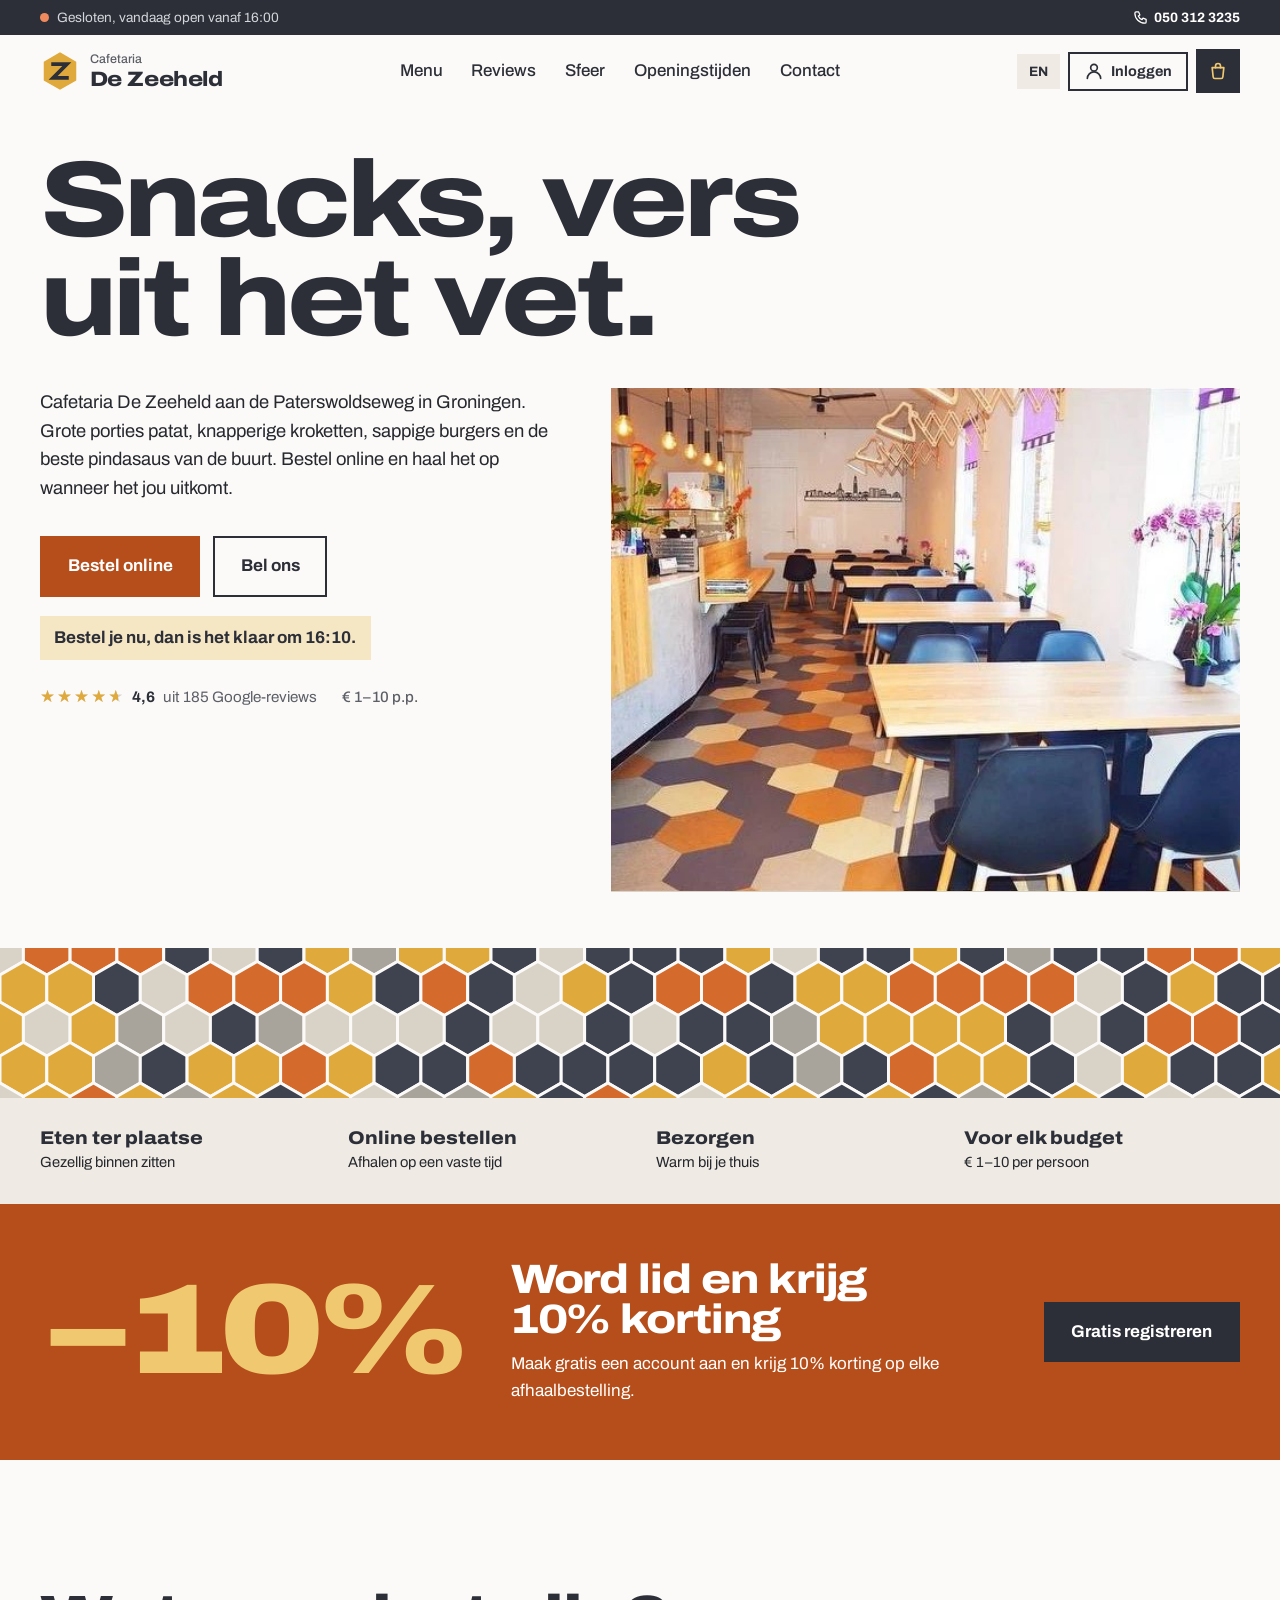
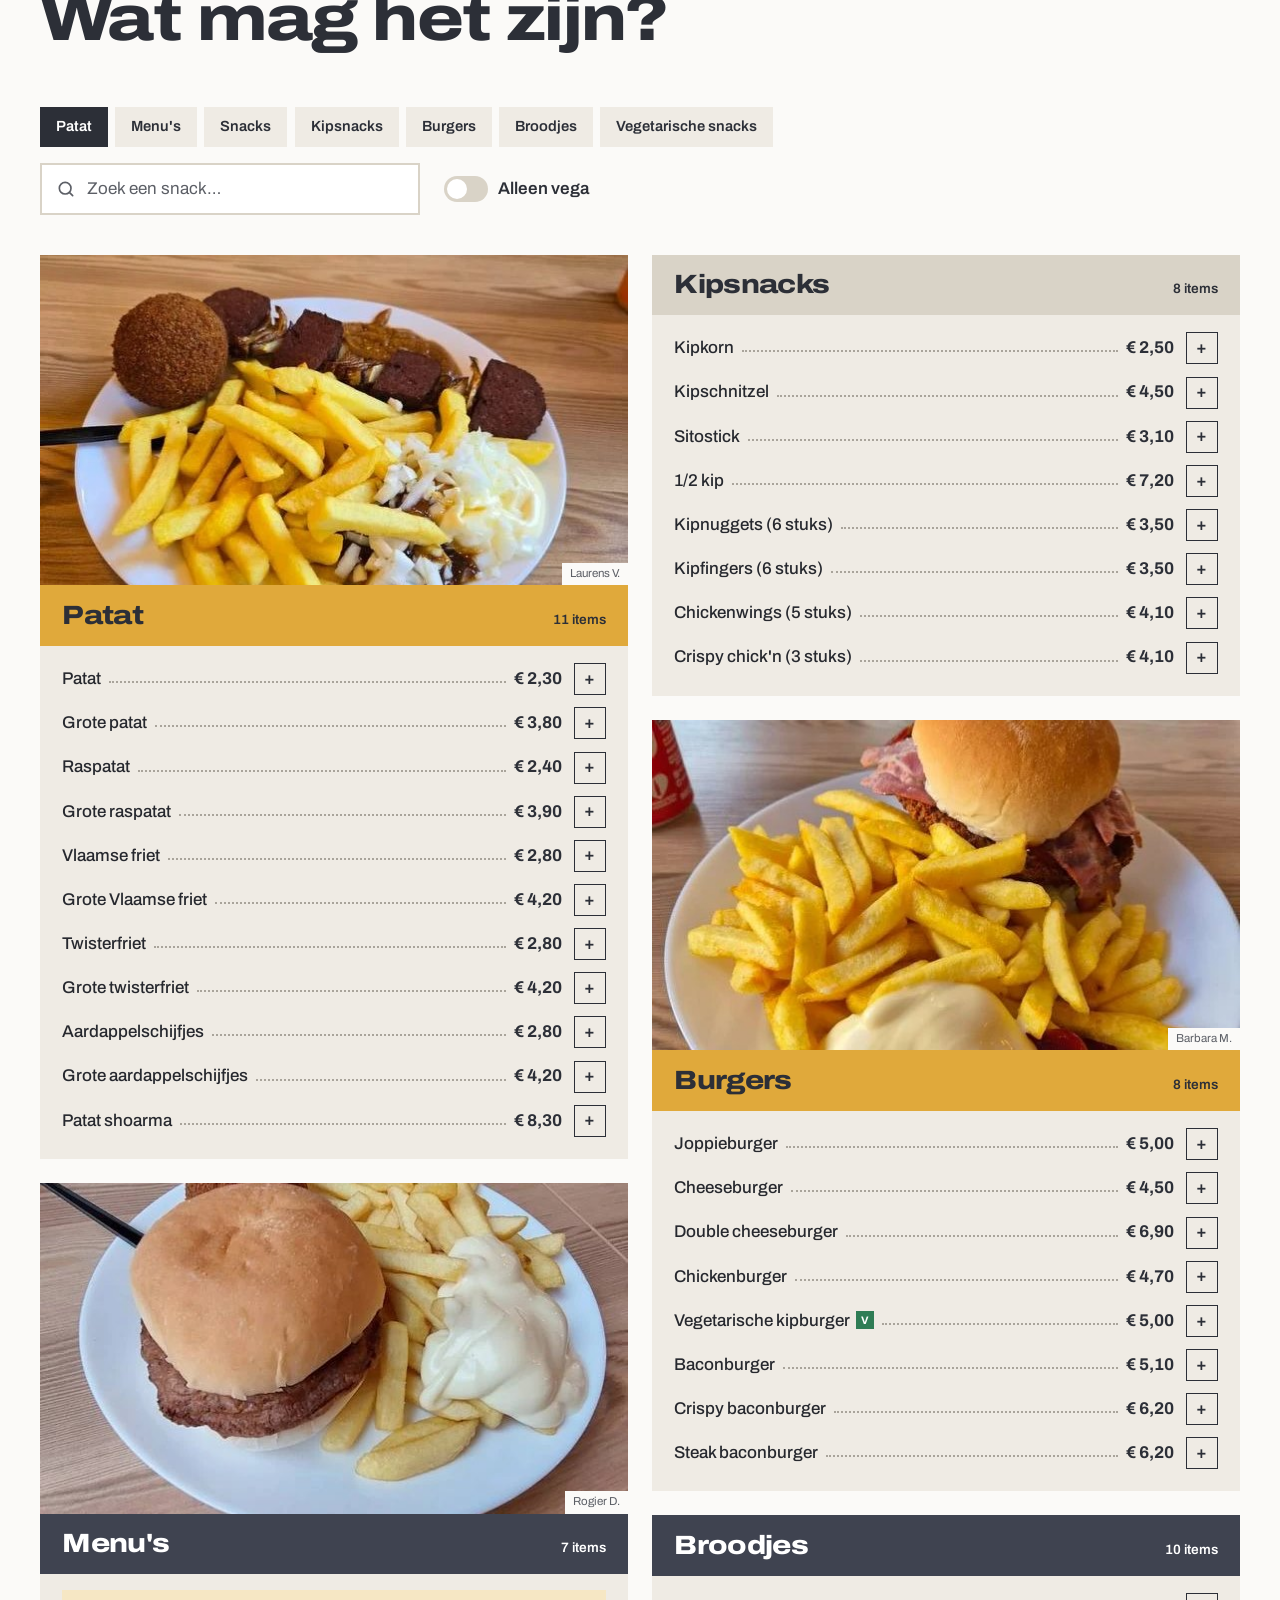
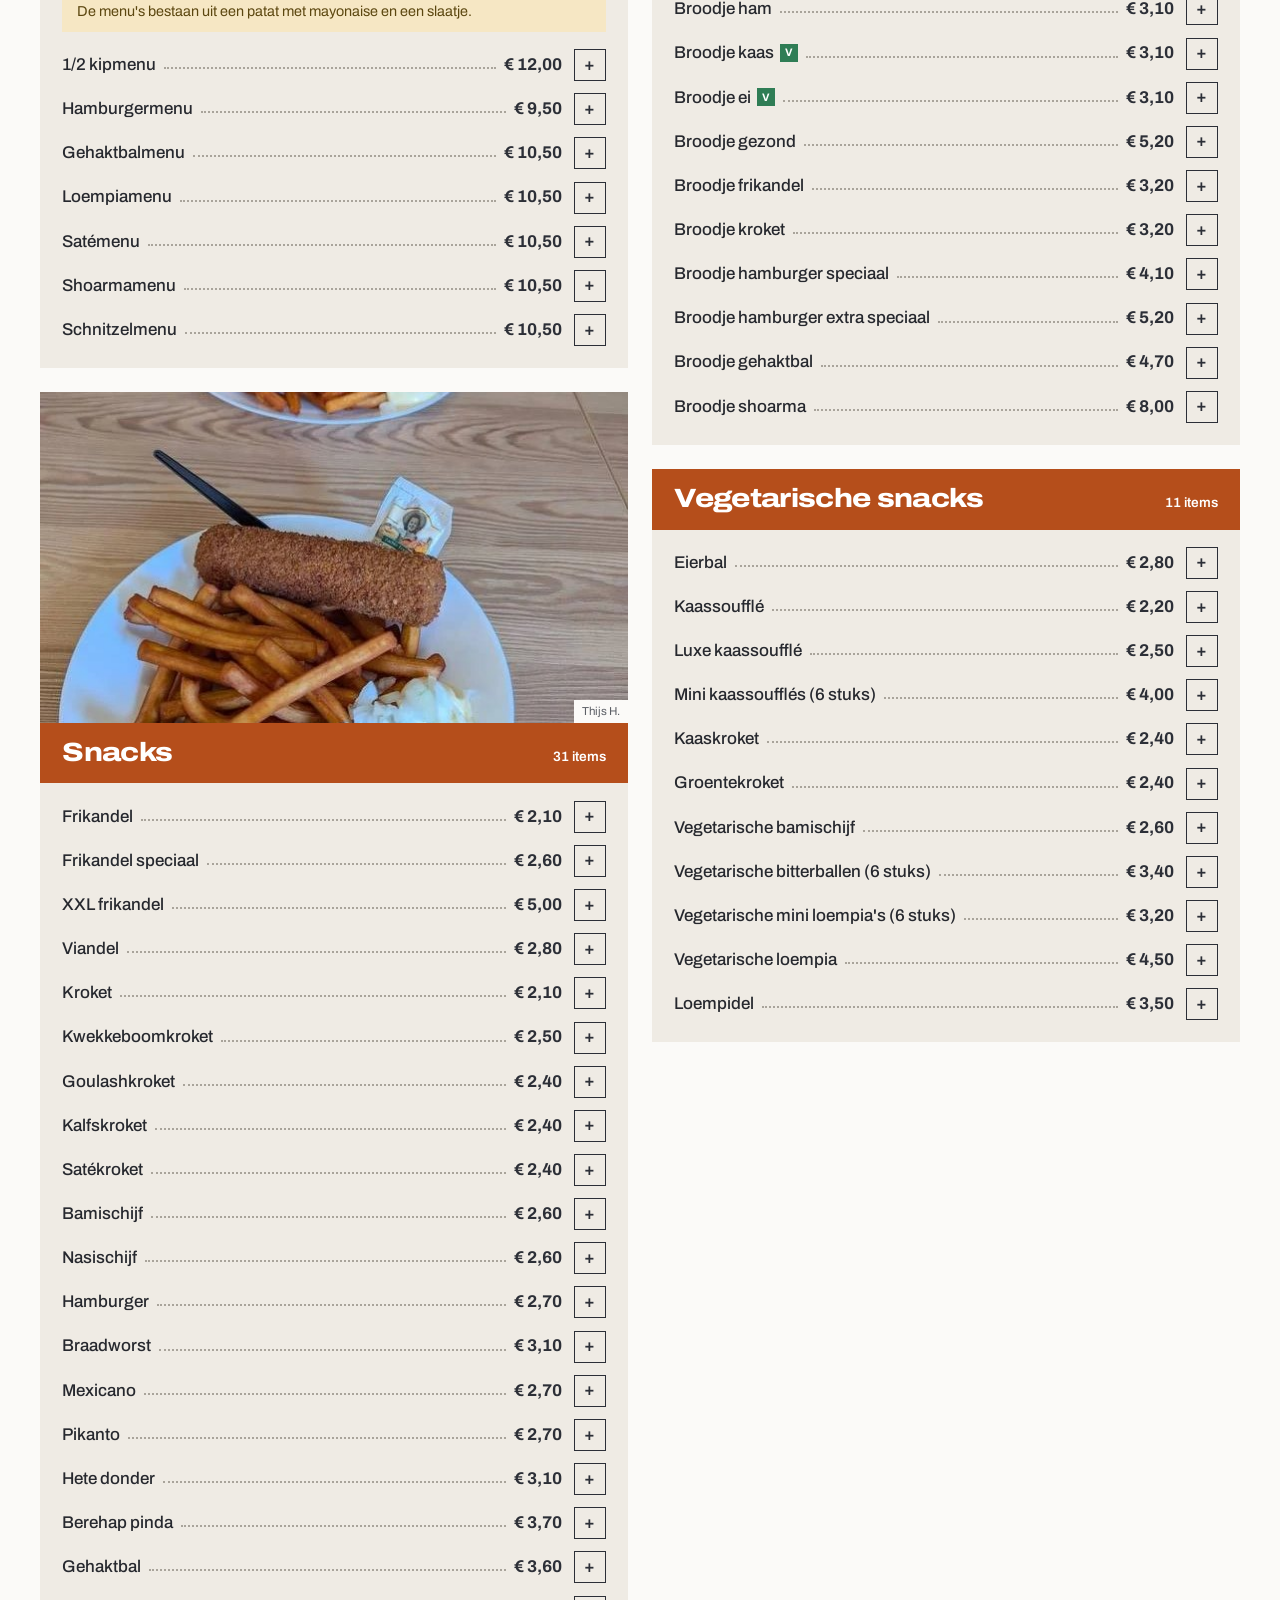
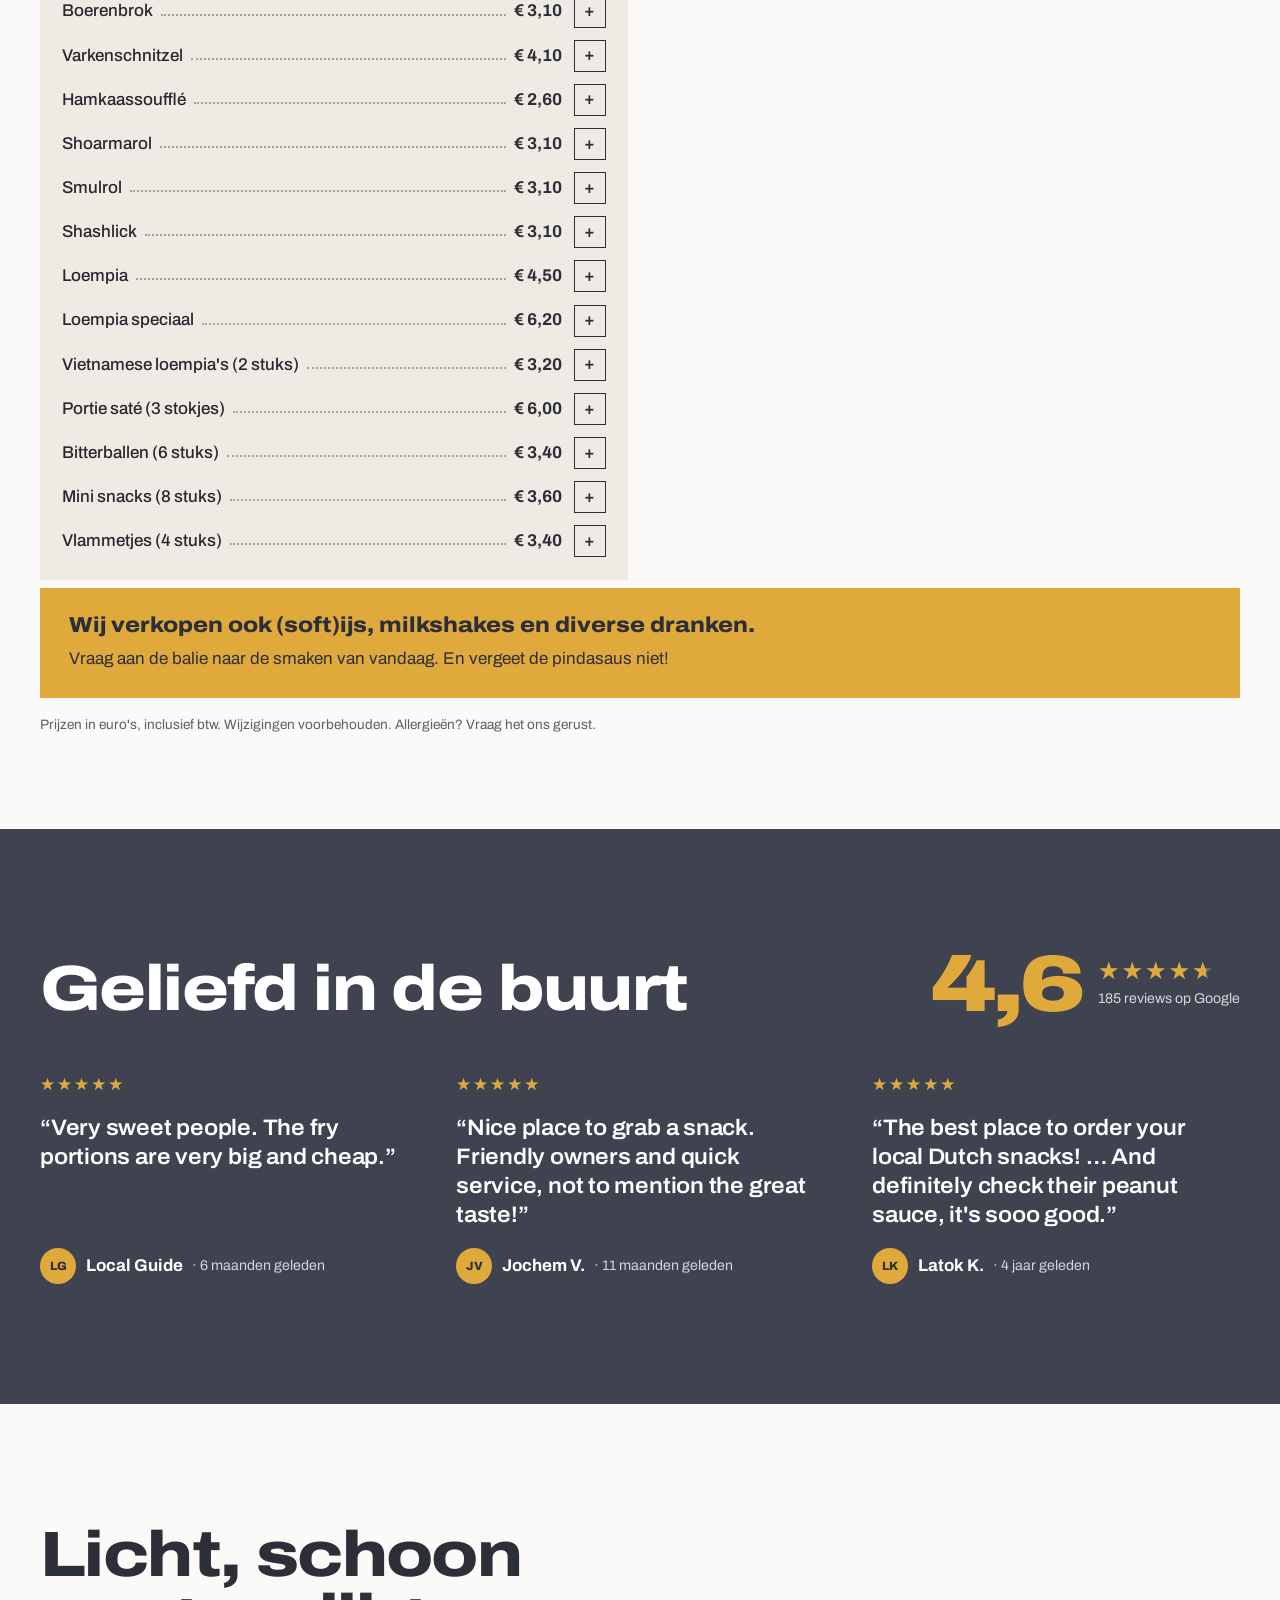
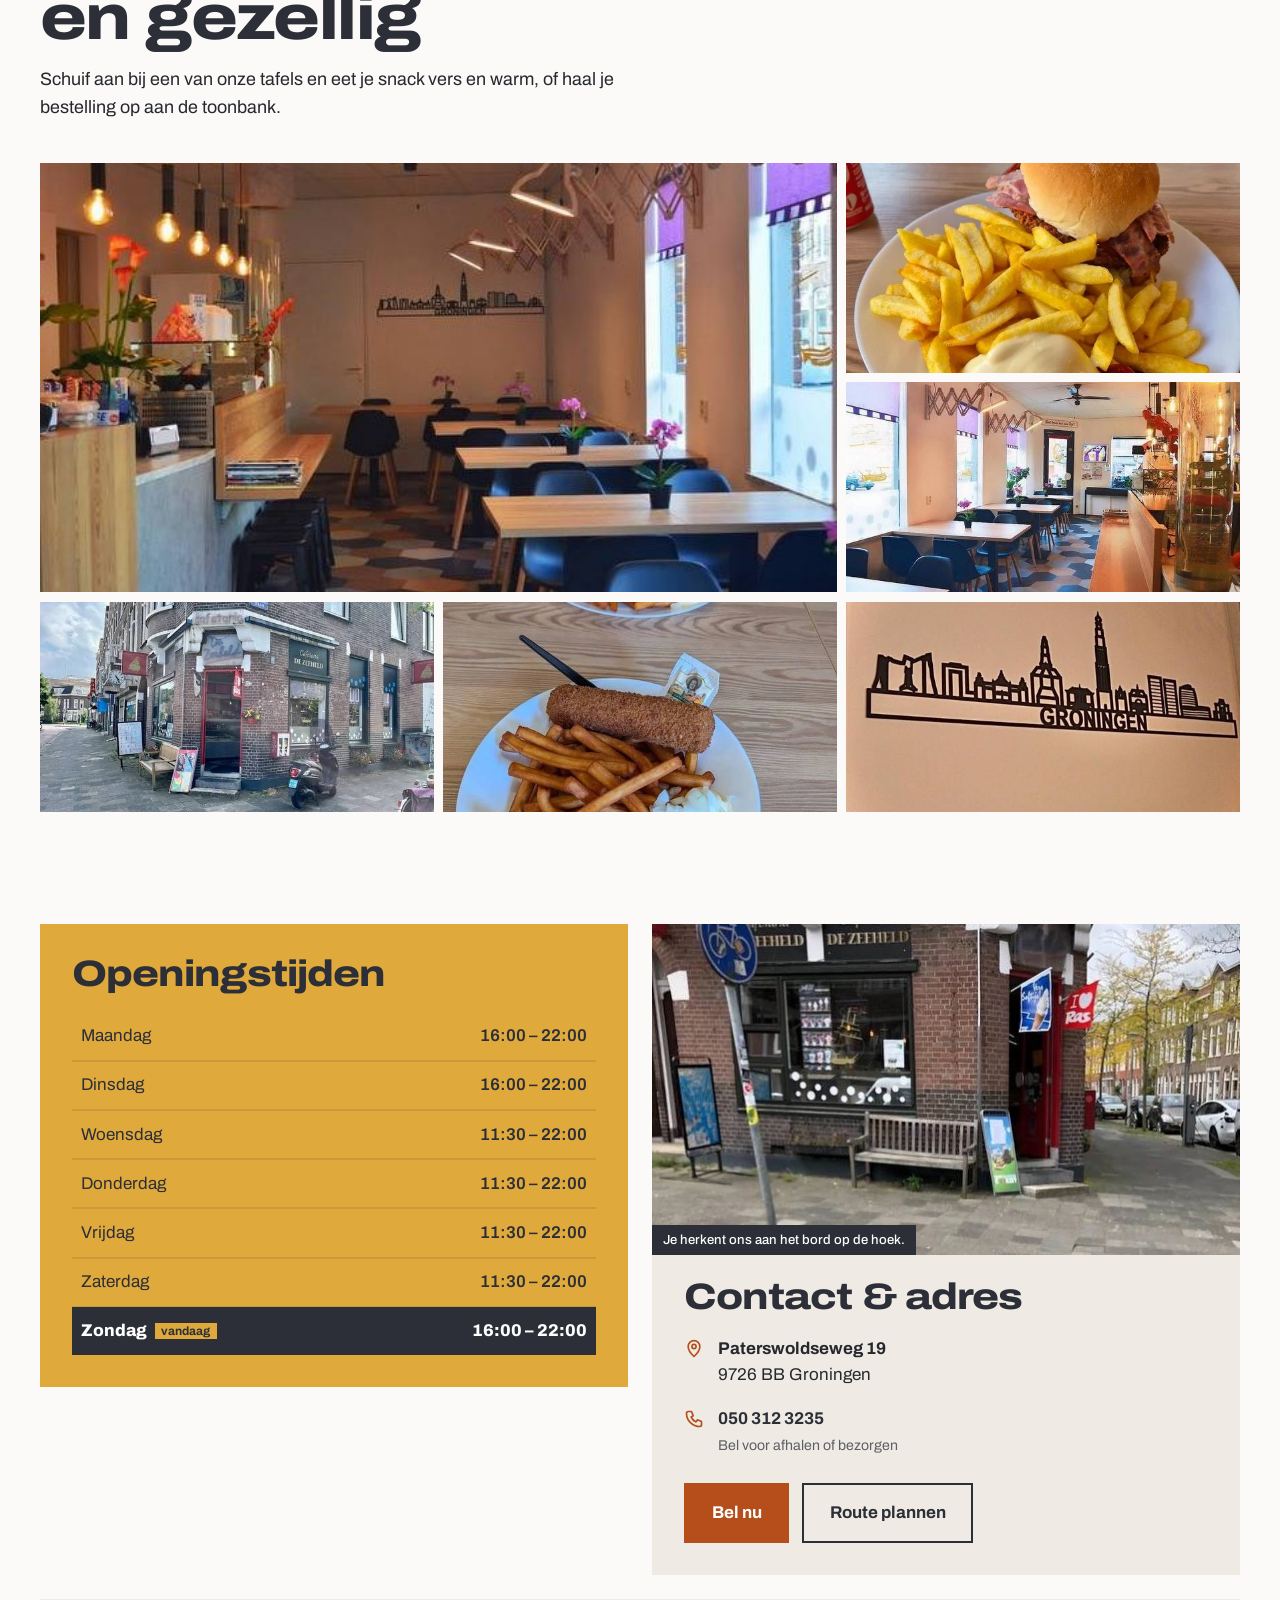
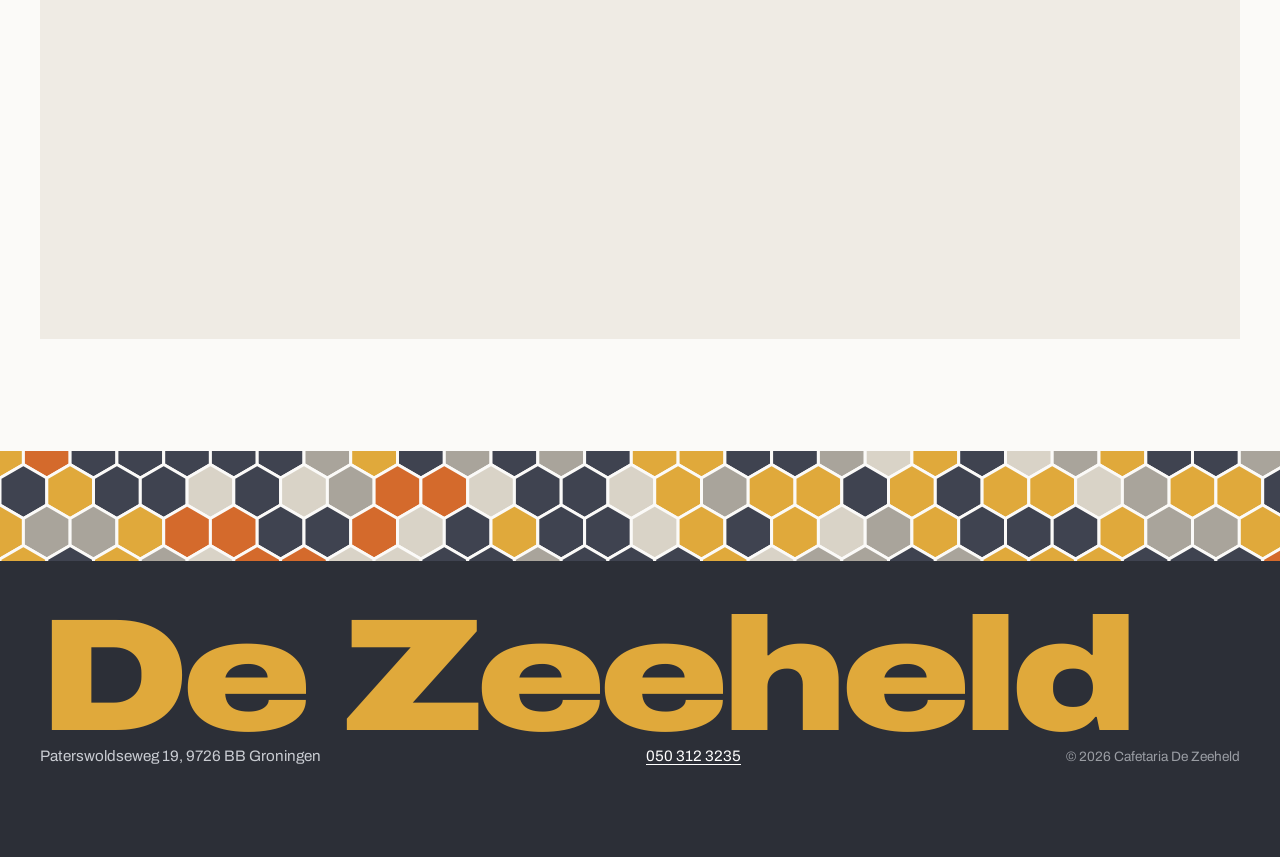
==== commit 5d4ecbcc: "Redesign: hexagon tile floor style with Archivo Co-Authored-By: Claude Opus 5.5 <noreply@anthropic.c" ====
--- a/index.html
+++ b/index.html
@@ -13,7 +13,7 @@
   <link rel="icon" href="img/favicon.svg" type="image/svg+xml">
   <link rel="preconnect" href="https://fonts.googleapis.com">
   <link rel="preconnect" href="https://fonts.gstatic.com" crossorigin>
-  <link href="https://fonts.googleapis.com/css2?family=Bodoni+Moda:ital,opsz,wght@0,6..96,500..900;1,6..96,500..700&family=Schibsted+Grotesk:wght@400;500;700&display=swap" rel="stylesheet">
+  <link href="https://fonts.googleapis.com/css2?family=Archivo:wdth,wght@62..125,400..900&display=swap" rel="stylesheet">
   <link rel="stylesheet" href="css/style.css">
   <link rel="stylesheet" href="css/order.css">
   <script type="application/ld+json">
@@ -74,15 +74,9 @@
 
   <main id="top">
     <section class="hero">
-      <div class="fascia">
-        <div class="container fascia__board">
-          <h1 class="fascia__name"><span class="fascia__script">Cafetaria</span><span class="fascia__caps">De Zeeheld</span></h1>
-          <span class="street-sign">Paterswoldseweg 19</span>
-        </div>
-      </div>
       <div class="container hero__inner">
+        <h1 class="hero__title" data-i18n="hero.title">Snacks, vers uit het vet.</h1>
         <div class="hero__text">
-          <p class="hero__title" data-i18n="hero.title">Echte Hollandse snacks, met liefde gebakken.</p>
           <p class="hero__lead" data-i18n="hero.lead">Grote porties patat, knapperige kroketten, sappige burgers en de beste pindasaus van de buurt. Kom langs, haal af of laat het bezorgen.</p>
           <div class="hero__cta">
             <a class="btn btn--primary" href="#menu" data-i18n="hero.order">Bestel online</a>
@@ -97,14 +91,11 @@
             <span class="price">€ 1–10 <span data-i18n="hero.pp">p.p.</span></span>
           </div>
         </div>
-        <figure class="hero__window">
-          <div class="awning" aria-hidden="true"></div>
-          <div class="hero__photo">
-            <img src="img/photos/burger.jpg" width="590" height="780" alt="Burger met patat, mayonaise en ketchup" data-i18n-alt="photo.burger">
-          </div>
-          <figcaption><span data-i18n="gal.photo">Foto</span>: Barbara M.</figcaption>
+        <figure class="hero__photo">
+          <img src="img/photos/interieur-1.jpg" width="590" height="440" alt="Ons interieur met houten tafels" data-i18n-alt="photo.interior1">
         </figure>
       </div>
+      <div class="floor" data-floor aria-hidden="true"></div>
       <div class="services">
         <div class="container services__grid">
         <div class="service"><strong data-i18n="svc.dine">Eten ter plaatse</strong><small data-i18n="svc.dineSub">Gezellig binnen zitten</small></div>
@@ -203,11 +194,11 @@
           <p class="section-lead" data-i18n="gal.text">Schuif aan bij een van onze tafels en eet je snack vers en warm, of haal je bestelling op aan de toonbank.</p>
         </div>
         <div class="gallery__grid" id="gallery">
-          <button type="button" class="gallery__item gallery__item--big" data-caption="photo.interior1" data-credit="Cafetaria De Zeeheld">
-            <img src="img/photos/interieur-1.jpg" width="590" height="440" loading="lazy" alt="Interieur" data-i18n-alt="photo.interior1">
-          </button>
-          <button type="button" class="gallery__item" data-caption="photo.interior2" data-credit="Cafetaria De Zeeheld">
+          <button type="button" class="gallery__item gallery__item--big" data-caption="photo.interior2" data-credit="Cafetaria De Zeeheld">
             <img src="img/photos/interieur-2.jpg" width="590" height="390" loading="lazy" alt="Toonbank" data-i18n-alt="photo.interior2">
+          </button>
+          <button type="button" class="gallery__item" data-caption="photo.burger" data-credit="Barbara M.">
+            <img src="img/photos/burger.jpg" width="590" height="780" loading="lazy" alt="Burger" data-i18n-alt="photo.burger">
           </button>
           <button type="button" class="gallery__item" data-caption="photo.interior3" data-credit="Cafetaria De Zeeheld">
             <img src="img/photos/interieur-3.jpg" width="590" height="394" loading="lazy" alt="Bij het raam" data-i18n-alt="photo.interior3">
@@ -269,8 +260,9 @@
   </main>
 
   <footer class="footer">
+    <div class="floor" data-floor aria-hidden="true"></div>
     <div class="container">
-      <p class="footer__name" aria-hidden="true"><span>Cafetaria</span>De Zeeheld</p>
+      <p class="footer__name" aria-hidden="true">De Zeeheld</p>
       <div class="footer__inner">
         <p>Paterswoldseweg 19, 9726 BB Groningen</p>
         <p><a href="tel:+31503123235">050 312 3235</a></p>
--- a/css/style.css
+++ b/css/style.css
@@ -1,63 +1,67 @@
 /*
-  De Zeeheld: de huisstijl komt van de gevel zelf.
-  Zwarte gevelplank met bladgoud, rode deur, bakstenen muur, paarse markiezen en wit stucwerk.
-  Vlakken worden gescheiden door een stap in toon, niet door lijnen of schaduwen.
+  De Zeeheld: de huisstijl komt van de vloer van de zaak.
+  Zeshoekige tegels in mosterd, oranje, leisteen en lichtgrijs, met witte muren erboven.
+  Vlakken worden gescheiden door een stap in kleur, niet door lijnen of schaduwen.
 */
 :root {
-  --lak: #1f2a2e;        /* gevelplank */
-  --lak-2: #2c3a3f;
-  --gold: #c99a3e;       /* bladgoud */
-  --gold-light: #e9c978;
-  --gold-dark: #8f6a22;
-  --red: #b3261e;        /* de voordeur */
-  --red-dark: #7e1812;
-  --brick: #7a3424;      /* metselwerk */
-  --lila: #6e4d8c;       /* markiezen */
-  --lila-soft: #ebe4f1;
-  --kalk: #f1f0eb;       /* stucwerk */
-  --paper: #fbfaf7;
-  --sand: #e7e4dc;       /* een stap donkerder dan kalk */
+  --white: #fbfaf8;        /* de muren */
+  --tile-light: #efebe4;   /* lichte tegel, een stap donkerder dan de muur */
+  --tile-grey: #d9d3c7;
+  --stone: #a9a49b;
+  --mustard: #e0a93b;
+  --mustard-light: #f0c870;
+  --mustard-dark: #a87a1c;
+  --mustard-soft: #f6e7c4;
+  --orange: #d46a2c;
+  --orange-deep: #b54e1b;  /* knoppen en het kortingsvlak */
+  --slate: #3f4350;        /* donkere tegel */
+  --slate-2: #2c2f37;      /* stoelen */
+  --ink: #26282e;
+  --muted: #5c5f66;
+  --line: #dcd6cb;
+  --paper: #ffffff;
   --green: #2f7d55;
-  --ink: #22292c;
-  --muted: #5d6669;
-  --line: #dcd8ce;
-  --radius: 2px;
-  --shadow: 0 18px 40px -16px rgba(31, 42, 46, .45);  /* alleen voor wat echt zweeft */
+  --radius: 0;
+  --shadow: 0 18px 40px -16px rgba(38, 40, 46, .45);  /* alleen voor wat echt zweeft */
   --ease-out: cubic-bezier(.16, 1, .3, 1);
-  --font-display: "Bodoni Moda", "Didot", Georgia, serif;
-  --font-body: "Schibsted Grotesk", system-ui, -apple-system, "Segoe UI", sans-serif;
+  --font-display: "Archivo", system-ui, sans-serif;
+  --font-body: "Archivo", system-ui, -apple-system, "Segoe UI", sans-serif;
 }
 
 *, *::before, *::after { box-sizing: border-box; }
-html { scroll-behavior: smooth; scroll-padding-top: 84px; scrollbar-color: var(--lak-2) var(--kalk); }
+html { scroll-behavior: smooth; scroll-padding-top: 84px; scrollbar-color: var(--slate) var(--tile-light); }
 body {
   margin: 0;
   font-family: var(--font-body);
   font-size: 17px;
-  line-height: 1.6;
+  line-height: 1.55;
   color: var(--ink);
-  background: var(--kalk);
-  caret-color: var(--red);
+  background: var(--white);
+  caret-color: var(--orange-deep);
   -webkit-font-smoothing: antialiased;
 }
-::selection { background: var(--gold-light); color: var(--lak); }
+::selection { background: var(--mustard); color: var(--ink); }
 img, svg { display: block; max-width: 100%; }
 a { color: inherit; text-underline-offset: .2em; text-decoration-thickness: 1px; }
-h1, h2, h3 { font-family: var(--font-display); font-weight: 700; line-height: 1.05; margin: 0; text-wrap: balance; }
-h2 { font-size: clamp(2.3rem, 4.8vw, 3.6rem); color: var(--lak); letter-spacing: -.015em; }
-:focus-visible { outline: 3px solid var(--gold); outline-offset: 2px; }
-
-.container { width: min(1180px, 100% - 32px); margin-inline: auto; }
-
-.section-head { margin-bottom: 2.4rem; max-width: 46rem; }
-.section-lead { max-width: 40rem; margin: 1rem 0 0; font-size: 1.1rem; }
+h1, h2, h3 {
+  font-family: var(--font-display);
+  font-weight: 800; font-stretch: 118%;
+  line-height: .98; letter-spacing: -.025em;
+  margin: 0; text-wrap: balance;
+}
+h2 { font-size: clamp(2.3rem, 5vw, 4rem); color: var(--slate-2); }
+:focus-visible { outline: 3px solid var(--orange); outline-offset: 2px; }
+
+.container { width: min(1200px, 100% - 32px); margin-inline: auto; }
+.section-head { margin-bottom: 2.6rem; max-width: 46rem; }
+.section-lead { max-width: 40rem; margin: 1rem 0 0; font-size: 1.12rem; }
 
 .ico { width: 20px; height: 20px; flex: none; fill: none; stroke: currentColor; stroke-width: 2; stroke-linecap: round; stroke-linejoin: round; }
 
-/* Knoppen: vlak, één kleur, rechte hoeken zoals een geschilderd bord */
+/* Knoppen: vlak, één kleur, rechte hoeken zoals een tegel */
 .btn {
   display: inline-flex; align-items: center; justify-content: center; gap: .5rem;
-  padding: .9rem 1.5rem;
+  padding: .95rem 1.6rem;
   border-radius: var(--radius);
   font: inherit; font-weight: 700;
   text-decoration: none;
@@ -66,301 +70,252 @@
   transition: transform .15s var(--ease-out), background .15s ease, color .15s ease;
 }
 .btn:active { transform: translateY(2px) scale(.98); }
-.btn--primary { background: var(--red); color: #fff; }
-.btn--primary:hover { background: var(--red-dark); }
-.btn--outline { color: var(--lak); border-color: var(--lak); }
-.btn--outline:hover { background: var(--lak); color: var(--kalk); }
+.btn--primary { background: var(--orange-deep); color: #fff; }
+.btn--primary:hover { background: #973f14; }
+.btn--outline { color: var(--slate-2); border-color: var(--slate-2); }
+.btn--outline:hover { background: var(--slate-2); color: #fff; }
 
 /* Bovenbalk */
-.topbar { background: var(--lak); color: #cfd6d6; font-size: .85rem; }
+.topbar { background: var(--slate-2); color: #d4d6db; font-size: .85rem; }
 .topbar__inner { display: flex; justify-content: space-between; align-items: center; gap: 1rem; padding: .45rem 0; }
 .topbar__phone { display: inline-flex; align-items: center; gap: .4rem; text-decoration: none; font-weight: 700; color: #fff; white-space: nowrap; }
 .topbar__phone .ico { width: 15px; height: 15px; }
 .status { display: inline-flex; align-items: center; gap: .5rem; }
-.status__dot { width: 9px; height: 9px; border-radius: 50%; background: #9aa3a5; flex: none; }
+.status__dot { width: 9px; height: 9px; border-radius: 50%; background: #9aa0a8; flex: none; }
 .status.is-open .status__dot { background: #5ad48a; box-shadow: 0 0 0 0 rgba(90,212,138,.7); animation: pulse 2s infinite; }
-.status.is-closed .status__dot { background: #f07a6e; }
+.status.is-closed .status__dot { background: #f08a5e; }
 @keyframes pulse { 70% { box-shadow: 0 0 0 8px rgba(90,212,138,0); } 100% { box-shadow: 0 0 0 0 rgba(90,212,138,0); } }
 
 /* Header */
 .header {
   position: sticky; top: 0; z-index: 50;
-  background: var(--kalk);
+  background: var(--white);
   transition: box-shadow .2s;
 }
-.header.is-scrolled { box-shadow: 0 10px 24px -18px rgba(31,42,46,.55); }
+.header.is-scrolled { box-shadow: 0 10px 24px -18px rgba(38,40,46,.55); }
 .header__inner { display: flex; align-items: center; justify-content: space-between; height: 72px; gap: 1rem; }
-.logo { display: flex; align-items: center; gap: .65rem; text-decoration: none; color: var(--lak); }
-.logo__text { font-family: var(--font-display); font-weight: 800; font-size: 1.4rem; line-height: 1; }
-.logo__text small { display: block; font-style: italic; font-weight: 600; font-size: .8rem; color: var(--red); margin-bottom: 2px; }
-
-.nav { display: flex; gap: 1.9rem; }
-.nav a { text-decoration: none; font-weight: 500; color: var(--lak); position: relative; }
-.nav a::after { content: ""; position: absolute; left: 0; right: 100%; bottom: -4px; height: 2px; background: var(--red); transition: right .25s var(--ease-out); }
+.logo { display: flex; align-items: center; gap: .6rem; text-decoration: none; color: var(--slate-2); }
+.logo__text { font-weight: 800; font-stretch: 118%; font-size: 1.3rem; line-height: 1; letter-spacing: -.02em; }
+.logo__text small { display: block; font-weight: 500; font-stretch: 100%; font-size: .78rem; letter-spacing: 0; color: var(--muted); margin-bottom: 3px; }
+
+.nav { display: flex; gap: 1.8rem; }
+.nav a { text-decoration: none; font-weight: 500; color: var(--slate-2); position: relative; }
+.nav a::after { content: ""; position: absolute; left: 0; right: 100%; bottom: -5px; height: 3px; background: var(--mustard); transition: right .25s var(--ease-out); }
 .nav a:hover::after, .nav a:focus-visible::after { right: 0; }
 
 .header__actions { display: flex; align-items: center; gap: .5rem; }
 .lang {
   font: inherit; font-size: .85rem; font-weight: 700;
-  padding: .4rem .75rem; border-radius: var(--radius);
-  border: 2px solid var(--lak); background: transparent; color: var(--lak); cursor: pointer;
+  padding: .45rem .75rem; border-radius: var(--radius);
+  border: 0; background: var(--tile-light); color: var(--slate-2); cursor: pointer;
   transition: background .15s, color .15s;
 }
-.lang:hover { background: var(--lak); color: var(--kalk); }
+.lang:hover { background: var(--slate-2); color: #fff; }
 .burger { display: none; width: 44px; height: 44px; border: 0; background: transparent; cursor: pointer; padding: 10px; }
-.burger span { display: block; height: 2px; margin: 6px 0; background: var(--lak); transition: transform .2s, opacity .2s; }
+.burger span { display: block; height: 3px; margin: 5px 0; background: var(--slate-2); transition: transform .2s, opacity .2s; }
 .burger[aria-expanded="true"] span:nth-child(1) { transform: translateY(8px) rotate(45deg); }
 .burger[aria-expanded="true"] span:nth-child(2) { opacity: 0; }
 .burger[aria-expanded="true"] span:nth-child(3) { transform: translateY(-8px) rotate(-45deg); }
 
-/* Hero: de gevel */
-.fascia {
-  background: var(--lak);
-  border-top: 14px solid #fff;               /* stucwerk lijst boven de plank */
-}
-.fascia__board {
-  position: relative;
-  padding: clamp(1.6rem, 4vw, 2.8rem) 1rem clamp(1.4rem, 3.4vw, 2.4rem);
-  text-align: center;
-}
-.fascia__name { display: flex; flex-direction: column; align-items: center; color: var(--gold-light); }
-.fascia__script, .fascia__caps { text-shadow: 0 2px 3px rgba(0,0,0,.55); }
-.fascia__script { font-style: italic; font-weight: 600; font-size: clamp(1.3rem, 3.2vw, 2.4rem); line-height: 1.1; color: var(--gold); }
-.fascia__caps {
-  font-weight: 800;
-  font-size: clamp(2.6rem, 10.6vw, 8.6rem);
-  line-height: .95;
-  letter-spacing: .03em;
-  text-transform: uppercase;
-}
-
-/* Het blauwe straatnaambordje op de hoek van het pand */
-.street-sign {
-  position: absolute; top: -9px; right: 0;
-  padding: .2rem .65rem;
-  background: #1f4596; color: #fff;
-  border: 2px solid #fff; border-radius: 3px;
-  box-shadow: 0 0 0 1px #1f4596;
-  font-size: .72rem; font-weight: 700; letter-spacing: .02em;
-  white-space: nowrap;
-}
-
+/* Hero */
 .hero__inner {
-  display: grid; grid-template-columns: 1.1fr .9fr; gap: 3rem;
+  display: grid; grid-template-columns: .9fr 1.1fr; gap: 2.4rem 3.5rem;
   align-items: start;
-  padding-top: 3.2rem;
-}
-.hero__text { padding-top: 3rem; }
+  padding-block: 2.8rem 3.5rem;
+}
 .hero__title {
-  margin: 0;
-  font-family: var(--font-display); font-weight: 700;
-  font-size: clamp(2.1rem, 4.4vw, 3.4rem); line-height: 1.05; letter-spacing: -.015em;
-  color: var(--lak);
-  max-width: 15ch;
-  text-wrap: balance;
-}
-.hero__lead { font-size: 1.15rem; max-width: 34rem; margin: 1.4rem 0 2rem; }
-.hero__cta { display: flex; flex-wrap: wrap; gap: 1rem; }
-.hero__ready { margin: 1.1rem 0 0; font-weight: 700; color: var(--green); }
+  grid-column: 1 / -1;
+  font-size: clamp(2.4rem, 8.4vw, 7.4rem);
+  line-height: .92; letter-spacing: -.035em;
+  color: var(--slate-2);
+}
+.hero__lead { font-size: 1.15rem; max-width: 33rem; margin: 0 0 2.1rem; }
+.hero__cta { display: flex; flex-wrap: wrap; gap: .8rem; }
+.hero__ready {
+  display: inline-block;
+  margin: 1.2rem 0 0; padding: .55rem .9rem;
+  background: var(--mustard-soft); color: var(--slate-2);
+  font-weight: 700;
+}
 .hero__ready[hidden] { display: none; }
-.hero__meta { display: flex; flex-wrap: wrap; align-items: center; gap: .6rem 1.6rem; margin-top: 1.8rem; color: var(--muted); font-size: .95rem; }
+.hero__meta { display: flex; flex-wrap: wrap; align-items: center; gap: .6rem 1.6rem; margin-top: 1.6rem; color: var(--muted); font-size: .95rem; }
 .rating { display: inline-flex; align-items: center; gap: .45rem; text-decoration: none; }
 .rating:hover strong { text-decoration: underline; }
-.rating strong { color: var(--lak); }
+.rating strong { color: var(--slate-2); }
 .price { font-weight: 500; }
 
-/* Sterren: grijze rij met een gouden rij erover, afgekapt op de score */
+.hero__photo { position: relative; margin: 0; aspect-ratio: 5 / 4; overflow: hidden; background: var(--tile-grey); }
+.hero__photo img { width: 100%; height: 100%; object-fit: cover; object-position: 30% 60%; }
+.hero__photo figcaption { position: absolute; left: 0; bottom: 0; padding: .35rem .7rem; background: var(--white); font-size: .8rem; color: var(--muted); }
+
+/* Sterren: grijze rij met een gekleurde rij erover, afgekapt op de score */
 .stars {
   --percent: calc(var(--rating) / 5 * 100%);
-  position: relative;
-  display: inline-block;
-  font-size: 1.05rem;
-  letter-spacing: 2px;
-  line-height: 1;
-  color: #d4cfc2;
-  white-space: nowrap;
+  position: relative; display: inline-block;
+  font-size: 1.05rem; letter-spacing: 2px; line-height: 1;
+  color: var(--tile-grey); white-space: nowrap;
 }
 .stars::before {
   content: "★★★★★";
   position: absolute; left: 0; top: 0;
   width: var(--percent); overflow: hidden;
-  color: var(--gold);
+  color: var(--mustard);
 }
 .stars--lg { font-size: 1.5rem; }
 
-/* Etalage met markies */
-.hero__window { margin: 0; justify-self: end; width: min(430px, 100%); }
-.awning {
-  height: 64px; margin: 0 -14px;
-  background: repeating-linear-gradient(90deg, var(--lila) 0 30px, #fff 30px 60px);
-  -webkit-mask:
-    linear-gradient(#000 0 0) top / 100% calc(100% - 15px) no-repeat,
-    radial-gradient(circle 15px at 50% 0, #000 98%, transparent) bottom / 30px 15px repeat-x;
-          mask:
-    linear-gradient(#000 0 0) top / 100% calc(100% - 15px) no-repeat,
-    radial-gradient(circle 15px at 50% 0, #000 98%, transparent) bottom / 30px 15px repeat-x;
-  position: relative; z-index: 1;
-  transform-origin: top;
-}
-.hero__photo {
-  margin-top: -14px;
-  aspect-ratio: 4 / 5;
-  border: 10px solid var(--lak);
-  overflow: hidden;
-  background: var(--lak-2);
-}
-.hero__photo img { width: 100%; height: 100%; object-fit: cover; }
-.hero__window figcaption { margin-top: .6rem; font-size: .8rem; color: var(--muted); text-align: right; }
-
-/* Diensten: onderaan de gevel, een stap donkerder */
-.services { margin-top: 4.5rem; background: var(--sand); }
-.services__grid { display: grid; grid-template-columns: repeat(4, 1fr); gap: 2rem; padding-block: 1.5rem; }
-.service strong { display: block; font-family: var(--font-display); font-size: 1.25rem; color: var(--lak); line-height: 1.2; }
-.service small { font-size: .9rem; }
-
-/* Openingsmoment: de plank wordt verguld, de markies rolt uit, de etalage gaat aan */
+/* De tegelvloer, door main.js gelegd. Zonder script blijft het een effen vlak. */
+.floor { height: 150px; background: var(--slate); overflow: hidden; }
+.floor svg { width: 100%; height: 100%; }
+.floor polygon { transform-box: fill-box; transform-origin: center; }
 @media (prefers-reduced-motion: no-preference) {
-  .fascia__script, .fascia__caps { animation: gild 1.1s var(--ease-out) both; }
-  .fascia__script { animation-delay: .1s; }
-  .fascia__caps { animation-delay: .25s; }
-  .awning { animation: unroll .8s .7s var(--ease-out) both; }
-  .hero__photo img { animation: settle 1.6s .8s var(--ease-out) both; }
+  .floor.is-laying polygon { animation: lay .6s var(--ease-out) both; animation-delay: calc(var(--d) * 1ms); }
   .hero__text > * { animation: rise .8s var(--ease-out) both; }
-  .hero__text > :nth-child(1) { animation-delay: .55s; }
-  .hero__text > :nth-child(2) { animation-delay: .63s; }
-  .hero__text > :nth-child(3) { animation-delay: .71s; }
-  .hero__text > :nth-child(4) { animation-delay: .79s; }
-  .hero__text > :nth-child(5) { animation-delay: .87s; }
-}
-@keyframes gild { from { clip-path: inset(0 100% 0 0); } to { clip-path: inset(0 0 0 0); } }
-@keyframes unroll { from { transform: scaleY(.05); } to { transform: none; } }
-@keyframes settle { from { transform: scale(1.08); opacity: .4; } to { transform: none; opacity: 1; } }
-@keyframes rise { from { transform: translateY(20px); opacity: 0; } to { transform: none; opacity: 1; } }
+  .hero__title { animation: rise .8s var(--ease-out) both; }
+  .hero__text > :nth-child(1) { animation-delay: .08s; }
+  .hero__text > :nth-child(2) { animation-delay: .15s; }
+  .hero__text > :nth-child(3) { animation-delay: .22s; }
+  .hero__text > :nth-child(4) { animation-delay: .29s; }
+  .hero__photo img { animation: settle 1.6s .1s var(--ease-out) both; }
+}
+@keyframes lay { from { transform: scale(.2) rotate(-30deg); opacity: 0; } to { transform: none; opacity: 1; } }
+@keyframes rise { from { transform: translateY(22px); opacity: 0; } to { transform: none; opacity: 1; } }
+@keyframes settle { from { transform: scale(1.07); } to { transform: none; } }
+
+/* Diensten: vier feiten op de lichte tegel */
+.services { background: var(--tile-light); }
+.services__grid { display: grid; grid-template-columns: repeat(4, 1fr); gap: 2rem; padding-block: 1.8rem; }
+.service strong { display: block; font-weight: 800; font-stretch: 112%; font-size: 1.15rem; color: var(--slate-2); line-height: 1.2; }
+.service small { font-size: .92rem; }
+
+/* Ledenkorting: een vol oranje vlak */
+.promo { background: var(--orange-deep); color: #fff; }
+.promo__inner {
+  display: grid; grid-template-columns: auto 1fr auto; align-items: center; gap: 1.5rem 3rem;
+  padding-block: 3.5rem;
+}
+.promo__badge {
+  font-weight: 900; font-stretch: 125%;
+  font-size: clamp(4rem, 10vw, 8.5rem); line-height: .85; letter-spacing: -.04em;
+  color: var(--mustard-light);
+}
+.promo__text h2 { color: #fff; font-size: clamp(1.7rem, 3.2vw, 2.6rem); }
+.promo__text p { margin: .7rem 0 0; color: #fff; max-width: 34rem; }
+.promo .btn--primary { background: var(--slate-2); }
+.promo .btn--primary:hover { background: #000; }
 
 /* Menu */
-.menu { padding: 7.5rem 0 5rem; }
+.menu { padding: 8rem 0 5rem; }
 .menu__tools {
   position: sticky; top: 72px; z-index: 20;
-  background: var(--kalk);
+  background: var(--white);
   padding: .9rem 0;
-  margin-bottom: 1.5rem;
+  margin-bottom: 1.6rem;
 }
 .chips { display: flex; gap: .45rem; overflow-x: auto; scrollbar-width: none; padding-bottom: .2rem; }
 .chips::-webkit-scrollbar { display: none; }
 .chip {
   flex: none;
-  font: inherit; font-size: .92rem; font-weight: 500;
-  padding: .5rem 1rem; border-radius: var(--radius);
-  border: 0; background: var(--sand); color: var(--lak);
+  font: inherit; font-size: .92rem; font-weight: 600;
+  padding: .55rem 1rem; border-radius: var(--radius);
+  border: 0; background: var(--tile-light); color: var(--slate-2);
   cursor: pointer; white-space: nowrap;
   transition: background .15s, color .15s;
 }
-.chip:hover { background: var(--line); }
-.chip.is-active { background: var(--lak); color: var(--gold-light); }
+.chip:hover { background: var(--tile-grey); }
+.chip.is-active { background: var(--slate-2); color: #fff; }
 .menu__filters { display: flex; flex-wrap: wrap; align-items: center; gap: 1rem 1.5rem; margin-top: .8rem; }
 .search {
   flex: 1 1 260px; max-width: 380px;
   display: flex; align-items: center; gap: .55rem;
-  padding: .55rem .9rem; border-radius: var(--radius);
-  background: var(--paper); border: 1.5px solid var(--line);
+  padding: .6rem .9rem; border-radius: var(--radius);
+  background: var(--paper); border: 2px solid var(--tile-grey);
   color: var(--muted);
 }
-.search:focus-within { border-color: var(--lak); }
+.search:focus-within { border-color: var(--slate-2); }
 .search input { border: 0; outline: 0; background: transparent; font: inherit; width: 100%; color: var(--ink); }
 .search input::placeholder { color: var(--muted); }
-.toggle { display: inline-flex; align-items: center; gap: .6rem; font-weight: 500; color: var(--lak); cursor: pointer; user-select: none; }
+.toggle { display: inline-flex; align-items: center; gap: .6rem; font-weight: 600; color: var(--slate-2); cursor: pointer; user-select: none; }
 .toggle input { position: absolute; opacity: 0; pointer-events: none; }
-.toggle__track { width: 44px; height: 26px; border-radius: 999px; background: #cfcabd; position: relative; transition: background .2s; }
+.toggle__track { width: 44px; height: 26px; border-radius: 999px; background: var(--tile-grey); position: relative; transition: background .2s; }
 .toggle__track::after { content: ""; position: absolute; top: 3px; left: 3px; width: 20px; height: 20px; border-radius: 50%; background: #fff; transition: transform .2s var(--ease-out); }
 .toggle input:checked + .toggle__track { background: var(--green); }
 .toggle input:checked + .toggle__track::after { transform: translateX(18px); }
-.toggle input:focus-visible + .toggle__track { outline: 3px solid var(--gold); outline-offset: 2px; }
+.toggle input:focus-visible + .toggle__track { outline: 3px solid var(--orange); outline-offset: 2px; }
 
 .menu__grid { columns: 2 380px; column-gap: 1.5rem; }
 
-/* Elke categorie krijgt een eigen bordje, net als de gevelplank */
+/* Elke categorie krijgt de kleur van een andere tegel */
 .cat {
+  --cat-bg: var(--mustard); --cat-fg: var(--slate-2);
   break-inside: avoid;
-  background: var(--paper);
-  border-radius: var(--radius);
+  background: var(--tile-light);
   overflow: hidden;
   margin-bottom: 1.5rem;
 }
+.cat:nth-child(4n+2) { --cat-bg: var(--slate); --cat-fg: #fff; }
+.cat:nth-child(4n+3) { --cat-bg: var(--orange-deep); --cat-fg: #fff; }
+.cat:nth-child(4n+4) { --cat-bg: var(--tile-grey); --cat-fg: var(--slate-2); }
 .cat__head {
   display: flex; align-items: baseline; gap: .8rem;
-  padding: 1rem 1.4rem .9rem;
-  background: var(--lak);
-}
-.cat h3 { font-size: 1.6rem; color: var(--gold-light); }
-.cat__count { margin-left: auto; font-size: .82rem; color: #aab4b4; white-space: nowrap; }
-.cat__note { margin: 1rem 1.4rem 0; padding: .6rem .9rem; background: #f3e8cc; font-size: .9rem; color: #5c4710; }
+  padding: 1.1rem 1.4rem 1rem;
+  background: var(--cat-bg); color: var(--cat-fg);
+}
+.cat h3 { font-size: 1.65rem; }
+.cat__count { margin-left: auto; font-size: .85rem; font-weight: 600; white-space: nowrap; }
+.cat__note { margin: 1rem 1.4rem 0; padding: .6rem .9rem; background: var(--mustard-soft); font-size: .9rem; color: #5c4710; }
 .cat ul { list-style: none; margin: 0; padding: .7rem 1.4rem 1rem; }
 .item { display: flex; align-items: baseline; gap: .5rem; padding: .38rem 0; }
 .item__name { font-weight: 500; }
-.item__dots { flex: 1; border-bottom: 2px dotted #cdc7b8; transform: translateY(-4px); min-width: 1rem; }
-.item__price { font-weight: 700; color: var(--lak); font-variant-numeric: tabular-nums; white-space: nowrap; }
-.veg { display: inline-block; margin-left: .35rem; font-size: .68rem; font-weight: 700; color: #fff; background: var(--green); border-radius: var(--radius); padding: .05rem .32rem; vertical-align: 2px; }
-mark { background: #f3dd94; color: inherit; padding: 0 1px; }
+.item__dots { flex: 1; border-bottom: 2px dotted var(--stone); transform: translateY(-4px); min-width: 1rem; }
+.item__price { font-weight: 700; color: var(--slate-2); font-variant-numeric: tabular-nums; white-space: nowrap; }
+.veg { display: inline-block; margin-left: .35rem; font-size: .68rem; font-weight: 700; color: #fff; background: var(--green); padding: .05rem .32rem; vertical-align: 2px; }
+mark { background: var(--mustard-light); color: inherit; padding: 0 1px; }
 .menu__empty { text-align: center; color: var(--muted); padding: 2rem 0; }
 
-.cat__photo { position: relative; margin: 0; aspect-ratio: 16 / 9; overflow: hidden; background: var(--line); }
+.cat__photo { position: relative; margin: 0; aspect-ratio: 16 / 9; overflow: hidden; background: var(--tile-grey); }
 .cat__photo img { width: 100%; height: 100%; object-fit: cover; }
-.cat__photo figcaption { position: absolute; right: 10px; bottom: 8px; font-size: .7rem; color: #fff; background: rgba(31,42,46,.6); padding: .1rem .5rem; }
-
-.extras {
-  margin-top: .5rem; padding: 1.5rem 1.7rem;
-  border-radius: var(--radius);
-  background: #f3e8cc;
-  color: var(--lak);
-}
-.extras strong { font-family: var(--font-display); font-size: 1.35rem; line-height: 1.25; }
-.extras p { margin: .3rem 0 0; }
+.cat__photo figcaption { position: absolute; right: 0; bottom: 0; font-size: .72rem; color: var(--muted); background: var(--white); padding: .15rem .5rem; }
+
+.extras { margin-top: .5rem; padding: 1.6rem 1.8rem; background: var(--mustard); color: var(--slate-2); }
+.extras strong { font-weight: 800; font-stretch: 112%; font-size: 1.35rem; line-height: 1.2; }
+.extras p { margin: .35rem 0 0; }
 .menu__legal { margin-top: 1rem; font-size: .85rem; color: var(--muted); }
 
-/* Reviews: tegen de bakstenen muur */
-.reviews { padding: 7rem 0; background: var(--brick); color: #f6ebe5; }
+/* Reviews: op de donkere tegel */
+.reviews { padding: 7.5rem 0; background: var(--slate); color: #eceef1; }
 .reviews h2 { color: #fff; }
 .reviews__head { display: flex; flex-wrap: wrap; justify-content: space-between; align-items: flex-end; gap: 1.5rem; margin-bottom: 3.5rem; }
 .reviews__head .section-head { margin: 0; }
 .score { display: flex; align-items: center; gap: 1rem; }
-.score > strong { font-family: var(--font-display); font-size: 4.5rem; font-weight: 800; color: var(--gold-light); line-height: 1; }
-.score small { display: block; color: #ecd6cc; }
-.reviews .stars { color: rgba(255,255,255,.28); }
-.reviews .stars::before { color: var(--gold-light); }
+.score > strong { font-weight: 900; font-stretch: 125%; font-size: 5rem; color: var(--mustard); line-height: .9; letter-spacing: -.04em; }
+.score small { display: block; color: #d4d6db; }
+.reviews .stars { color: rgba(255,255,255,.25); }
 .reviews__grid { display: grid; grid-template-columns: repeat(3, 1fr); gap: 3rem; }
-.review { margin: 0; display: flex; flex-direction: column; gap: 1.1rem; }
-.review blockquote { margin: 0; flex: 1; font-family: var(--font-display); font-style: italic; font-weight: 500; font-size: 1.45rem; line-height: 1.35; color: #fff; }
+.review { margin: 0; display: flex; flex-direction: column; gap: 1.2rem; }
+.review blockquote { margin: 0; flex: 1; font-weight: 600; font-stretch: 106%; font-size: 1.4rem; line-height: 1.3; letter-spacing: -.01em; color: #fff; }
 .review figcaption { display: flex; align-items: center; gap: .6rem; font-weight: 700; color: #fff; }
-.review figcaption small { font-weight: 400; color: #ecd6cc; }
-.avatar { width: 36px; height: 36px; border-radius: 50%; background: var(--gold-light); color: var(--lak); display: grid; place-items: center; font-size: .75rem; font-weight: 700; }
+.review figcaption small { font-weight: 400; color: #d4d6db; }
+.avatar { width: 36px; height: 36px; border-radius: 50%; background: var(--mustard); color: var(--slate-2); display: grid; place-items: center; font-size: .75rem; font-weight: 800; }
 
 /* Galerij */
-.gallery { padding: 7rem 0 1rem; }
-.gallery__grid {
-  display: grid;
-  grid-template-columns: repeat(3, 1fr);
-  grid-auto-rows: 200px;
-  gap: .8rem;
-}
-.gallery__item {
-  position: relative; padding: 0; border: 0; cursor: zoom-in;
-  border-radius: var(--radius); overflow: hidden; background: var(--line);
-}
+.gallery { padding: 7.5rem 0 1rem; }
+.gallery__grid { display: grid; grid-template-columns: repeat(3, 1fr); grid-auto-rows: 210px; gap: .6rem; }
+.gallery__item { position: relative; padding: 0; border: 0; cursor: zoom-in; overflow: hidden; background: var(--tile-grey); }
 .gallery__item img { width: 100%; height: 100%; object-fit: cover; transition: transform .7s var(--ease-out); }
 .gallery__item:hover img, .gallery__item:focus-visible img { transform: scale(1.04); }
-.gallery__item:focus-visible { outline: 3px solid var(--gold); outline-offset: 3px; }
+.gallery__item:focus-visible { outline: 3px solid var(--orange); outline-offset: 3px; }
 .gallery__item--big { grid-column: span 2; grid-row: span 2; }
 
 .lightbox {
   position: fixed; inset: 0; z-index: 120;
   display: flex; align-items: center; justify-content: center; gap: 1rem;
   padding: 16px;
-  background: rgba(20, 28, 31, .94);
+  background: rgba(34, 36, 42, .95);
 }
 .lightbox[hidden] { display: none; }
 .lightbox__figure { margin: 0; max-width: min(1000px, 100%); text-align: center; }
 .lightbox__figure img { max-width: 100%; max-height: 78vh; margin: 0 auto; }
-.lightbox__figure figcaption { margin-top: .8rem; color: #cfd6d6; font-size: .95rem; }
+.lightbox__figure figcaption { margin-top: .8rem; color: #d4d6db; font-size: .95rem; }
 .lightbox__btn {
   flex: none; width: 48px; height: 48px; border-radius: 50%;
   border: 0; background: rgba(255,255,255,.14); color: #fff;
@@ -374,43 +329,41 @@
 /* Info */
 .info { padding: 6rem 0 7rem; }
 .info__grid { display: grid; grid-template-columns: 1fr 1fr; gap: 1.5rem; }
-.card { background: var(--paper); border-radius: var(--radius); padding: 1.8rem; }
-.card h2 { font-size: 2.1rem; margin-bottom: 1.2rem; }
-
-/* Openingstijden als het bordje op de deur */
-.hours { align-self: start; background: var(--lak); color: #dfe4e3; }
-.hours h2 { color: var(--gold-light); }
+.card { background: var(--tile-light); padding: 2rem; }
+.card h2 { font-size: 2.3rem; margin-bottom: 1.3rem; }
+
+/* Openingstijden op de mosterdgele tegel */
+.hours { align-self: start; background: var(--mustard); color: var(--slate-2); }
 .hours table { width: 100%; border-collapse: collapse; }
-.hours td { padding: .62rem .5rem; border-bottom: 1px solid rgba(255,255,255,.1); }
+.hours td { padding: .65rem .55rem; border-bottom: 2px solid rgba(44,47,55,.12); }
 .hours tr:last-child td { border-bottom: 0; }
-.hours td:last-child { text-align: right; font-variant-numeric: tabular-nums; font-weight: 500; }
-.hours tr.is-today td { font-weight: 700; color: var(--gold-light); background: rgba(201,154,62,.16); }
-.today-tag { margin-left: .5rem; font-size: .75rem; font-weight: 700; background: var(--gold-light); color: var(--lak); border-radius: var(--radius); padding: .05rem .4rem; vertical-align: 1px; }
-
-.contact__photo { position: relative; margin: -1.8rem -1.8rem 1.4rem; aspect-ratio: 16 / 9; overflow: hidden; }
+.hours td:last-child { text-align: right; font-variant-numeric: tabular-nums; font-weight: 600; }
+.hours tr.is-today td { font-weight: 800; background: var(--slate-2); color: #fff; }
+.today-tag { margin-left: .5rem; font-size: .75rem; font-weight: 700; background: var(--mustard); color: var(--slate-2); padding: .05rem .4rem; vertical-align: 1px; }
+
+.contact__photo { position: relative; margin: -2rem -2rem 1.5rem; aspect-ratio: 16 / 9; overflow: hidden; }
 .contact__photo img { width: 100%; height: 100%; object-fit: cover; object-position: center 35%; }
-.contact__photo figcaption { position: absolute; left: 12px; bottom: 10px; padding: .25rem .7rem; background: rgba(31,42,46,.85); color: #fff; font-size: .82rem; font-weight: 500; }
+.contact__photo figcaption { position: absolute; left: 0; bottom: 0; padding: .3rem .7rem; background: var(--slate-2); color: #fff; font-size: .82rem; font-weight: 500; }
 .contact__list { list-style: none; margin: 0 0 1.5rem; padding: 0; display: grid; gap: 1.1rem; }
 .contact__list li { display: flex; gap: .9rem; align-items: flex-start; }
-.contact__list li > .ico { margin-top: .25rem; color: var(--red); }
-.contact__list a { text-decoration: none; color: var(--lak); }
+.contact__list li > .ico { margin-top: .2rem; color: var(--orange-deep); }
+.contact__list a { text-decoration: none; color: var(--slate-2); }
 .contact__list a:hover { text-decoration: underline; }
 .contact__list small { color: var(--muted); }
 .contact__cta { display: flex; flex-wrap: wrap; gap: .8rem; }
 
-.map { grid-column: 1 / -1; border-radius: var(--radius); overflow: hidden; min-height: 340px; background: var(--sand); }
+.map { grid-column: 1 / -1; overflow: hidden; min-height: 340px; background: var(--tile-light); }
 .map iframe { width: 100%; height: 100%; min-height: 340px; border: 0; display: block; }
 
-/* Footer: de gevelplank komt terug, nu over de volle breedte */
-.footer { background: var(--lak); color: #c3cbcb; padding: 3.5rem 0 5.5rem; font-size: .95rem; border-top: 14px solid #fff; }
+/* Footer: de vloer komt terug, met de naam over de volle breedte */
+.footer { background: var(--slate-2); color: #c9ccd2; padding: 0 0 5.5rem; font-size: .95rem; }
+.footer .floor { height: 110px; margin-bottom: 3rem; }
 .footer__name {
-  margin: 0 0 2.5rem;
-  font-family: var(--font-display); font-weight: 800;
-  font-size: clamp(2.6rem, 11vw, 9.2rem); line-height: .92; letter-spacing: .03em;
-  text-transform: uppercase; text-align: center;
-  color: var(--gold-light);
-}
-.footer__name span { display: block; font-style: italic; font-weight: 600; font-size: .26em; letter-spacing: 0; text-transform: none; color: var(--gold); margin-bottom: .15em; }
+  margin: 0 0 2.4rem;
+  font-weight: 900; font-stretch: 125%;
+  font-size: clamp(3rem, 12.5vw, 10.5rem); line-height: .85; letter-spacing: -.045em;
+  color: var(--mustard);
+}
 .footer__inner { display: flex; flex-wrap: wrap; align-items: baseline; justify-content: space-between; gap: .6rem 2rem; }
 .footer p { margin: 0; }
 .footer a { color: #fff; }
@@ -422,7 +375,7 @@
   position: fixed; right: 16px; bottom: 16px; z-index: 60;
   width: 58px; height: 58px; border-radius: 50%;
   place-items: center; text-decoration: none;
-  background: var(--red); color: #fff;
+  background: var(--orange-deep); color: #fff;
   box-shadow: var(--shadow);
 }
 .fab .ico { width: 24px; height: 24px; }
@@ -435,12 +388,11 @@
 
 /* Responsive */
 @media (max-width: 960px) {
-  .hero__inner { grid-template-columns: 1fr; gap: 2.2rem; padding-top: 2.4rem; }
-  .hero__text { padding-top: 0; }
-  .hero__window { justify-self: start; width: min(520px, 100%); }
-  .hero__photo { aspect-ratio: 4 / 3; }
-  .hero__photo img { object-position: center 60%; }
+  .hero__inner { grid-template-columns: 1fr; gap: 2.2rem; padding-top: 2.2rem; }
+  .hero__photo { aspect-ratio: 16 / 10; }
   .services__grid { grid-template-columns: repeat(2, 1fr); gap: 1.2rem 2rem; }
+  .promo__inner { grid-template-columns: auto 1fr; }
+  .promo__inner .btn { grid-column: 1 / -1; justify-self: start; }
   .reviews__grid { grid-template-columns: 1fr; gap: 2.5rem; }
 }
 
@@ -449,7 +401,7 @@
   .nav {
     position: fixed; inset: 72px 0 auto 0;
     flex-direction: column; gap: 0;
-    background: var(--kalk);
+    background: var(--white);
     box-shadow: var(--shadow);
     transform: translateY(-100%); visibility: hidden;
     transition: transform .25s ease, visibility .25s;
@@ -457,22 +409,22 @@
   }
   .nav.is-open { transform: none; visibility: visible; }
   .nav a { padding: 1rem 16px; }
-  .nav a + a { box-shadow: inset 0 1px 0 var(--sand); }
+  .nav a + a { box-shadow: inset 0 2px 0 var(--tile-light); }
   .nav a::after { display: none; }
   .burger { display: block; }
-  .fascia { border-top-width: 10px; }
-  .street-sign { top: -7px; font-size: .66rem; }
+  .logo__text { font-size: 1.1rem; white-space: nowrap; }
   .hero__cta .btn { flex: 1 1 auto; }
-  .awning { height: 48px; margin: 0 -8px; }
-  .hero__photo { border-width: 7px; }
-  .services { margin-top: 3.5rem; }
-  .menu { padding: 5rem 0 4rem; }
+  .floor { height: 110px; }
+  .promo__inner { grid-template-columns: 1fr; padding-block: 3rem; gap: 1rem; }
+  .promo__inner .btn { width: 100%; }
+  .menu { padding: 5.5rem 0 4rem; }
   .menu__grid { columns: 1; }
   .cat__head, .cat ul { padding-inline: 1.1rem; }
   .cat__note { margin-inline: 1.1rem; }
-  .reviews { padding: 5rem 0; }
-  .gallery { padding-top: 5rem; }
-  .gallery__grid { grid-template-columns: 1fr 1fr; grid-auto-rows: 140px; gap: .5rem; }
+  .reviews { padding: 5.5rem 0; }
+  .score > strong { font-size: 4rem; }
+  .gallery { padding-top: 5.5rem; }
+  .gallery__grid { grid-template-columns: 1fr 1fr; grid-auto-rows: 140px; gap: .4rem; }
   .gallery__item--big { grid-column: span 2; grid-row: span 2; }
   .gallery__item:last-child { grid-column: span 2; }
   .lightbox__prev, .lightbox__next { position: absolute; bottom: 20px; }
@@ -483,7 +435,7 @@
   .info__grid { grid-template-columns: 1fr; }
   .card { padding: 1.5rem; }
   .contact__photo { margin: -1.5rem -1.5rem 1.3rem; }
-  .footer { border-top-width: 10px; }
+  .footer .floor { height: 80px; }
   .footer__inner { flex-direction: column; }
   .fab { display: grid; }
   .topbar__phone { display: none; }
--- a/css/order.css
+++ b/css/order.css
@@ -3,11 +3,11 @@
 .btn--block { width: 100%; }
 .icon-btn {
   width: 40px; height: 40px; border-radius: 50%;
-  border: 0; background: var(--kalk); color: var(--lak);
+  border: 0; background: var(--tile-light); color: var(--slate-2);
   cursor: pointer; display: grid; place-items: center; flex: none;
 }
 .icon-btn:hover { background: var(--line); }
-.link-btn { border: 0; background: none; padding: 0; font: inherit; font-weight: 700; color: var(--lak); text-decoration: underline; cursor: pointer; }
+.link-btn { border: 0; background: none; padding: 0; font: inherit; font-weight: 700; color: var(--slate-2); text-decoration: underline; cursor: pointer; }
 .muted { color: var(--muted); }
 body.no-scroll { overflow: hidden; }
 
@@ -16,25 +16,25 @@
   display: inline-flex; align-items: center; gap: .4rem;
   font: inherit; font-size: .9rem; font-weight: 700;
   padding: .4rem .9rem; border-radius: var(--radius);
-  border: 2px solid var(--lak); background: transparent; color: var(--lak); cursor: pointer;
+  border: 2px solid var(--slate-2); background: transparent; color: var(--slate-2); cursor: pointer;
   max-width: 160px;
 }
 .account-btn span:last-child { overflow: hidden; text-overflow: ellipsis; white-space: nowrap; }
-.account-btn:hover { background: var(--lak); color: var(--kalk); }
-.account-btn.is-member { border-color: var(--gold-dark); background: #f6ecd4; }
-.account-btn.is-member:hover { background: var(--gold); color: var(--lak); }
+.account-btn:hover { background: var(--slate-2); color: var(--tile-light); }
+.account-btn.is-member { border-color: var(--mustard-dark); background: #f6ecd4; }
+.account-btn.is-member:hover { background: var(--mustard); color: var(--slate-2); }
 .cart-btn {
   position: relative;
   width: 44px; height: 44px; border-radius: var(--radius);
-  border: 0; background: var(--lak); color: var(--gold-light); font-size: 1.15rem; cursor: pointer;
+  border: 0; background: var(--slate-2); color: var(--mustard-light); font-size: 1.15rem; cursor: pointer;
   display: grid; place-items: center;
 }
-.cart-btn:hover { background: var(--lak-2); }
+.cart-btn:hover { background: var(--slate); }
 .cart-btn__count {
   position: absolute; top: -4px; right: -4px;
   min-width: 22px; height: 22px; padding: 0 6px; border-radius: 999px;
-  background: var(--red); color: #fff; font-size: .75rem; font-weight: 700;
-  display: grid; place-items: center; border: 2px solid var(--kalk);
+  background: var(--orange-deep); color: #fff; font-size: .75rem; font-weight: 700;
+  display: grid; place-items: center; border: 2px solid var(--tile-light);
 }
 .icon-btn .ico { width: 18px; height: 18px; }
 .cart-btn__count[hidden] { display: none; }
@@ -45,40 +45,13 @@
   width: 100%; border: 0; cursor: pointer;
   display: flex; justify-content: center; align-items: center; gap: .4rem 1rem; flex-wrap: wrap;
   padding: .6rem 16px;
-  background: var(--gold); color: var(--lak);
+  background: var(--mustard); color: var(--slate-2);
   font: inherit; font-weight: 700; font-size: .95rem;
 }
 .order-strip[hidden] { display: none; }
 .order-strip.is-ready { background: #4ade80; animation: glow 1.6s ease-in-out infinite; }
 .order-strip__cta { text-decoration: underline; }
 @keyframes glow { 50% { background: #86efac; } }
-
-/* Ledenkorting */
-.promo { padding: 6rem 0 0; }
-.promo__inner {
-  display: flex; align-items: center; gap: 1.5rem 2rem; flex-wrap: wrap;
-  padding: 1.8rem 2rem;
-  border-radius: var(--radius);
-  background: var(--lila-soft);
-  color: var(--ink);
-}
-.promo__badge {
-  position: relative; flex: none; width: 92px; height: 92px; margin-top: 16px;
-  border-radius: 4px;
-  display: grid; place-items: center;
-  background: var(--red); color: var(--gold-light);
-  box-shadow: inset 0 0 0 5px var(--red), inset 0 0 0 7px var(--gold);
-  font-family: var(--font-display); font-weight: 800; font-size: 1.6rem;
-  transform: rotate(-3deg);
-}
-/* Uithangbord aan de gevel, zoals de rode bordjes naast de deur */
-.promo__badge::before {
-  content: ""; position: absolute; top: -17px; left: 16px; right: 16px; height: 17px;
-  border: 2px solid var(--lak); border-bottom: 0;
-}
-.promo__text { flex: 1 1 300px; }
-.promo__text h2 { color: var(--lak); font-size: clamp(1.4rem, 3vw, 1.9rem); }
-.promo__text p { margin: .4rem 0 0; color: var(--muted); }
 
 /* +-knop in het menu */
 .item { align-items: center; }
@@ -86,14 +59,14 @@
 .add {
   flex: none;
   width: 32px; height: 32px; border-radius: var(--radius);
-  border: 1.5px solid var(--lak); background: transparent; color: var(--lak);
+  border: 1.5px solid var(--slate-2); background: transparent; color: var(--slate-2);
   font: inherit; font-weight: 700; font-size: 1.05rem; line-height: 1;
   cursor: pointer; display: grid; place-items: center;
   margin-left: .25rem;
   transition: background .15s, color .15s;
 }
-.add:hover { background: var(--lak); color: var(--gold-light); }
-.add.has-qty { background: var(--gold); border-color: var(--gold-dark); color: var(--lak); font-size: .9rem; }
+.add:hover { background: var(--slate-2); color: var(--mustard-light); }
+.add.has-qty { background: var(--mustard); border-color: var(--mustard-dark); color: var(--slate-2); font-size: .9rem; }
 .add.pop { animation: pop .3s ease; }
 @keyframes pop { 50% { transform: scale(1.25); } }
 
@@ -104,15 +77,15 @@
   display: flex; align-items: center; gap: 1rem;
   padding: .75rem .9rem .75rem .75rem;
   border: 0; border-radius: var(--radius); cursor: pointer;
-  background: var(--lak); color: #fff;
+  background: var(--slate-2); color: #fff;
   font: inherit; font-weight: 600;
   box-shadow: 0 14px 30px -10px rgba(20,40,75,.6);
   width: max-content; max-width: calc(100% - 32px);
 }
 .cart-bar[hidden] { display: none; }
-.cart-bar strong { background: var(--gold-light); color: var(--lak); padding: .3rem .8rem; border-radius: 4px; }
+.cart-bar strong { background: var(--mustard-light); color: var(--slate-2); padding: .3rem .8rem; border-radius: 4px; }
 .cart-bar__count { min-width: 30px; height: 30px; border-radius: 50%; background: rgba(255,255,255,.15); display: grid; place-items: center; font-weight: 700; }
-.cart-bar:hover { background: var(--lak-2); }
+.cart-bar:hover { background: var(--slate); }
 body.no-scroll .cart-bar { display: none; }
 
 /* Overlay, lade en vensters */
@@ -168,15 +141,15 @@
 .cart-item__info { display: flex; flex-direction: column; line-height: 1.3; min-width: 0; }
 .cart-item__info strong { font-weight: 600; }
 .cart-item__info small { color: var(--muted); }
-.cart-item__total { min-width: 64px; text-align: right; font-variant-numeric: tabular-nums; color: var(--lak); }
-.qty { display: inline-flex; align-items: center; gap: .1rem; background: var(--kalk); border-radius: 999px; padding: 3px; }
-.qty button { width: 30px; height: 30px; border-radius: 50%; border: 0; background: var(--paper); color: var(--lak); font: inherit; font-weight: 700; cursor: pointer; }
-.qty button:hover { background: var(--lak); color: #fff; }
+.cart-item__total { min-width: 64px; text-align: right; font-variant-numeric: tabular-nums; color: var(--slate-2); }
+.qty { display: inline-flex; align-items: center; gap: .1rem; background: var(--tile-light); border-radius: 999px; padding: 3px; }
+.qty button { width: 30px; height: 30px; border-radius: 50%; border: 0; background: var(--paper); color: var(--slate-2); font: inherit; font-weight: 700; cursor: pointer; }
+.qty button:hover { background: var(--slate-2); color: #fff; }
 .qty span { min-width: 24px; text-align: center; font-weight: 700; font-variant-numeric: tabular-nums; }
 
 .checkout fieldset { border: 0; margin: 0 0 1.3rem; padding: 0; min-width: 0; }
-.checkout legend { font-family: var(--font-display); font-weight: 600; font-size: 1.15rem; color: var(--lak); margin-bottom: .6rem; padding: 0; }
-.field { display: flex; flex-direction: column; gap: .25rem; margin-bottom: .8rem; font-size: .9rem; font-weight: 600; color: var(--lak); }
+.checkout legend { font-family: var(--font-display); font-weight: 600; font-size: 1.15rem; color: var(--slate-2); margin-bottom: .6rem; padding: 0; }
+.field { display: flex; flex-direction: column; gap: .25rem; margin-bottom: .8rem; font-size: .9rem; font-weight: 600; color: var(--slate-2); }
 .field input, .field textarea, .radio select {
   font: inherit; font-weight: 400; color: var(--ink);
   padding: .7rem .9rem; border-radius: 12px;
@@ -184,7 +157,7 @@
   width: 100%;
 }
 .field textarea { resize: vertical; }
-.field input:focus, .field textarea:focus, .radio select:focus { outline: none; border-color: var(--lak); box-shadow: 0 0 0 3px rgba(20,40,75,.12); }
+.field input:focus, .field textarea:focus, .radio select:focus { outline: none; border-color: var(--slate-2); box-shadow: 0 0 0 3px rgba(20,40,75,.12); }
 .field small { font-weight: 400; color: var(--muted); }
 
 .radio {
@@ -192,19 +165,19 @@
   padding: .8rem .9rem; margin-bottom: .5rem;
   border: 1.5px solid var(--line); border-radius: 14px; background: #fff; cursor: pointer;
 }
-.radio:has(input:checked) { border-color: var(--lak); background: #f3f6fc; }
-.radio input[type="radio"] { accent-color: var(--lak); width: 18px; height: 18px; margin: 0; flex: none; }
+.radio:has(input:checked) { border-color: var(--slate-2); background: #f3f6fc; }
+.radio input[type="radio"] { accent-color: var(--slate-2); width: 18px; height: 18px; margin: 0; flex: none; }
 .radio > span { flex: 1 1 0; min-width: 0; }
 .radio__label { display: inline-flex; align-items: center; gap: .6rem; cursor: pointer; flex: 1 1 auto; }
 .radio select { width: auto; flex: 0 0 auto; padding: .45rem .7rem; cursor: pointer; }
 .notice { margin: 0 0 .7rem; padding: .7rem .9rem; border-radius: 12px; background: #fff4d6; color: #6b5414; font-size: .92rem; }
 .hint { margin: .3rem 0 0; font-size: .85rem; color: var(--muted); }
 
-.totals { margin: .5rem 0 1rem; padding: 1rem 1.1rem; border-radius: 14px; background: var(--kalk); }
+.totals { margin: .5rem 0 1rem; padding: 1rem 1.1rem; border-radius: 14px; background: var(--tile-light); }
 .totals__row { display: flex; justify-content: space-between; gap: 1rem; padding: .2rem 0; font-variant-numeric: tabular-nums; }
 .totals__row--discount { color: var(--green); font-weight: 600; }
-.totals__row--total { margin-top: .4rem; padding-top: .6rem; border-top: 2px dashed var(--line); font-weight: 700; font-size: 1.15rem; color: var(--lak); }
-.save-hint { display: flex; flex-direction: column; align-items: flex-start; gap: .3rem; margin-top: .8rem; padding: .7rem .9rem; border-radius: 12px; background: var(--lila-soft); color: var(--lak); font-size: .92rem; }
+.totals__row--total { margin-top: .4rem; padding-top: .6rem; border-top: 2px dashed var(--line); font-weight: 700; font-size: 1.15rem; color: var(--slate-2); }
+.save-hint { display: flex; flex-direction: column; align-items: flex-start; gap: .3rem; margin-top: .8rem; padding: .7rem .9rem; border-radius: 12px; background: var(--mustard-soft); color: var(--slate-2); font-size: .92rem; }
 .form-error { margin: 0 0 .8rem; padding: .6rem .9rem; border-radius: 12px; background: #fde4e2; color: #9b2620; font-size: .92rem; font-weight: 600; }
 .form-error[hidden] { display: none; }
 .fineprint { margin: .8rem 0 0; font-size: .85rem; color: var(--muted); text-align: center; }
@@ -212,9 +185,9 @@
 /* Bestelstatus */
 .ready-time {
   margin: 1.2rem 0; padding: 1.3rem; border-radius: 18px; text-align: center;
-  background: var(--lak); color: #fff;
-}
-.ready-time small { display: block; font-size: .85rem; font-weight: 600; color: var(--gold-light); }
+  background: var(--slate-2); color: #fff;
+}
+.ready-time small { display: block; font-size: .85rem; font-weight: 600; color: var(--mustard-light); }
 .ready-time strong { display: block; font-family: var(--font-display); font-size: 3.6rem; line-height: 1.05; }
 .ready-time__changed { display: inline-block; margin-top: .4rem; font-size: .8rem; background: rgba(255,255,255,.15); border-radius: 999px; padding: .15rem .7rem; }
 .ready-time--ready { background: var(--green); }
@@ -235,35 +208,35 @@
 }
 .steps li::after { content: ""; position: absolute; top: 12px; left: calc(50% + 17px); width: calc(100% - 34px + .4rem); height: 3px; background: var(--line); border-radius: 3px; }
 .steps li:last-child::after { display: none; }
-.steps li.is-done { color: var(--lak); }
+.steps li.is-done { color: var(--slate-2); }
 .steps li.is-done::before { content: "✓"; background: var(--green); color: #fff; }
 .steps li.is-done::after { background: var(--green); }
 .steps li.is-current::before { box-shadow: 0 0 0 4px rgba(47,143,91,.25); }
 
 .order-lines { list-style: none; margin: 0 0 .6rem; padding: 0; }
 .order-lines li { display: grid; grid-template-columns: 2.2rem 1fr auto; gap: .5rem; padding: .35rem 0; border-bottom: 1px dashed var(--line); font-variant-numeric: tabular-nums; }
-.order-lines li span:first-child { font-weight: 700; color: var(--lak); }
+.order-lines li span:first-child { font-weight: 700; color: var(--slate-2); }
 .order-note { margin: .4rem 0; font-size: .92rem; color: var(--muted); }
 
 /* Account */
-.tabs { display: grid; grid-template-columns: 1fr 1fr; gap: 4px; padding: 4px; border-radius: 999px; background: var(--kalk); margin: .2rem 2.6rem 1rem 0; }
+.tabs { display: grid; grid-template-columns: 1fr 1fr; gap: 4px; padding: 4px; border-radius: 999px; background: var(--tile-light); margin: .2rem 2.6rem 1rem 0; }
 .tab { border: 0; background: transparent; font: inherit; font-weight: 700; color: var(--muted); padding: .55rem; border-radius: 999px; cursor: pointer; }
-.tab.is-active { background: var(--lak); color: #fff; }
+.tab.is-active { background: var(--slate-2); color: #fff; }
 .perk { margin: 0 0 1.1rem; padding: .7rem .9rem; border-radius: 12px; background: #fff4d6; color: #6b5414; font-size: .95rem; }
 .profile { display: flex; align-items: center; gap: 1rem; margin-bottom: 1.4rem; }
 .profile h2 { padding-right: 2rem; }
 .avatar--lg { width: 56px; height: 56px; font-size: 1.1rem; flex: none; }
 .member-badge { display: inline-block; margin: .35rem 0 0; padding: .2rem .7rem; border-radius: 999px; background: #fff4d6; color: #6b5414; font-size: .85rem; font-weight: 700; }
-.sub-title { font-size: 1.15rem; color: var(--lak); margin-bottom: .6rem; }
+.sub-title { font-size: 1.15rem; color: var(--slate-2); margin-bottom: .6rem; }
 .my-orders { list-style: none; margin: 0 0 1.2rem; padding: 0; display: grid; gap: .5rem; }
 .my-orders button {
   width: 100%; display: grid; grid-template-columns: 1fr auto auto; align-items: center; gap: .7rem;
   padding: .75rem .9rem; border-radius: 12px; border: 1.5px solid var(--line); background: #fff;
   font: inherit; font-size: .92rem; text-align: left; cursor: pointer; color: var(--ink);
 }
-.my-orders button:hover { border-color: var(--lak); }
-.my-orders__total { font-weight: 700; color: var(--lak); font-variant-numeric: tabular-nums; }
-.pill { font-size: .75rem; font-weight: 700; padding: .15rem .6rem; border-radius: 999px; background: var(--line); color: var(--lak); white-space: nowrap; }
+.my-orders button:hover { border-color: var(--slate-2); }
+.my-orders__total { font-weight: 700; color: var(--slate-2); font-variant-numeric: tabular-nums; }
+.pill { font-size: .75rem; font-weight: 700; padding: .15rem .6rem; border-radius: 999px; background: var(--line); color: var(--slate-2); white-space: nowrap; }
 .pill--new { background: #dbe7ff; color: #1e3a8a; }
 .pill--preparing { background: #fff1c2; color: #7a5a00; }
 .pill--ready { background: #c9f4d8; color: #14653a; }
@@ -291,10 +264,6 @@
   .logo { gap: .5rem; }
   .logo__text { font-size: 1.05rem; white-space: nowrap; }
   .logo img { width: 34px; height: 34px; }
-  .promo { padding-top: 4rem; }
-  .promo__inner { padding: 1.5rem; }
-  .promo__badge { width: 68px; height: 68px; font-size: 1.25rem; }
-  .promo__inner .btn { width: 100%; }
   body.has-cart .fab { display: none; }
   body.has-cart .footer { padding-bottom: 7rem; }
   .cart-bar { bottom: 12px; left: 16px; right: 16px; transform: none; width: auto; max-width: none; justify-content: space-between; }
